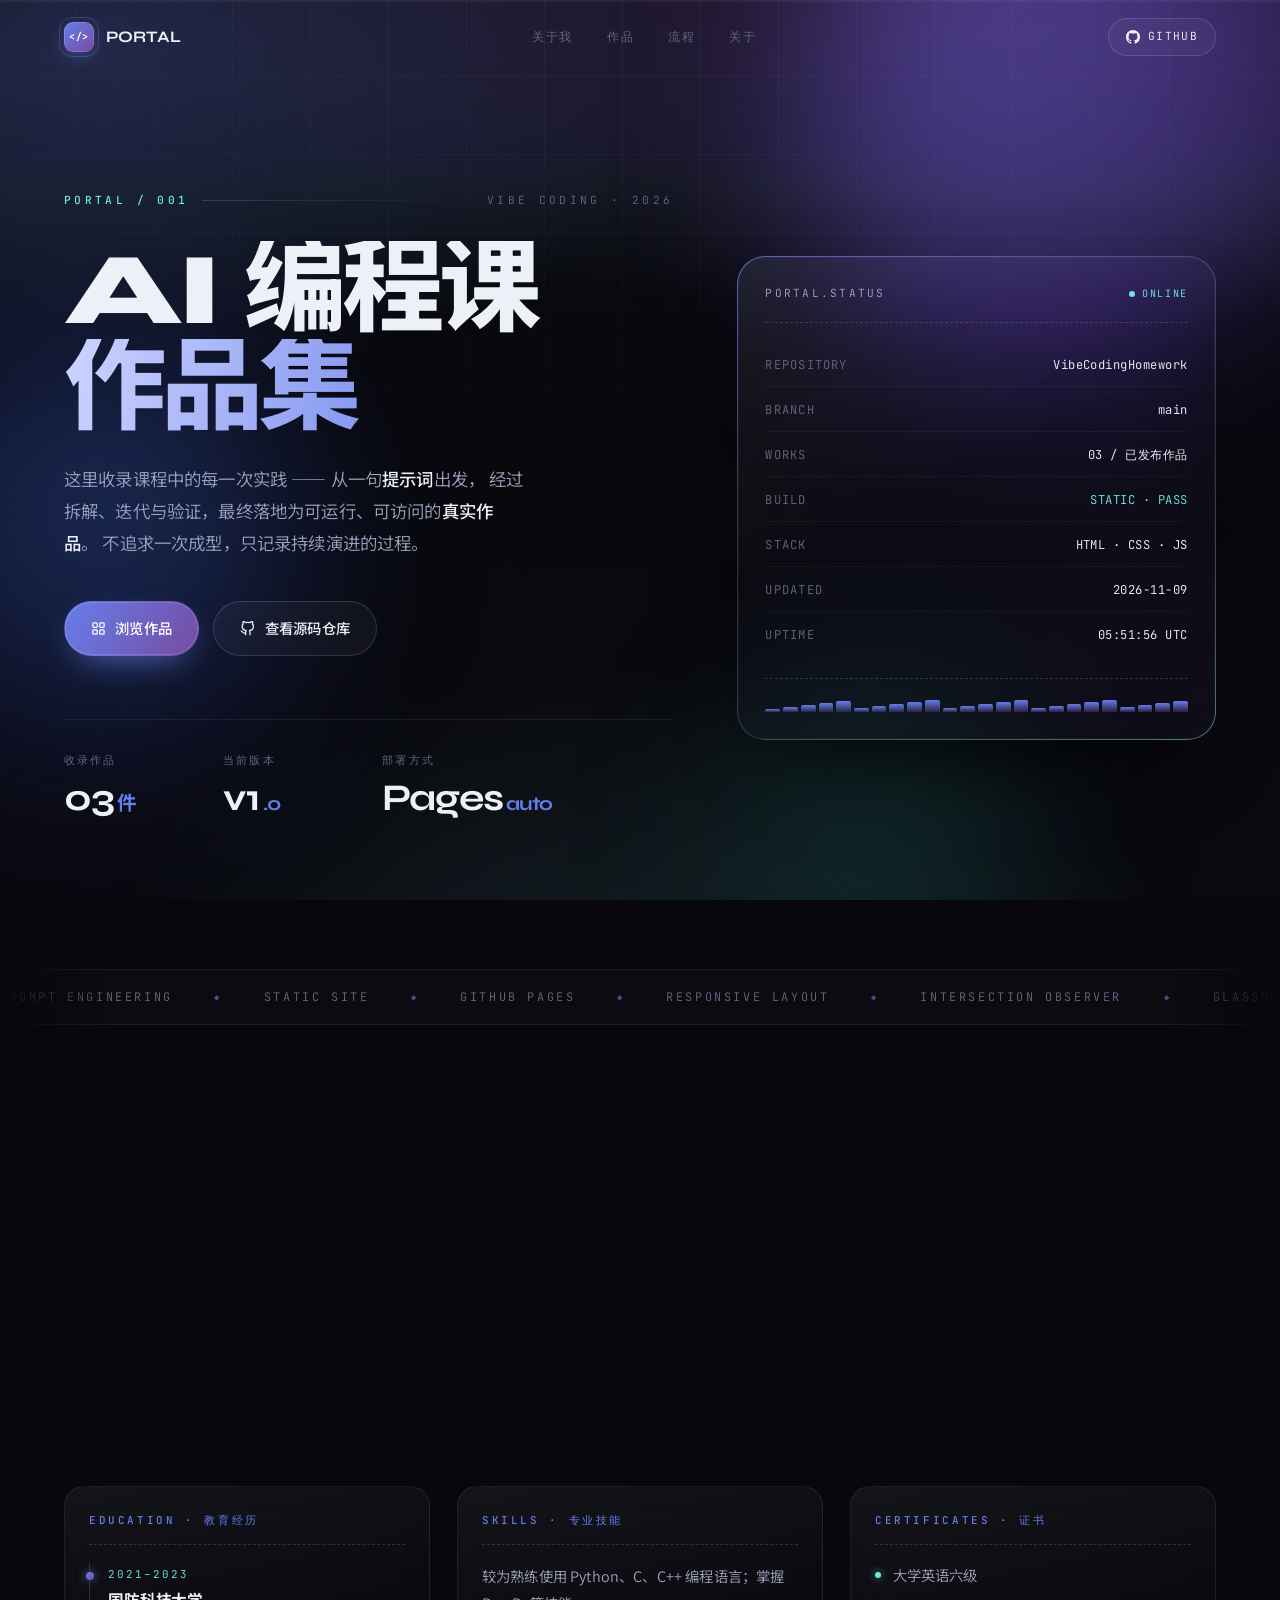
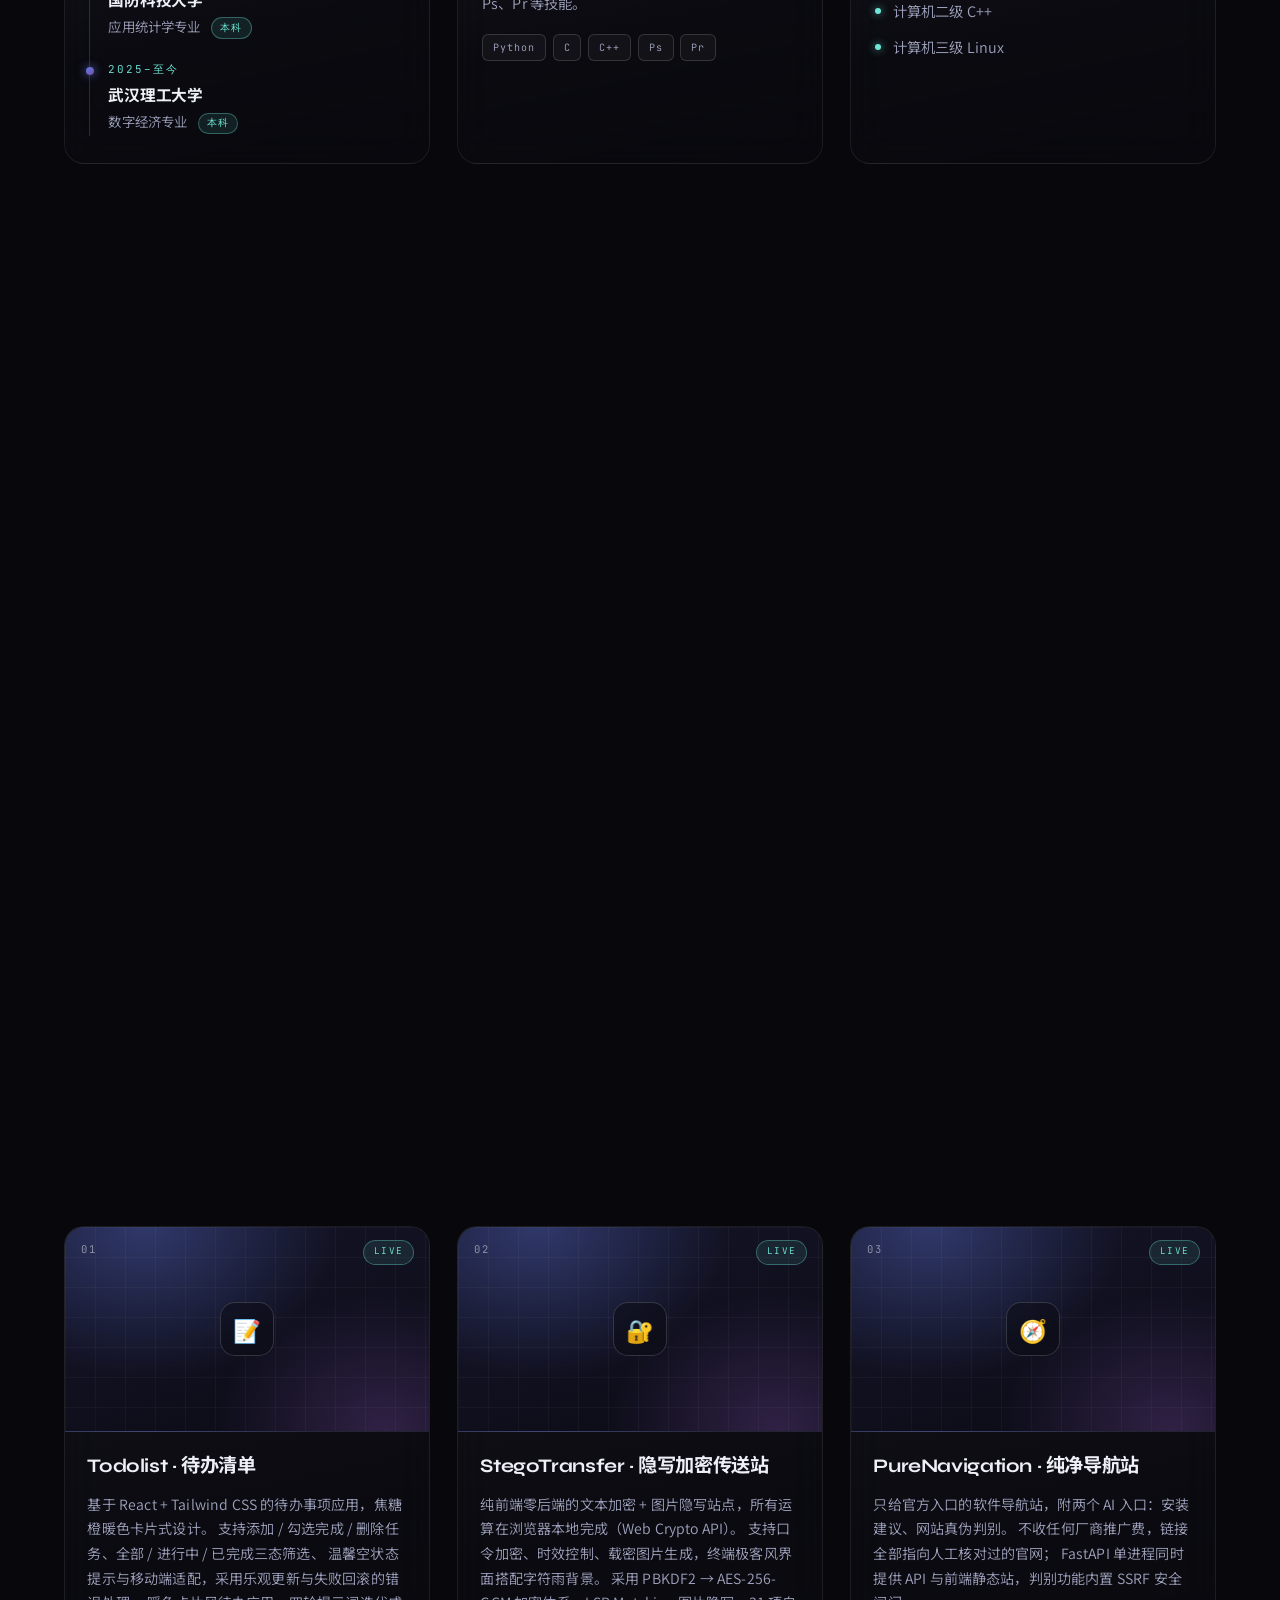
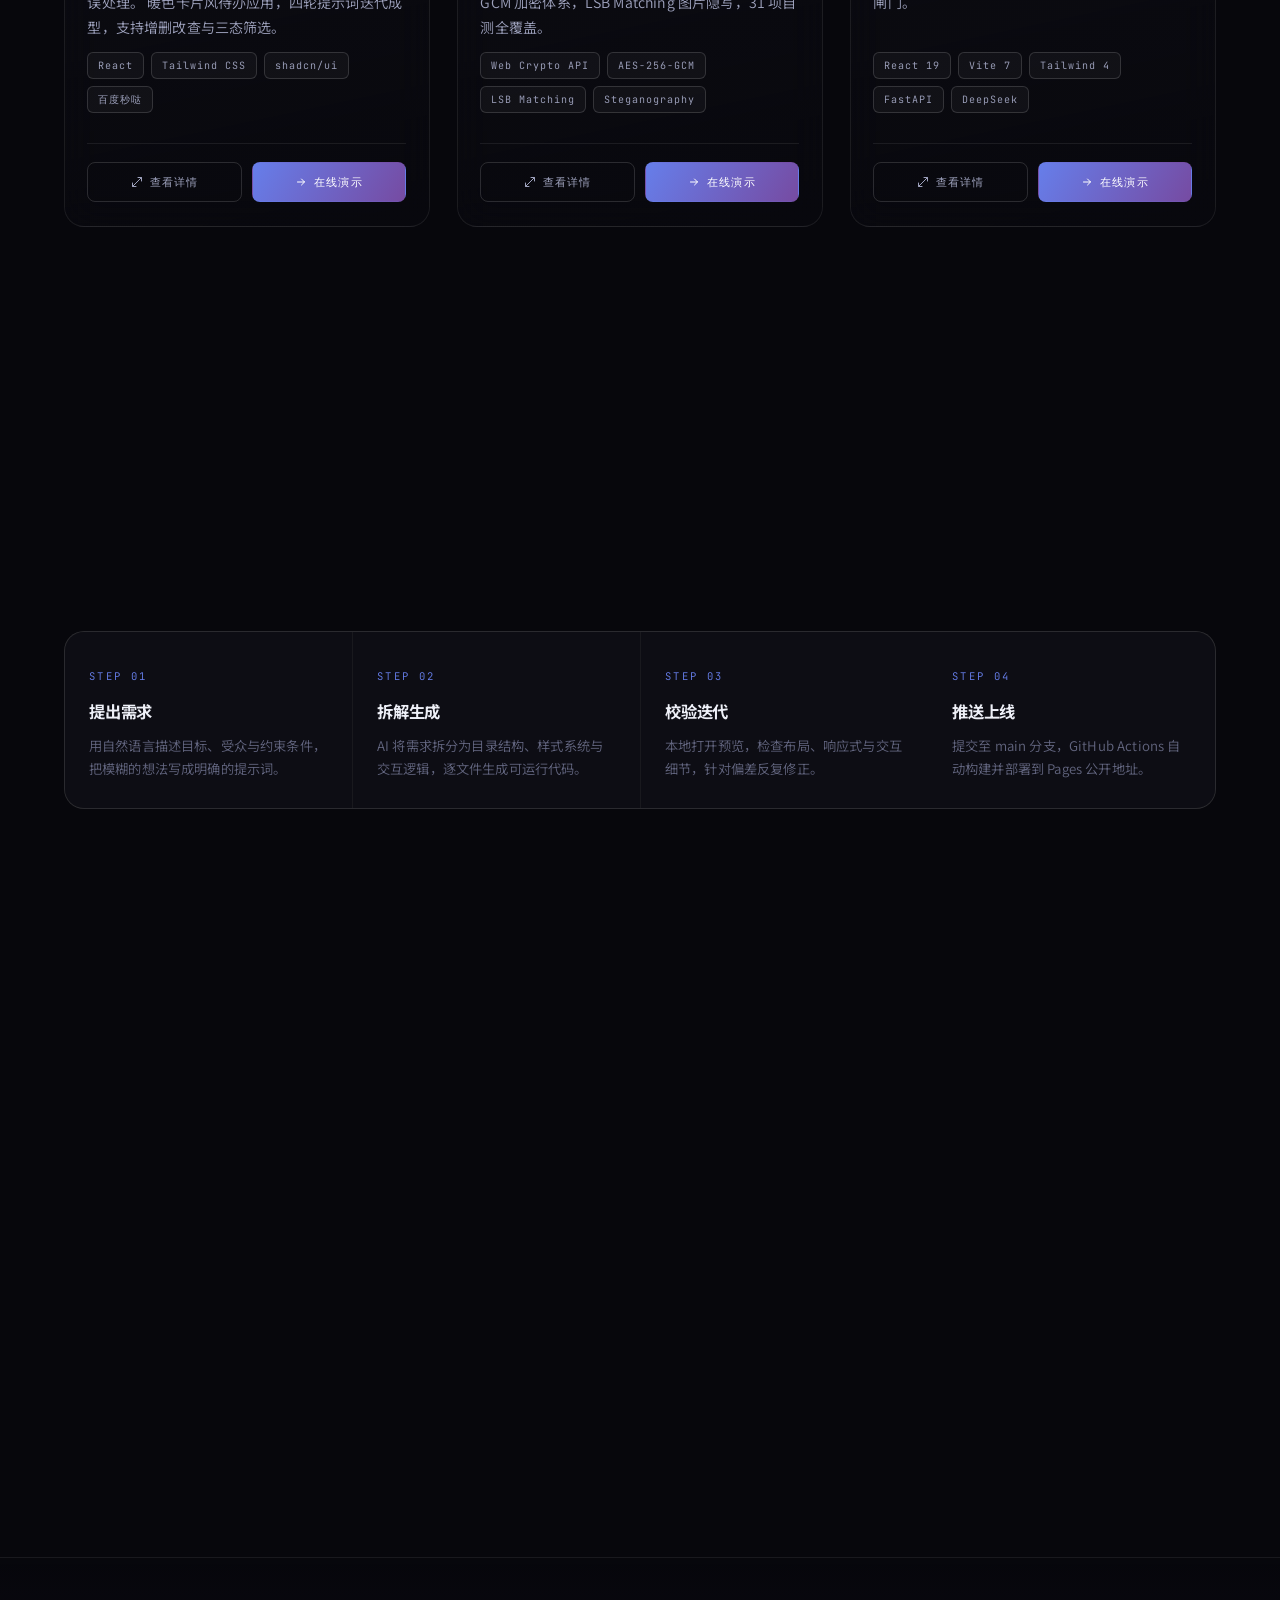
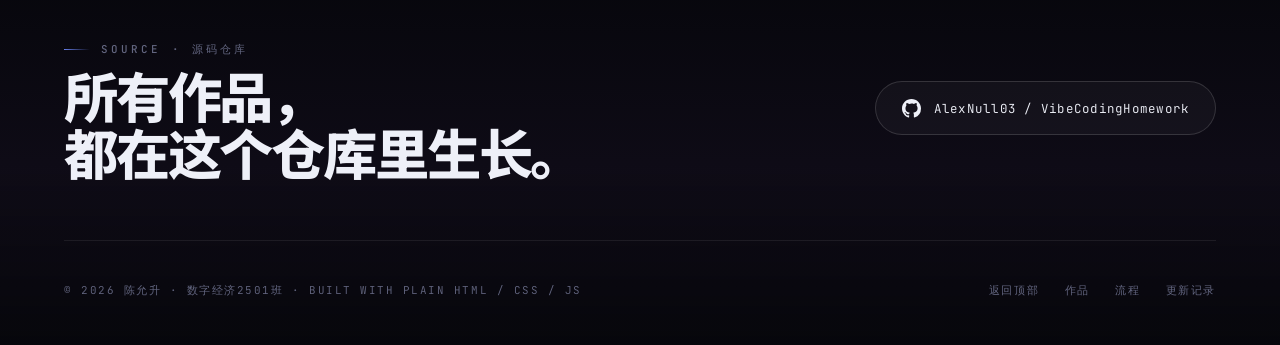
==== portal/index.html @ 58a6f945 "feat(portal): 个人简介前移至作品前并新增证书佐证画廊" ====
<!DOCTYPE html>
<html lang="zh-CN">
<head>
<meta charset="UTF-8">
<meta name="viewport" content="width=device-width, initial-scale=1, viewport-fit=cover">
<meta name="theme-color" content="#07070c">
<title>AI 编程课作品集 · Portal</title>
<meta name="description" content="AI 编程课作业作品展示门户 —— 记录每一次从提示词到成品的创作过程。">
<meta name="author" content="陈允升 · 数字经济2501班">

<!-- Open Graph -->
<meta property="og:type" content="website">
<meta property="og:title" content="AI 编程课作品集 · Portal">
<meta property="og:description" content="深色科技风作品展示门户，记录每一次从提示词到成品的创作过程。">
<meta property="og:locale" content="zh_CN">

<!-- Favicon（内联 SVG，无外部依赖） -->
<link rel="icon" href="data:image/svg+xml,%3Csvg xmlns='http://www.w3.org/2000/svg' viewBox='0 0 32 32'%3E%3Cdefs%3E%3ClinearGradient id='g' x1='0' y1='0' x2='1' y2='1'%3E%3Cstop offset='0' stop-color='%23667eea'/%3E%3Cstop offset='1' stop-color='%23764ba2'/%3E%3C/linearGradient%3E%3C/defs%3E%3Crect width='32' height='32' rx='8' fill='url(%23g)'/%3E%3Cpath d='M11 11l-4 5 4 5M21 11l4 5-4 5' stroke='%23fff' stroke-width='2.2' fill='none' stroke-linecap='round' stroke-linejoin='round'/%3E%3C/svg%3E">

<!-- Fonts: Syne（展示） / Noto Sans SC（正文） / JetBrains Mono（技术标签） -->
<link rel="preconnect" href="https://fonts.googleapis.com">
<link rel="preconnect" href="https://fonts.gstatic.com" crossorigin>
<link href="https://fonts.googleapis.com/css2?family=Syne:wght@600;700;800&family=Noto+Sans+SC:wght@300;400;500;700&family=JetBrains+Mono:wght@400;500;700&display=swap" rel="stylesheet">

<link rel="stylesheet" href="css/style.css">
</head>

<body>

<!-- ══ 环境背景层 ══════════════════════════════════════════════ -->
<div class="bg" aria-hidden="true">
  <div class="bg__wash"></div>
  <div class="bg__orb bg__orb--a" data-parallax="0.045"></div>
  <div class="bg__orb bg__orb--b" data-parallax="-0.03"></div>
  <div class="bg__orb bg__orb--c" data-parallax="0.02"></div>
  <div class="bg__grid"></div>
  <div class="bg__scan"></div>
  <div class="bg__grain"></div>
  <div class="bg__spot"></div>
</div>

<!-- 滚动进度条 -->
<div class="scrollbar" aria-hidden="true"><i></i></div>

<div class="shell">

  <!-- ══ 导航 ════════════════════════════════════════════════ -->
  <header class="nav">
    <div class="wrap nav__in">
      <a class="brand" href="#top" aria-label="返回顶部">
        <span class="brand__mark"><span>&lt;/&gt;</span></span>
        <span class="txt">PORTAL</span>
      </a>

      <nav class="nav__links" aria-label="主导航">
        <a class="nav__link" href="#profile">关于我</a>
        <a class="nav__link" href="#works">作品</a>
        <a class="nav__link" href="#pipeline">流程</a>
        <a class="nav__link" href="#about">关于</a>
      </nav>

      <a class="nav__cta" href="https://github.com/AlexNull03/VibeCodingHomework" target="_blank" rel="noopener noreferrer">
        <svg viewBox="0 0 16 16" fill="currentColor" aria-hidden="true">
          <path d="M8 0C3.58 0 0 3.58 0 8c0 3.54 2.29 6.53 5.47 7.59.4.07.55-.17.55-.38 0-.19-.01-.82-.01-1.49-2.01.37-2.53-.49-2.69-.94-.09-.23-.48-.94-.82-1.13-.28-.15-.68-.52-.01-.53.63-.01 1.08.58 1.23.82.72 1.21 1.87.87 2.33.66.07-.52.28-.87.51-1.07-1.78-.2-3.64-.89-3.64-3.95 0-.87.31-1.59.82-2.15-.08-.2-.36-1.02.08-2.12 0 0 .67-.21 2.2.82a7.4 7.4 0 0 1 2-.27c.68 0 1.36.09 2 .27 1.53-1.04 2.2-.82 2.2-.82.44 1.1.16 1.92.08 2.12.51.56.82 1.27.82 2.15 0 3.07-1.87 3.75-3.65 3.95.29.25.54.73.54 1.48 0 1.07-.01 1.93-.01 2.2 0 .21.15.46.55.38A8.01 8.01 0 0 0 16 8c0-4.42-3.58-8-8-8Z"/>
        </svg>
        GitHub
      </a>
    </div>
  </header>

  <main id="top">

    <!-- ══ HERO ══════════════════════════════════════════════ -->
    <section class="hero">
      <div class="wrap hero__in">

        <div class="hero__lead">
          <p class="hero__idx">
            <b>PORTAL / 001</b>
            <span class="rule"></span>
            <span>VIBE CODING · 2026</span>
          </p>

          <h1 class="hero__title">
            <span class="ln"><i>AI 编程课</i></span>
            <span class="ln"><i class="grad-text">作品集</i></span>
          </h1>

          <p class="hero__sub">
            这里收录课程中的每一次实践 —— 从一句<strong>提示词</strong>出发，
            经过拆解、迭代与验证，最终落地为可运行、可访问的<strong>真实作品</strong>。
            不追求一次成型，只记录持续演进的过程。
          </p>

          <div class="hero__acts">
            <a class="btn btn--fill" href="#works">
              <svg viewBox="0 0 24 24" fill="none" stroke="currentColor" stroke-width="2" stroke-linecap="round" stroke-linejoin="round" aria-hidden="true">
                <rect x="3" y="3" width="7" height="7" rx="1.5"/><rect x="14" y="3" width="7" height="7" rx="1.5"/>
                <rect x="3" y="14" width="7" height="7" rx="1.5"/><rect x="14" y="14" width="7" height="7" rx="1.5"/>
              </svg>
              浏览作品
            </a>
            <a class="btn btn--ghost" href="https://github.com/AlexNull03/VibeCodingHomework" target="_blank" rel="noopener noreferrer">
              <svg viewBox="0 0 24 24" fill="none" stroke="currentColor" stroke-width="2" stroke-linecap="round" stroke-linejoin="round" aria-hidden="true">
                <path d="M9 19c-5 1.5-5-2.5-7-3m14 6v-3.87a3.37 3.37 0 0 0-.94-2.61c3.14-.35 6.44-1.54 6.44-7A5.44 5.44 0 0 0 20 4.77 5.07 5.07 0 0 0 19.91 1S18.73.65 16 2.48a13.38 13.38 0 0 0-7 0C6.27.65 5.09 1 5.09 1A5.07 5.07 0 0 0 5 4.77a5.44 5.44 0 0 0-1.5 3.78c0 5.42 3.3 6.61 6.44 7A3.37 3.37 0 0 0 9 18.13V22"/>
              </svg>
              查看源码仓库
            </a>
          </div>

          <dl class="hero__rail">
            <div class="stat">
              <dt class="stat__k">收录作品</dt>
              <dd class="stat__n"><span data-count>00</span><em>件</em></dd>
            </div>
            <div class="stat">
              <dt class="stat__k">当前版本</dt>
              <dd class="stat__n">v1<em>.0</em></dd>
            </div>
            <div class="stat">
              <dt class="stat__k">部署方式</dt>
              <dd class="stat__n">Pages<em>auto</em></dd>
            </div>
          </dl>
        </div>

        <!-- 右侧：状态面板 -->
        <aside class="panel" aria-label="门户运行状态">
          <div class="panel__bar">
            <span class="panel__name">PORTAL.STATUS</span>
            <span class="live"><i class="live__dot"></i>Online</span>
          </div>

          <dl class="rows">
            <div class="row">
              <dt>REPOSITORY</dt>
              <dd>VibeCodingHomework</dd>
            </div>
            <div class="row">
              <dt>BRANCH</dt>
              <dd>main</dd>
            </div>
            <div class="row">
              <dt>WORKS</dt>
              <dd><span data-count>00</span> / <span data-count-label>待发布作品</span></dd>
            </div>
            <div class="row">
              <dt>BUILD</dt>
              <dd><span class="ok">STATIC · PASS</span></dd>
            </div>
            <div class="row">
              <dt>STACK</dt>
              <dd>HTML · CSS · JS</dd>
            </div>
            <div class="row">
              <dt>UPDATED</dt>
              <dd data-updated="2026-11-09">2026-11-09</dd>
            </div>
            <div class="row">
              <dt>UPTIME</dt>
              <dd><span data-clock>--:--:-- UTC</span></dd>
            </div>
          </dl>

          <div class="wave" aria-hidden="true">
            <i></i><i></i><i></i><i></i><i></i><i></i><i></i><i></i>
            <i></i><i></i><i></i><i></i><i></i><i></i><i></i><i></i>
            <i></i><i></i><i></i><i></i><i></i><i></i><i></i><i></i>
          </div>
        </aside>

      </div>
    </section>

    <!-- ══ 跑马灯 ════════════════════════════════════════════ -->
    <div class="ticker" aria-hidden="true">
      <div class="ticker__track">
        <div class="ticker__set">
          <span>Prompt Engineering</span>
          <span>Static Site</span>
          <span>GitHub Pages</span>
          <span>Responsive Layout</span>
          <span>Intersection Observer</span>
          <span>Glassmorphism</span>
          <span>Vanilla JavaScript</span>
          <span>Design System</span>
        </div>
      </div>
    </div>

    <!-- ══ 作品展示 ══════════════════════════════════════════ -->
    <!-- ══ 关于我 / 个人经历 ══════════════════════════════════ -->
    <section class="sec" id="profile">
      <div class="wrap">

        <div class="sec__head rv rv--mask">
          <div>
            <p class="eyebrow">Profile · 关于我</p>
            <h2 class="sec__t">代码之外，<br>是一条持续生长的<span class="grad-text">个人轨迹</span></h2>
            <p class="sec__d">教育经历、专业技能、证书、获奖记录与兴趣爱好，逐条如实陈列。</p>
          </div>
          <p class="sec__no">陈允升 · RESUME</p>
        </div>

        <div class="profile__grid" data-stagger>

          <!-- 教育经历 -->
          <article class="bio rv">
            <p class="bio__label">Education · 教育经历</p>
            <ol class="tl">
              <li class="tl__item">
                <span class="tl__when">2021–2023</span>
                <p class="tl__t">国防科技大学</p>
                <p class="tl__d">应用统计学专业 <span class="bio__badge">本科</span></p>
              </li>
              <li class="tl__item">
                <span class="tl__when">2025–至今</span>
                <p class="tl__t">武汉理工大学</p>
                <p class="tl__d">数字经济专业 <span class="bio__badge">本科</span></p>
              </li>
            </ol>
          </article>

          <!-- 专业技能 -->
          <article class="bio rv">
            <p class="bio__label">Skills · 专业技能</p>
            <p class="bio__txt">较为熟练使用 Python、C、C++ 编程语言；掌握 Ps、Pr 等技能。</p>
            <div class="tags">
              <span class="tag">Python</span>
              <span class="tag">C</span>
              <span class="tag">C++</span>
              <span class="tag">Ps</span>
              <span class="tag">Pr</span>
            </div>
          </article>

          <!-- 证书 -->
          <article class="bio rv">
            <p class="bio__label">Certificates · 证书</p>
            <ul class="bio__list">
              <li>大学英语六级</li>
              <li>计算机二级 C++</li>
              <li>计算机三级 Linux</li>
            </ul>
          </article>

          <!-- 获奖 -->
          <article class="bio rv">
            <p class="bio__label">Awards · 获奖</p>
            <ol class="tl">
              <li class="tl__item">
                <span class="tl__when">2023</span>
                <p class="tl__t">华为杯中国研究生网络安全大赛</p>
                <p class="tl__d">揭榜挑战赛 · 国赛一等奖</p>
              </li>
              <li class="tl__item">
                <span class="tl__when">2026</span>
                <p class="tl__t">中国高校计算机大赛网络技术赛</p>
                <p class="tl__d">A-ST 赛道 · 华中赛区三等奖</p>
              </li>
            </ol>
          </article>

          <!-- 兴趣爱好 -->
          <article class="bio rv">
            <p class="bio__label">Interests · 兴趣爱好</p>
            <p class="bio__txt">旅行、摄影、羽毛球。</p>
            <div class="tags">
              <span class="tag">旅行</span>
              <span class="tag">摄影</span>
              <span class="tag">羽毛球</span>
            </div>
          </article>

        </div>

        <!-- 佐证材料 -->
        <div class="certs rv">
          <p class="eyebrow">Evidence · 佐证材料</p>
          <div class="certs__grid" data-stagger>
            <figure class="cert rv">
              <img src="assets/certs/cert-huawei-2023.jpeg" alt="华为杯第二届中国研究生网络安全创新大赛 揭榜挑战赛一等奖" loading="lazy">
              <figcaption>华为杯·揭榜挑战赛 一等奖（2023）</figcaption>
            </figure>
            <figure class="cert rv">
              <img src="assets/certs/cert-ncre2-cpp.jpeg" alt="全国计算机等级考试二级 C++ 合格证书" loading="lazy">
              <figcaption>计算机二级 C++（2023）</figcaption>
            </figure>
            <figure class="cert rv">
              <img src="assets/certs/cert-ncre3-linux.jpeg" alt="全国计算机等级考试三级 Linux 合格证书" loading="lazy">
              <figcaption>计算机三级 Linux（2026）</figcaption>
            </figure>
            <figure class="cert rv">
              <img src="assets/certs/cert-cccc-2026.jpeg" alt="2026 中国高校计算机大赛网络技术挑战赛 华中赛区三等奖" loading="lazy">
              <figcaption>计算机大赛·华中赛区 三等奖（2026）</figcaption>
            </figure>
          </div>
        </div>

      </div>
    </section>

    <section class="sec" id="works">
      <div class="wrap">

        <div class="sec__head rv rv--mask">
          <div>
            <p class="eyebrow">Selected Works · 作品陈列</p>
            <h2 class="sec__t">每一件作品，<br>都是一次完整的<span class="grad-text">推理落地</span></h2>
            <p class="sec__d">按课程进度顺序陈列。卡片内含项目说明、技术栈标签、源码与在线演示入口。</p>
          </div>
          <p class="sec__no">[ <span data-count>00</span> ]</p>
        </div>

        <!-- 作品卡片网格：作品添加后由 main.js 自动显示 -->
        <div class="grid" id="works-grid" data-stagger hidden>

          <!-- ══════════════════════════════════════════════════════════
               作品卡片模板 · CARD TEMPLATE
               添加新作品时，复制下面整段 <article> 到 #works-grid 内即可。
               计数、空状态切换、错峰淡入动画均由 js/main.js 自动处理。
               字段说明：
                 .card__no       序号，如 01 / 02
                 .card__status   状态标签，如 LIVE / WIP / ARCHIVED
                 .card__glyph    项目图标（emoji 或替换为 <img>）
                 .card__title    项目名称
                 .card__desc     一句话简介
                 .tag            技术栈标签，可增减
                 .mini           左：查看详情（源码/文档） 右：在线演示
               ══════════════════════════════════════════════════════════

          <article class="card rv">
            <div class="card__thumb">
              <span class="card__no">01</span>
              <span class="card__status">LIVE</span>
              <span class="card__glyph">🛰</span>
            </div>
            <div class="card__body">
              <h3 class="card__title">项目名称</h3>
              <p class="card__desc">用一句话说明这个作品解决了什么问题，以及它最值得被记住的那个细节。</p>
              <div class="tags">
                <span class="tag">HTML5</span>
                <span class="tag">CSS3</span>
                <span class="tag">JavaScript</span>
              </div>
              <div class="card__acts">
                <a class="mini" href="#" target="_blank" rel="noopener noreferrer">
                  <svg viewBox="0 0 24 24" fill="none" stroke="currentColor" stroke-width="2" stroke-linecap="round" stroke-linejoin="round"><path d="M14 3h7v7"/><path d="M10 21H3v-7"/><path d="M21 3l-9 9"/><path d="M3 21l9-9"/></svg>
                  查看详情
                </a>
                <a class="mini mini--solid" href="#" target="_blank" rel="noopener noreferrer">
                  <svg viewBox="0 0 24 24" fill="none" stroke="currentColor" stroke-width="2" stroke-linecap="round" stroke-linejoin="round"><path d="M5 12h14"/><path d="M13 6l6 6-6 6"/></svg>
                  在线演示
                </a>
              </div>
            </div>
          </article>

          ══════════════════════════════════════════════════════════ -->

          <!-- 作品 01 · Todolist 待办清单 -->
          <article class="card rv">
            <div class="card__thumb">
              <span class="card__no">01</span>
              <span class="card__status">LIVE</span>
              <span class="card__glyph">📝</span>
            </div>
            <div class="card__body">
              <h3 class="card__title">Todolist · 待办清单</h3>
              <p class="card__desc">
                基于 React + Tailwind CSS 的待办事项应用，焦糖橙暖色卡片式设计。
                支持添加 / 勾选完成 / 删除任务、全部 / 进行中 / 已完成三态筛选、
                温馨空状态提示与移动端适配，采用乐观更新与失败回滚的错误处理。
                暖色卡片风待办应用，四轮提示词迭代成型，支持增删改查与三态筛选。
              </p>
              <div class="tags">
                <span class="tag">React</span>
                <span class="tag">Tailwind CSS</span>
                <span class="tag">shadcn/ui</span>
                <span class="tag">百度秒哒</span>
              </div>
              <div class="card__acts">
                <a class="mini" href="https://github.com/AlexNull03/VibeCodingHomework/blob/main/Todolist/introduce.md" target="_blank" rel="noopener noreferrer">
                  <svg viewBox="0 0 24 24" fill="none" stroke="currentColor" stroke-width="2" stroke-linecap="round" stroke-linejoin="round"><path d="M14 3h7v7"/><path d="M10 21H3v-7"/><path d="M21 3l-9 9"/><path d="M3 21l9-9"/></svg>
                  查看详情
                </a>
                <a class="mini mini--solid" href="https://app-ee2c6ujdy9z5.miaoda.online" target="_blank" rel="noopener noreferrer">
                  <svg viewBox="0 0 24 24" fill="none" stroke="currentColor" stroke-width="2" stroke-linecap="round" stroke-linejoin="round"><path d="M5 12h14"/><path d="M13 6l6 6-6 6"/></svg>
                  在线演示
                </a>
              </div>
            </div>
          </article>

          <!-- 作品 02 · StegoTransfer 隐写加密传送站 -->
          <article class="card rv">
            <div class="card__thumb">
              <span class="card__no">02</span>
              <span class="card__status">LIVE</span>
              <span class="card__glyph">🔐</span>
            </div>
            <div class="card__body">
              <h3 class="card__title">StegoTransfer · 隐写加密传送站</h3>
              <p class="card__desc">
                纯前端零后端的文本加密 + 图片隐写站点，所有运算在浏览器本地完成（Web Crypto API）。
                支持口令加密、时效控制、载密图片生成，终端极客风界面搭配字符雨背景。
                采用 PBKDF2 → AES-256-GCM 加密体系，LSB Matching 图片隐写，31 项自测全覆盖。
              </p>
              <div class="tags">
                <span class="tag">Web Crypto API</span>
                <span class="tag">AES-256-GCM</span>
                <span class="tag">LSB Matching</span>
                <span class="tag">Steganography</span>
              </div>
              <div class="card__acts">
                <a class="mini" href="./StegoTransfer" target="_blank" rel="noopener noreferrer">
                  <svg viewBox="0 0 24 24" fill="none" stroke="currentColor" stroke-width="2" stroke-linecap="round" stroke-linejoin="round"><path d="M14 3h7v7"/><path d="M10 21H3v-7"/><path d="M21 3l-9 9"/><path d="M3 21l9-9"/></svg>
                  查看详情
                </a>
                <a class="mini mini--solid" href="https://www.alexcn.work/Work2/Qoder/" target="_blank" rel="noopener noreferrer">
                  <svg viewBox="0 0 24 24" fill="none" stroke="currentColor" stroke-width="2" stroke-linecap="round" stroke-linejoin="round"><path d="M5 12h14"/><path d="M13 6l6 6-6 6"/></svg>
                  在线演示
                </a>
              </div>
            </div>
          </article>

          <!-- 作品 03 · PureNavigation 纯净导航站 -->
          <article class="card rv">
            <div class="card__thumb">
              <span class="card__no">03</span>
              <span class="card__status">LIVE</span>
              <span class="card__glyph">🧭</span>
            </div>
            <div class="card__body">
              <h3 class="card__title">PureNavigation · 纯净导航站</h3>
              <p class="card__desc">
                只给官方入口的软件导航站，附两个 AI 入口：安装建议、网站真伪判别。
                不收任何厂商推广费，链接全部指向人工核对过的官网；
                FastAPI 单进程同时提供 API 与前端静态站，判别功能内置 SSRF 安全闸门。
              </p>
              <div class="tags">
                <span class="tag">React 19</span>
                <span class="tag">Vite 7</span>
                <span class="tag">Tailwind 4</span>
                <span class="tag">FastAPI</span>
                <span class="tag">DeepSeek</span>
              </div>
              <div class="card__acts">
                <a class="mini" href="https://github.com/AlexNull03/PureNavigation" target="_blank" rel="noopener noreferrer">
                  <svg viewBox="0 0 24 24" fill="none" stroke="currentColor" stroke-width="2" stroke-linecap="round" stroke-linejoin="round"><path d="M14 3h7v7"/><path d="M10 21H3v-7"/><path d="M21 3l-9 9"/><path d="M3 21l9-9"/></svg>
                  查看详情
                </a>
                <a class="mini mini--solid" href="https://www.alexcn.work/PureNavigation/main/" target="_blank" rel="noopener noreferrer">
                  <svg viewBox="0 0 24 24" fill="none" stroke="currentColor" stroke-width="2" stroke-linecap="round" stroke-linejoin="round"><path d="M5 12h14"/><path d="M13 6l6 6-6 6"/></svg>
                  在线演示
                </a>
              </div>
            </div>
          </article>

        </div>

        <!-- 空状态：当 #works-grid 内没有 .card 时自动展示 -->
        <div class="empty rv" id="empty-state">
          <span class="empty__cnr empty__cnr--tl"></span>
          <span class="empty__cnr empty__cnr--tr"></span>
          <span class="empty__cnr empty__cnr--bl"></span>
          <span class="empty__cnr empty__cnr--br"></span>

          <div class="empty__orb" aria-hidden="true"><span class="empty__core"></span></div>

          <h3 class="empty__t">作品即将上线，敬请期待</h3>
          <p class="empty__d">
            陈列架已经搭好，灯光也已就位。第一件作品正在从提示词走向成品，
            完成后会立即出现在这个位置。
          </p>
          <p class="empty__meta"><b>●</b> STATUS · WAITING FOR FIRST DROP</p>
        </div>

      </div>
    </section>

    <!-- ══ 创作流程 ══════════════════════════════════════════ -->
    <section class="sec" id="pipeline">
      <div class="wrap">

        <div class="sec__head rv rv--mask">
          <div>
            <p class="eyebrow">Workflow · 创作流程</p>
            <h2 class="sec__t">从一句话，<br>到一个可访问的<span class="grad-text">线上地址</span></h2>
          </div>
          <p class="sec__no">04 STEPS</p>
        </div>

        <div class="pipe rv" data-stagger>
          <div class="pipe__cell rv">
            <p class="pipe__n">STEP 01</p>
            <h3 class="pipe__t">提出需求</h3>
            <p class="pipe__d">用自然语言描述目标、受众与约束条件，把模糊的想法写成明确的提示词。</p>
          </div>
          <div class="pipe__cell rv">
            <p class="pipe__n">STEP 02</p>
            <h3 class="pipe__t">拆解生成</h3>
            <p class="pipe__d">AI 将需求拆分为目录结构、样式系统与交互逻辑，逐文件生成可运行代码。</p>
          </div>
          <div class="pipe__cell rv">
            <p class="pipe__n">STEP 03</p>
            <h3 class="pipe__t">校验迭代</h3>
            <p class="pipe__d">本地打开预览，检查布局、响应式与交互细节，针对偏差反复修正。</p>
          </div>
          <div class="pipe__cell rv">
            <p class="pipe__n">STEP 04</p>
            <h3 class="pipe__t">推送上线</h3>
            <p class="pipe__d">提交至 main 分支，GitHub Actions 自动构建并部署到 Pages 公开地址。</p>
          </div>
        </div>

      </div>
    </section>

    <!-- ══ 关于 ══════════════════════════════════════════════ -->
    <section class="sec" id="about">
      <div class="wrap">
        <div class="sec__head rv rv--mask">
          <div>
            <p class="eyebrow">About · 关于本站</p>
            <h2 class="sec__t">一个纯粹的<span class="grad-text">静态门户</span></h2>
            <p class="sec__d">
              不使用任何框架与构建工具，仅由 HTML、CSS 与原生 JavaScript 构成，
              推送即可通过 GitHub Pages 直接访问。所有更新记录都保存在仓库的
              <code>progress.md</code> 中，可追溯每一次改动的动机与细节。
            </p>
            <p class="sec__d" style="margin-top:1.25rem;">
              本站由 <strong class="grad-text">陈允升</strong>（数字经济2501班）于 AI 编程课中创作与维护。
            </p>
          </div>
          <p class="sec__no">NO BUILD · NO DEPS</p>
        </div>
      </div>
    </section>

  </main>

  <!-- ══ 页脚 ════════════════════════════════════════════════ -->
  <footer class="foot">
    <div class="wrap">

      <div class="foot__top rv">
        <div>
          <p class="eyebrow">Source · 源码仓库</p>
          <h2 class="foot__t">所有作品，<br>都在这个仓库里生长。</h2>
        </div>
        <a class="gh" href="https://github.com/AlexNull03/VibeCodingHomework" target="_blank" rel="noopener noreferrer">
          <svg viewBox="0 0 16 16" fill="currentColor" aria-hidden="true">
            <path d="M8 0C3.58 0 0 3.58 0 8c0 3.54 2.29 6.53 5.47 7.59.4.07.55-.17.55-.38 0-.19-.01-.82-.01-1.49-2.01.37-2.53-.49-2.69-.94-.09-.23-.48-.94-.82-1.13-.28-.15-.68-.52-.01-.53.63-.01 1.08.58 1.23.82.72 1.21 1.87.87 2.33.66.07-.52.28-.87.51-1.07-1.78-.2-3.64-.89-3.64-3.95 0-.87.31-1.59.82-2.15-.08-.2-.36-1.02.08-2.12 0 0 .67-.21 2.2.82a7.4 7.4 0 0 1 2-.27c.68 0 1.36.09 2 .27 1.53-1.04 2.2-.82 2.2-.82.44 1.1.16 1.92.08 2.12.51.56.82 1.27.82 2.15 0 3.07-1.87 3.75-3.65 3.95.29.25.54.73.54 1.48 0 1.07-.01 1.93-.01 2.2 0 .21.15.46.55.38A8.01 8.01 0 0 0 16 8c0-4.42-3.58-8-8-8Z"/>
          </svg>
          AlexNull03 / VibeCodingHomework
        </a>
      </div>

      <div class="foot__bot">
        <p>© <span data-year>2026</span> 陈允升 · 数字经济2501班 · Built with plain HTML / CSS / JS</p>
        <nav aria-label="页脚导航">
          <a href="#top">返回顶部</a>
          <a href="#works">作品</a>
          <a href="#pipeline">流程</a>
          <a href="progress.md" target="_blank" rel="noopener noreferrer">更新记录</a>
        </nav>
      </div>

    </div>
  </footer>

</div><!-- /.shell -->

<script src="js/main.js" defer></script>
</body>
</html>
---- portal/css/style.css ----
/* ══════════════════════════════════════════════════════════════
   PORTAL — AI 编程课作品集
   Aesthetic: deep-space observatory × techno-luxury
   Palette : #07070c void → #1a1a2e raise, accent 667eea → 764ba2
   ══════════════════════════════════════════════════════════════ */

/* ── 1. Design Tokens ───────────────────────────────────────── */
:root {
  /* surfaces */
  --void:      #07070c;
  --deep:      #0a0a0f;
  --mid:       #10101c;
  --raise:     #1a1a2e;

  /* accents */
  --acc-1:     #667eea;
  --acc-2:     #764ba2;
  --acc-mint:  #6ee7d7;
  --acc-ember: #f2a65a;

  /* type colors */
  --tx-hi:  #eef0f8;
  --tx-md:  #9ea2bd;
  --tx-lo:  #62657f;

  /* hairlines */
  --line:    rgba(255, 255, 255, .075);
  --line-2:  rgba(255, 255, 255, .14);

  /* glass */
  --glass:   rgba(255, 255, 255, .035);
  --glass-2: rgba(255, 255, 255, .065);

  /* families */
  --f-display: 'Syne', 'Noto Sans SC', system-ui, sans-serif;
  --f-body:    'Noto Sans SC', 'Inter', system-ui, sans-serif;
  --f-mono:    'JetBrains Mono', ui-monospace, SFMono-Regular, monospace;

  /* metrics */
  --gut:  clamp(1.25rem, 5vw, 4.5rem);
  --maxw: 1320px;
  --r-xs: 8px;
  --r-sm: 12px;
  --r-md: 20px;
  --r-lg: 28px;

  --ease:    cubic-bezier(.16, 1, .3, 1);
  --ease-io: cubic-bezier(.65, 0, .35, 1);
}

/* ── 2. Reset ───────────────────────────────────────────────── */
*, *::before, *::after { box-sizing: border-box; }

html {
  -webkit-text-size-adjust: 100%;
  scroll-behavior: smooth;
}

body {
  margin: 0;
  min-height: 100vh;
  background: var(--void);
  color: var(--tx-md);
  font-family: var(--f-body);
  font-size: 16px;
  line-height: 1.7;
  font-weight: 350;
  letter-spacing: .01em;
  -webkit-font-smoothing: antialiased;
  -moz-osx-font-smoothing: grayscale;
  overflow-x: hidden;
}

img, svg { display: block; max-width: 100%; }
a { color: inherit; text-decoration: none; }
button { font: inherit; color: inherit; }
dl, dd { margin: 0; }

/* `.grid` / `.empty` 等设置了 display，需显式覆盖 UA 的 [hidden] */
[hidden] { display: none !important; }

code {
  padding: .1em .42em;
  border-radius: 5px;
  border: 1px solid var(--line-2);
  background: rgba(102, 126, 234, .12);
  font-family: var(--f-mono);
  font-size: .84em;
  letter-spacing: .02em;
  color: #c3cbf5;
}

::selection {
  background: rgba(102, 126, 234, .38);
  color: #fff;
}

/* scrollbar */
::-webkit-scrollbar { width: 10px; height: 10px; }
::-webkit-scrollbar-track { background: var(--void); }
::-webkit-scrollbar-thumb {
  background: linear-gradient(180deg, var(--acc-1), var(--acc-2));
  border-radius: 99px;
  border: 3px solid var(--void);
}

/* ── 3. Ambient background layers ───────────────────────────── */
.bg {
  position: fixed;
  inset: 0;
  z-index: 0;
  pointer-events: none;
  overflow: hidden;
}

/* deep vertical wash */
.bg__wash {
  position: absolute;
  inset: 0;
  background:
    radial-gradient(120% 80% at 78% -10%, rgba(118, 75, 162, .30) 0%, transparent 58%),
    radial-gradient(90%  70% at 8%   4%,  rgba(102, 126, 234, .24) 0%, transparent 55%),
    radial-gradient(70%  60% at 50%  108%, rgba(110, 231, 215, .09) 0%, transparent 60%),
    linear-gradient(180deg, var(--deep) 0%, var(--void) 42%, #08080e 100%);
}

/* drifting aurora orbs */
.bg__orb {
  position: absolute;
  border-radius: 50%;
  filter: blur(90px);
  opacity: .5;
  will-change: transform;
}
.bg__orb--a {
  width: 46vw; height: 46vw;
  top: -14vw; right: -8vw;
  background: radial-gradient(circle at 34% 34%, #7d6cf0, #4b2f8f 58%, transparent 74%);
  animation: drift-a 26s var(--ease-io) infinite alternate;
}
.bg__orb--b {
  width: 38vw; height: 38vw;
  top: 34vh; left: -14vw;
  background: radial-gradient(circle at 60% 40%, #3f6fe0, #1f2b6b 56%, transparent 74%);
  opacity: .38;
  animation: drift-b 34s var(--ease-io) infinite alternate;
}
.bg__orb--c {
  width: 26vw; height: 26vw;
  bottom: -8vw; right: 18vw;
  background: radial-gradient(circle at 50% 50%, #2fbfa8, #14544c 58%, transparent 76%);
  opacity: .2;
  animation: drift-c 30s var(--ease-io) infinite alternate;
}

@keyframes drift-a {
  to { transform: translate3d(-7vw, 6vh, 0) scale(1.14); }
}
@keyframes drift-b {
  to { transform: translate3d(9vw, -8vh, 0) scale(1.2); }
}
@keyframes drift-c {
  to { transform: translate3d(-6vw, -5vh, 0) scale(.86); }
}

/* engineering grid */
.bg__grid {
  position: absolute;
  inset: -2px;
  background-image:
    linear-gradient(to right, rgba(255, 255, 255, .045) 1px, transparent 1px),
    linear-gradient(to bottom, rgba(255, 255, 255, .045) 1px, transparent 1px);
  background-size: 78px 78px;
  mask-image: radial-gradient(115% 85% at 50% 0%, #000 8%, transparent 76%);
  -webkit-mask-image: radial-gradient(115% 85% at 50% 0%, #000 8%, transparent 76%);
  opacity: .85;
}

/* slow scanline sweep */
.bg__scan {
  position: absolute;
  left: 0; right: 0;
  height: 38vh;
  background: linear-gradient(180deg, transparent, rgba(102, 126, 234, .055) 46%, rgba(110, 231, 215, .04) 54%, transparent);
  animation: scan 13s linear infinite;
}
@keyframes scan {
  0%   { transform: translateY(-45vh); }
  100% { transform: translateY(145vh); }
}

/* film grain */
.bg__grain {
  position: absolute;
  inset: -120%;
  opacity: .34;
  background-image: url("data:image/svg+xml,%3Csvg xmlns='http://www.w3.org/2000/svg' width='260' height='260'%3E%3Cfilter id='n'%3E%3CfeTurbulence type='fractalNoise' baseFrequency='.82' numOctaves='4' stitchTiles='stitch'/%3E%3CfeColorMatrix type='saturate' values='0'/%3E%3C/filter%3E%3Crect width='260' height='260' filter='url(%23n)' opacity='.5'/%3E%3C/svg%3E");
  animation: grain 7s steps(6) infinite;
  mix-blend-mode: overlay;
}
@keyframes grain {
  0%, 100% { transform: translate(0, 0); }
  16% { transform: translate(-3%, -5%); }
  33% { transform: translate(4%, -2%); }
  50% { transform: translate(-2%, 4%); }
  66% { transform: translate(3%, 3%); }
  83% { transform: translate(-4%, 1%); }
}

/* cursor spotlight */
.bg__spot {
  position: absolute;
  width: 620px; height: 620px;
  top: 0; left: 0;
  margin: -310px 0 0 -310px;
  border-radius: 50%;
  background: radial-gradient(circle, rgba(126, 148, 255, .13), transparent 66%);
  opacity: 0;
  transition: opacity .6s ease;
  will-change: transform;
}

/* ── 4. Layout shell ────────────────────────────────────────── */
.shell {
  position: relative;
  z-index: 1;
}

/* 顶部滚动进度条 */
.scrollbar {
  position: fixed;
  top: 0; left: 0; right: 0;
  z-index: 60;
  height: 2px;
  pointer-events: none;
  background: rgba(255, 255, 255, .045);
}
.scrollbar i {
  display: block;
  height: 100%;
  background: linear-gradient(90deg, var(--acc-1), var(--acc-2) 55%, var(--acc-mint));
  transform: scaleX(0);
  transform-origin: left center;
  box-shadow: 0 0 14px rgba(102, 126, 234, .9);
}

.wrap {
  width: 100%;
  max-width: var(--maxw);
  margin-inline: auto;
  padding-inline: var(--gut);
}

/* ── 5. Type primitives ─────────────────────────────────────── */
.eyebrow {
  display: inline-flex;
  align-items: center;
  gap: .7rem;
  font-family: var(--f-mono);
  font-size: .68rem;
  font-weight: 500;
  letter-spacing: .28em;
  text-transform: uppercase;
  color: var(--tx-lo);
  margin: 0;
}
.eyebrow::before {
  content: "";
  width: 26px; height: 1px;
  background: linear-gradient(90deg, var(--acc-1), transparent);
}

.grad-text {
  background: linear-gradient(102deg, #cdd4ff 0%, var(--acc-1) 34%, var(--acc-2) 66%, #f0c9e8 100%);
  background-size: 220% 100%;
  -webkit-background-clip: text;
  background-clip: text;
  color: transparent;
  animation: hue-slide 11s ease-in-out infinite alternate;
}
@keyframes hue-slide {
  to { background-position: 100% 0; }
}

/* ── 6. Nav ─────────────────────────────────────────────────── */
.nav {
  position: fixed;
  top: 0; left: 0; right: 0;
  z-index: 50;
  transition: background .45s var(--ease), border-color .45s var(--ease), backdrop-filter .45s;
  border-bottom: 1px solid transparent;
}
.nav.is-stuck {
  background: rgba(8, 8, 14, .72);
  backdrop-filter: blur(20px) saturate(150%);
  -webkit-backdrop-filter: blur(20px) saturate(150%);
  border-bottom-color: var(--line);
}
.nav__in {
  display: flex;
  align-items: center;
  justify-content: space-between;
  gap: 1.5rem;
  height: 74px;
}

.brand {
  display: inline-flex;
  align-items: center;
  gap: .72rem;
  font-family: var(--f-display);
  font-weight: 700;
  font-size: 1rem;
  letter-spacing: -.01em;
  color: var(--tx-hi);
}
.brand__mark {
  position: relative;
  width: 30px; height: 30px;
  display: grid;
  place-items: center;
  border-radius: 9px;
  background: linear-gradient(140deg, var(--acc-1), var(--acc-2));
  box-shadow: 0 0 0 1px rgba(255,255,255,.14) inset, 0 6px 20px -6px rgba(102,126,234,.85);
}
.brand__mark span {
  font-family: var(--f-mono);
  font-size: .62rem;
  font-weight: 700;
  color: #fff;
  letter-spacing: .04em;
}
.brand__mark::after {
  content: "";
  position: absolute;
  inset: -5px;
  border-radius: 13px;
  border: 1px solid rgba(102,126,234,.3);
  animation: pulse-ring 3.4s var(--ease-io) infinite;
}
@keyframes pulse-ring {
  0%, 100% { opacity: .5; transform: scale(.94); }
  50%      { opacity: 0;   transform: scale(1.1); }
}

.nav__links {
  display: flex;
  align-items: center;
  gap: 2.1rem;
}
.nav__link {
  position: relative;
  font-family: var(--f-mono);
  font-size: .72rem;
  letter-spacing: .16em;
  text-transform: uppercase;
  color: var(--tx-lo);
  transition: color .3s var(--ease);
}
.nav__link::after {
  content: "";
  position: absolute;
  left: 0; bottom: -6px;
  width: 100%; height: 1px;
  background: linear-gradient(90deg, var(--acc-1), var(--acc-2));
  transform: scaleX(0);
  transform-origin: left;
  transition: transform .45s var(--ease);
}
.nav__link:hover { color: var(--tx-hi); }
.nav__link:hover::after { transform: scaleX(1); }

.nav__cta {
  display: inline-flex;
  align-items: center;
  gap: .5rem;
  padding: .55rem 1.05rem;
  border-radius: 99px;
  border: 1px solid var(--line-2);
  background: var(--glass);
  font-family: var(--f-mono);
  font-size: .7rem;
  letter-spacing: .12em;
  text-transform: uppercase;
  color: var(--tx-hi);
  transition: border-color .35s var(--ease), background .35s var(--ease), transform .35s var(--ease);
}
.nav__cta:hover {
  border-color: rgba(102,126,234,.6);
  background: rgba(102,126,234,.14);
  transform: translateY(-1px);
}
.nav__cta svg { width: 14px; height: 14px; }

/* ── 7. Hero ────────────────────────────────────────────────── */
.hero {
  position: relative;
  padding: clamp(9rem, 20vh, 13rem) 0 clamp(3.5rem, 8vh, 6rem);
}
.hero__in {
  display: grid;
  grid-template-columns: minmax(0, 1.12fr) minmax(0, .88fr);
  gap: clamp(2rem, 5vw, 4.5rem);
  align-items: center;
}

.hero__idx {
  font-family: var(--f-mono);
  font-size: .7rem;
  letter-spacing: .3em;
  color: var(--tx-lo);
  display: flex;
  align-items: center;
  gap: .85rem;
  margin-bottom: 1.9rem;
}
.hero__idx b {
  color: var(--acc-mint);
  font-weight: 500;
}
.hero__idx .rule {
  flex: 1;
  height: 1px;
  background: linear-gradient(90deg, var(--line-2), transparent);
}

.hero__title {
  margin: 0 0 1.6rem;
  font-family: var(--f-display);
  font-weight: 800;
  font-size: clamp(2.9rem, 8.2vw, 6.4rem);
  line-height: .96;
  letter-spacing: -.045em;
  color: var(--tx-hi);
  text-wrap: balance;
}
.hero__title .ln { display: block; overflow: hidden; }
.hero__title .ln > i {
  display: block;
  font-style: normal;
  transform: translateY(105%);
  animation: line-up 1.15s var(--ease) forwards;
}
.hero__title .ln:nth-child(2) > i { animation-delay: .13s; }
.hero__title .ln:nth-child(3) > i { animation-delay: .26s; }
@keyframes line-up {
  to { transform: translateY(0); }
}

.hero__sub {
  max-width: 46ch;
  margin: 0 0 2.6rem;
  font-size: clamp(.98rem, 1.5vw, 1.09rem);
  line-height: 1.85;
  color: var(--tx-md);
  opacity: 0;
  animation: fade-up .95s var(--ease) .55s forwards;
}
.hero__sub strong {
  color: var(--tx-hi);
  font-weight: 500;
}

.hero__acts {
  display: flex;
  flex-wrap: wrap;
  gap: .9rem;
  opacity: 0;
  animation: fade-up .95s var(--ease) .7s forwards;
}

@keyframes fade-up {
  from { opacity: 0; transform: translateY(22px); }
  to   { opacity: 1; transform: translateY(0); }
}

/* buttons */
.btn {
  position: relative;
  display: inline-flex;
  align-items: center;
  gap: .6rem;
  padding: .88rem 1.6rem;
  border-radius: 99px;
  border: 1px solid transparent;
  font-family: var(--f-body);
  font-size: .9rem;
  font-weight: 500;
  letter-spacing: .02em;
  cursor: pointer;
  overflow: hidden;
  isolation: isolate;
  transition: transform .4s var(--ease), box-shadow .4s var(--ease), border-color .4s var(--ease), color .3s;
}
.btn svg { width: 15px; height: 15px; flex: none; }
.btn:active { transform: translateY(0) scale(.985); }

.btn--fill {
  background: linear-gradient(120deg, var(--acc-1), var(--acc-2));
  color: #fff;
  box-shadow: 0 12px 34px -14px rgba(102, 126, 234, .95), 0 0 0 1px rgba(255,255,255,.12) inset;
}
.btn--fill::before {
  content: "";
  position: absolute;
  inset: 0;
  z-index: -1;
  background: linear-gradient(120deg, #8fa2ff, #a06fd8);
  opacity: 0;
  transition: opacity .4s var(--ease);
}
.btn--fill:hover { transform: translateY(-3px); box-shadow: 0 20px 46px -16px rgba(118, 75, 162, 1); }
.btn--fill:hover::before { opacity: 1; }

.btn--ghost {
  border-color: var(--line-2);
  background: var(--glass);
  color: var(--tx-hi);
  backdrop-filter: blur(10px);
  -webkit-backdrop-filter: blur(10px);
}
.btn--ghost:hover {
  transform: translateY(-3px);
  border-color: rgba(110, 231, 215, .5);
  background: rgba(110, 231, 215, .09);
}

/* hero stats rail */
.hero__rail {
  display: flex;
  flex-wrap: wrap;
  gap: clamp(1.4rem, 4vw, 3.2rem);
  margin-top: clamp(3rem, 7vh, 4.6rem);
  padding-top: 2rem;
  border-top: 1px solid var(--line);
  opacity: 0;
  animation: fade-up 1s var(--ease) .85s forwards;
}
.stat { min-width: 108px; }
.stat__n {
  display: block;
  margin: 0;
  font-family: var(--f-display);
  font-weight: 700;
  font-size: clamp(1.7rem, 3.4vw, 2.35rem);
  line-height: 1;
  letter-spacing: -.03em;
  color: var(--tx-hi);
}
.stat__n em {
  font-style: normal;
  font-size: .52em;
  margin-left: .18em;
  color: var(--acc-1);
}
.stat__k {
  display: block;
  margin-bottom: .55rem;
  font-family: var(--f-mono);
  font-size: .66rem;
  letter-spacing: .2em;
  text-transform: uppercase;
  color: var(--tx-lo);
}

/* ── 8. Hero status panel ───────────────────────────────────── */
.panel {
  position: relative;
  padding: 1.7rem;
  border-radius: var(--r-lg);
  border: 1px solid var(--line-2);
  background: linear-gradient(155deg, rgba(255,255,255,.075), rgba(255,255,255,.018) 46%, rgba(118,75,162,.07));
  backdrop-filter: blur(26px) saturate(140%);
  -webkit-backdrop-filter: blur(26px) saturate(140%);
  box-shadow: 0 40px 90px -46px rgba(0, 0, 0, .95), 0 0 0 1px rgba(255,255,255,.03) inset;
  opacity: 0;
  animation: fade-up 1.1s var(--ease) .5s forwards;
}
.panel::before {
  content: "";
  position: absolute;
  inset: -1px;
  border-radius: inherit;
  padding: 1px;
  background: linear-gradient(150deg, rgba(102,126,234,.7), transparent 42%, transparent 62%, rgba(110,231,215,.4));
  -webkit-mask: linear-gradient(#000 0 0) content-box, linear-gradient(#000 0 0);
  mask: linear-gradient(#000 0 0) content-box, linear-gradient(#000 0 0);
  -webkit-mask-composite: xor;
  mask-composite: exclude;
  pointer-events: none;
}

.panel__bar {
  display: flex;
  align-items: center;
  justify-content: space-between;
  gap: 1rem;
  padding-bottom: 1.15rem;
  margin-bottom: 1.3rem;
  border-bottom: 1px dashed var(--line-2);
}
.panel__name {
  font-family: var(--f-mono);
  font-size: .7rem;
  letter-spacing: .2em;
  text-transform: uppercase;
  color: var(--tx-md);
}
.live {
  display: inline-flex;
  align-items: center;
  gap: .45rem;
  font-family: var(--f-mono);
  font-size: .63rem;
  letter-spacing: .16em;
  text-transform: uppercase;
  color: var(--acc-mint);
}
.live__dot {
  width: 6px; height: 6px;
  border-radius: 50%;
  background: var(--acc-mint);
  box-shadow: 0 0 0 0 rgba(110, 231, 215, .6);
  animation: blip 2.1s var(--ease-io) infinite;
}
@keyframes blip {
  0%   { box-shadow: 0 0 0 0 rgba(110,231,215,.55); }
  70%  { box-shadow: 0 0 0 9px rgba(110,231,215,0); }
  100% { box-shadow: 0 0 0 0 rgba(110,231,215,0); }
}

.rows { display: grid; gap: .1rem; }
.row {
  display: flex;
  align-items: baseline;
  justify-content: space-between;
  gap: 1rem;
  padding: .68rem 0;
  border-bottom: 1px solid rgba(255,255,255,.045);
  font-family: var(--f-mono);
  font-size: .76rem;
}
.row:last-child { border-bottom: 0; }
.row dt { color: var(--tx-lo); letter-spacing: .1em; }
.row dd {
  margin: 0;
  color: var(--tx-hi);
  letter-spacing: .04em;
  text-align: right;
}
.row dd .ok  { color: var(--acc-mint); }
.row dd .wn  { color: var(--acc-ember); }

/* mini waveform */
.wave {
  display: flex;
  align-items: flex-end;
  gap: 3px;
  height: 34px;
  margin-top: 1.35rem;
  padding-top: 1.1rem;
  border-top: 1px dashed var(--line-2);
}
.wave i {
  flex: 1;
  border-radius: 2px 2px 0 0;
  background: linear-gradient(180deg, var(--acc-1), rgba(118,75,162,.28));
  height: 22%;
  animation: bar 1.9s var(--ease-io) infinite alternate;
}
@keyframes bar {
  to { height: 96%; }
}

/* ── 9. Ticker ──────────────────────────────────────────────── */
.ticker {
  position: relative;
  margin: clamp(3rem, 9vh, 6rem) 0;
  padding: 1.05rem 0;
  border-block: 1px solid var(--line);
  background: rgba(255,255,255,.018);
  overflow: hidden;
  mask-image: linear-gradient(90deg, transparent, #000 9%, #000 91%, transparent);
  -webkit-mask-image: linear-gradient(90deg, transparent, #000 9%, #000 91%, transparent);
}
.ticker__track {
  display: flex;
  width: max-content;
  animation: roll 34s linear infinite;
}
.ticker:hover .ticker__track { animation-play-state: paused; }
@keyframes roll {
  to { transform: translateX(-50%); }
}
.ticker__set {
  display: flex;
  align-items: center;
  gap: 2.6rem;
  padding-right: 2.6rem;
}
.ticker__set span {
  font-family: var(--f-mono);
  font-size: .74rem;
  letter-spacing: .22em;
  text-transform: uppercase;
  color: var(--tx-lo);
  white-space: nowrap;
}
.ticker__set span::after {
  content: "◆";
  margin-left: 2.6rem;
  font-size: .55rem;
  color: rgba(102,126,234,.6);
}

/* ── 10. Section header ─────────────────────────────────────── */
.sec { padding: clamp(3rem, 9vh, 6.5rem) 0; }

.sec__head {
  display: grid;
  grid-template-columns: minmax(0, 1fr) auto;
  align-items: end;
  gap: 1.6rem 2.5rem;
  padding-bottom: 2.4rem;
  margin-bottom: clamp(2.2rem, 5vh, 3.4rem);
  border-bottom: 1px solid var(--line);
}
.sec__t {
  margin: .95rem 0 0;
  font-family: var(--f-display);
  font-weight: 700;
  font-size: clamp(1.9rem, 4.6vw, 3.1rem);
  line-height: 1.06;
  letter-spacing: -.035em;
  color: var(--tx-hi);
}
.sec__d {
  max-width: 42ch;
  margin: .9rem 0 0;
  font-size: .95rem;
  color: var(--tx-md);
}
.sec__no {
  font-family: var(--f-mono);
  font-size: .72rem;
  letter-spacing: .24em;
  color: var(--tx-lo);
  padding-bottom: .4rem;
}

/* ── 11. Works grid + cards ─────────────────────────────────── */
.grid {
  display: grid;
  grid-template-columns: repeat(auto-fill, minmax(min(100%, 330px), 1fr));
  gap: clamp(1.1rem, 2.4vw, 1.7rem);
}

.card {
  position: relative;
  display: flex;
  flex-direction: column;
  border-radius: var(--r-md);
  border: 1px solid var(--line);
  background: linear-gradient(168deg, rgba(255,255,255,.055), rgba(255,255,255,.014) 52%, rgba(10,10,15,.5));
  backdrop-filter: blur(18px) saturate(130%);
  -webkit-backdrop-filter: blur(18px) saturate(130%);
  overflow: hidden;
  transition: transform .55s var(--ease), border-color .55s var(--ease), box-shadow .55s var(--ease);
}
.card::after {
  content: "";
  position: absolute;
  inset: 0;
  border-radius: inherit;
  background: radial-gradient(420px circle at var(--mx, 50%) var(--my, 0%), rgba(126,148,255,.16), transparent 62%);
  opacity: 0;
  transition: opacity .5s var(--ease);
  pointer-events: none;
}
.card:hover {
  transform: translateY(-9px);
  border-color: rgba(140, 158, 255, .38);
  box-shadow: 0 34px 68px -30px rgba(0,0,0,.95), 0 0 44px -22px rgba(102,126,234,.85);
}
.card:hover::after { opacity: 1; }

.card__thumb {
  position: relative;
  aspect-ratio: 16 / 9;
  display: grid;
  place-items: center;
  overflow: hidden;
  border-bottom: 1px solid var(--line);
  background:
    radial-gradient(85% 120% at 22% 0%, rgba(102,126,234,.34), transparent 62%),
    radial-gradient(75% 110% at 88% 100%, rgba(118,75,162,.34), transparent 62%),
    linear-gradient(160deg, #15152a, #0b0b14);
}
.card__thumb::before {
  content: "";
  position: absolute;
  inset: 0;
  background-image:
    linear-gradient(to right, rgba(255,255,255,.055) 1px, transparent 1px),
    linear-gradient(to bottom, rgba(255,255,255,.055) 1px, transparent 1px);
  background-size: 30px 30px;
  opacity: .7;
  transition: transform .8s var(--ease);
}
.card:hover .card__thumb::before { transform: scale(1.14) rotate(.6deg); }

.card__glyph {
  position: relative;
  z-index: 1;
  width: 54px; height: 54px;
  display: grid;
  place-items: center;
  border-radius: 15px;
  border: 1px solid rgba(255,255,255,.16);
  background: rgba(10,10,18,.5);
  backdrop-filter: blur(8px);
  -webkit-backdrop-filter: blur(8px);
  font-size: 1.4rem;
  transition: transform .55s var(--ease), box-shadow .55s var(--ease);
}
.card:hover .card__glyph {
  transform: translateY(-4px) rotate(-6deg) scale(1.07);
  box-shadow: 0 16px 34px -14px rgba(102,126,234,.95);
}

.card__no {
  position: absolute;
  top: .85rem; left: 1rem;
  z-index: 1;
  font-family: var(--f-mono);
  font-size: .66rem;
  letter-spacing: .2em;
  color: rgba(255,255,255,.5);
}
.card__status {
  position: absolute;
  top: .8rem; right: .9rem;
  z-index: 1;
  padding: .22rem .6rem;
  border-radius: 99px;
  border: 1px solid rgba(110,231,215,.34);
  background: rgba(110,231,215,.1);
  font-family: var(--f-mono);
  font-size: .58rem;
  letter-spacing: .16em;
  text-transform: uppercase;
  color: var(--acc-mint);
}

.card__body {
  display: flex;
  flex-direction: column;
  flex: 1;
  gap: .8rem;
  padding: 1.4rem 1.4rem 1.5rem;
}
.card__title {
  margin: 0;
  font-family: var(--f-display);
  font-weight: 700;
  font-size: 1.2rem;
  line-height: 1.3;
  letter-spacing: -.02em;
  color: var(--tx-hi);
}
.card__desc {
  margin: 0;
  font-size: .88rem;
  line-height: 1.75;
  color: var(--tx-md);
}

.tags { display: flex; flex-wrap: wrap; gap: .42rem; margin-top: auto; }
.tag {
  padding: .24rem .62rem;
  border-radius: 6px;
  border: 1px solid var(--line-2);
  background: rgba(255,255,255,.035);
  font-family: var(--f-mono);
  font-size: .63rem;
  letter-spacing: .1em;
  color: var(--tx-md);
  transition: border-color .3s, color .3s, background .3s;
}
.card:hover .tag {
  border-color: rgba(140,158,255,.3);
  color: #c8cdf0;
  background: rgba(102,126,234,.1);
}

.card__acts {
  display: flex;
  gap: .6rem;
  margin-top: 1.1rem;
  padding-top: 1.1rem;
  border-top: 1px solid var(--line);
}
.mini {
  flex: 1;
  display: inline-flex;
  align-items: center;
  justify-content: center;
  gap: .42rem;
  padding: .62rem .8rem;
  border-radius: var(--r-xs);
  border: 1px solid var(--line-2);
  background: transparent;
  font-family: var(--f-mono);
  font-size: .68rem;
  letter-spacing: .12em;
  text-transform: uppercase;
  color: var(--tx-md);
  cursor: pointer;
  transition: color .35s var(--ease), border-color .35s var(--ease), background .35s var(--ease), transform .35s var(--ease);
}
.mini svg { width: 12px; height: 12px; }
.mini:hover {
  color: #fff;
  border-color: rgba(102,126,234,.65);
  background: rgba(102,126,234,.16);
  transform: translateY(-2px);
}
.mini--solid {
  border-color: transparent;
  background: linear-gradient(120deg, var(--acc-1), var(--acc-2));
  color: #fff;
}
.mini--solid:hover {
  background: linear-gradient(120deg, #8296ff, #9a68d8);
  border-color: transparent;
  box-shadow: 0 12px 26px -12px rgba(118,75,162,.95);
}

/* ── 12. Empty state ────────────────────────────────────────── */
.empty {
  position: relative;
  display: grid;
  place-items: center;
  gap: 1.15rem;
  min-height: clamp(340px, 46vh, 460px);
  padding: clamp(2.6rem, 7vw, 5rem) clamp(1.4rem, 5vw, 4rem);
  text-align: center;
  border-radius: var(--r-lg);
  border: 1px dashed rgba(255,255,255,.17);
  background:
    radial-gradient(70% 100% at 50% 0%, rgba(102,126,234,.13), transparent 68%),
    linear-gradient(180deg, rgba(255,255,255,.03), rgba(255,255,255,.008));
  overflow: hidden;
}
.empty::before {
  content: "";
  position: absolute;
  inset: 0;
  background-image:
    linear-gradient(to right, rgba(255,255,255,.035) 1px, transparent 1px),
    linear-gradient(to bottom, rgba(255,255,255,.035) 1px, transparent 1px);
  background-size: 46px 46px;
  mask-image: radial-gradient(70% 70% at 50% 50%, #000, transparent 78%);
  -webkit-mask-image: radial-gradient(70% 70% at 50% 50%, #000, transparent 78%);
}
/* travelling shimmer */
.empty::after {
  content: "";
  position: absolute;
  top: 0; bottom: 0;
  width: 34%;
  background: linear-gradient(100deg, transparent, rgba(140,158,255,.11), transparent);
  animation: sweep 4.6s var(--ease-io) infinite;
}
@keyframes sweep {
  0%   { transform: translateX(-140%); }
  60%, 100% { transform: translateX(420%); }
}

.empty__orb {
  position: relative;
  width: 92px; height: 92px;
  display: grid;
  place-items: center;
  margin-bottom: .5rem;
}
.empty__orb::before,
.empty__orb::after {
  content: "";
  position: absolute;
  inset: 0;
  border-radius: 50%;
  border: 1px solid rgba(140,158,255,.32);
}
.empty__orb::before { animation: ring-out 3.2s var(--ease-io) infinite; }
.empty__orb::after  { animation: ring-out 3.2s var(--ease-io) 1.6s infinite; }
@keyframes ring-out {
  0%   { transform: scale(.62); opacity: .95; }
  100% { transform: scale(1.65); opacity: 0; }
}
.empty__core {
  position: relative;
  width: 40px; height: 40px;
  border-radius: 50%;
  background: linear-gradient(140deg, var(--acc-1), var(--acc-2));
  box-shadow: 0 0 34px -4px rgba(118,75,162,.95), 0 0 0 1px rgba(255,255,255,.16) inset;
  animation: breathe 3.6s var(--ease-io) infinite;
}
@keyframes breathe {
  0%, 100% { transform: scale(1);    filter: brightness(1); }
  50%      { transform: scale(1.14); filter: brightness(1.3); }
}

.empty__t {
  position: relative;
  margin: 0;
  font-family: var(--f-display);
  font-weight: 700;
  font-size: clamp(1.5rem, 4vw, 2.3rem);
  line-height: 1.2;
  letter-spacing: -.03em;
  color: var(--tx-hi);
}
.empty__d {
  position: relative;
  max-width: 48ch;
  margin: 0;
  font-size: .95rem;
  line-height: 1.85;
  color: var(--tx-md);
}
.empty__meta {
  position: relative;
  display: inline-flex;
  align-items: center;
  gap: .6rem;
  margin-top: .5rem;
  padding: .48rem 1rem;
  border-radius: 99px;
  border: 1px solid var(--line-2);
  background: rgba(10,10,18,.5);
  backdrop-filter: blur(12px);
  -webkit-backdrop-filter: blur(12px);
  font-family: var(--f-mono);
  font-size: .68rem;
  letter-spacing: .18em;
  text-transform: uppercase;
  color: var(--tx-lo);
}
.empty__meta b { color: var(--acc-mint); font-weight: 500; }

/* corner brackets */
.empty__cnr {
  position: absolute;
  width: 16px; height: 16px;
  border: 1px solid rgba(140,158,255,.5);
  pointer-events: none;
}
.empty__cnr--tl { top: 14px; left: 14px; border-right: 0; border-bottom: 0; }
.empty__cnr--tr { top: 14px; right: 14px; border-left: 0; border-bottom: 0; }
.empty__cnr--bl { bottom: 14px; left: 14px; border-right: 0; border-top: 0; }
.empty__cnr--br { bottom: 14px; right: 14px; border-left: 0; border-top: 0; }

/* ── 13. Pipeline strip ─────────────────────────────────────── */
.pipe {
  display: grid;
  grid-template-columns: repeat(auto-fit, minmax(min(100%, 230px), 1fr));
  gap: 1px;
  margin-top: clamp(2.4rem, 6vh, 3.6rem);
  border: 1px solid var(--line);
  border-radius: var(--r-md);
  background: var(--line);
  overflow: hidden;
}
.pipe__cell {
  position: relative;
  padding: 1.6rem 1.5rem 1.75rem;
  background: rgba(11, 11, 19, .82);
  transition: background .45s var(--ease);
}
.pipe__cell:hover { background: rgba(102, 126, 234, .09); }
.pipe__n {
  font-family: var(--f-mono);
  font-size: .66rem;
  letter-spacing: .22em;
  color: var(--acc-1);
}
.pipe__t {
  margin: .8rem 0 .45rem;
  font-family: var(--f-display);
  font-weight: 700;
  font-size: 1.02rem;
  letter-spacing: -.015em;
  color: var(--tx-hi);
}
.pipe__d {
  margin: 0;
  font-size: .83rem;
  line-height: 1.75;
  color: var(--tx-lo);
}

/* ── 14. Footer ─────────────────────────────────────────────── */
.foot {
  position: relative;
  margin-top: clamp(4rem, 12vh, 8rem);
  padding: clamp(3rem, 8vh, 5rem) 0 2.2rem;
  border-top: 1px solid var(--line);
  background: linear-gradient(180deg, transparent, rgba(118,75,162,.07) 55%, rgba(7,7,12,.9));
}
.foot__top {
  display: grid;
  grid-template-columns: minmax(0, 1fr) auto;
  align-items: center;
  gap: 2.4rem;
  padding-bottom: clamp(2.2rem, 6vh, 3.4rem);
  border-bottom: 1px solid var(--line);
}
.foot__t {
  margin: .9rem 0 0;
  font-family: var(--f-display);
  font-weight: 800;
  font-size: clamp(1.8rem, 5.2vw, 3.4rem);
  line-height: 1.04;
  letter-spacing: -.04em;
  color: var(--tx-hi);
}

.gh {
  display: inline-flex;
  align-items: center;
  gap: .8rem;
  padding: .95rem 1.6rem;
  border-radius: 99px;
  border: 1px solid var(--line-2);
  background: var(--glass);
  backdrop-filter: blur(14px);
  -webkit-backdrop-filter: blur(14px);
  font-family: var(--f-mono);
  font-size: .78rem;
  letter-spacing: .1em;
  color: var(--tx-hi);
  white-space: nowrap;
  transition: transform .45s var(--ease), border-color .45s var(--ease), background .45s var(--ease), box-shadow .45s var(--ease);
}
.gh svg { width: 19px; height: 19px; flex: none; }
.gh:hover {
  transform: translateY(-3px);
  border-color: rgba(255,255,255,.4);
  background: rgba(255,255,255,.1);
  box-shadow: 0 18px 40px -20px rgba(0,0,0,.95);
}

.foot__bot {
  display: flex;
  flex-wrap: wrap;
  align-items: center;
  justify-content: space-between;
  gap: 1rem 2rem;
  padding-top: 1.8rem;
  font-family: var(--f-mono);
  font-size: .68rem;
  letter-spacing: .14em;
  text-transform: uppercase;
  color: var(--tx-lo);
}
.foot__bot nav { display: flex; flex-wrap: wrap; gap: 1.6rem; }
.foot__bot a { transition: color .3s var(--ease); }
.foot__bot a:hover { color: var(--acc-mint); }

/* ── 15. Scroll reveal ──────────────────────────────────────── */
.rv {
  opacity: 0;
  transform: translateY(34px);
  transition:
    opacity .95s var(--ease),
    transform .95s var(--ease);
  transition-delay: var(--d, 0ms);
  will-change: opacity, transform;
}
.rv.is-in {
  opacity: 1;
  transform: none;
}
.rv--mask {
  clip-path: inset(0 0 100% 0);
  transform: none;
  opacity: 1;
  transition: clip-path 1.1s var(--ease);
  transition-delay: var(--d, 0ms);
}
.rv--mask.is-in { clip-path: inset(0 0 0 0); }

/* focus ring */
:where(a, button):focus-visible {
  outline: 2px solid var(--acc-mint);
  outline-offset: 3px;
  border-radius: 4px;
}

/* ── 16. Responsive ─────────────────────────────────────────── */
@media (max-width: 1080px) {
  .hero__in { grid-template-columns: 1fr; gap: 3rem; }
  .panel { max-width: 560px; }
  .sec__head { grid-template-columns: 1fr; align-items: start; }
  .sec__no { padding-bottom: 0; }
  .foot__top { grid-template-columns: 1fr; align-items: start; }
}

@media (max-width: 760px) {
  body { font-size: 15.5px; }
  .nav__links { display: none; }
  .nav__in { height: 64px; }
  .hero { padding-top: 7.5rem; }
  .hero__rail { gap: 1.6rem 2.2rem; }
  .hero__acts .btn { flex: 1 1 100%; justify-content: center; }
  .grid { grid-template-columns: 1fr; }
  .pipe { grid-template-columns: 1fr; }
  .foot__bot { flex-direction: column; align-items: flex-start; gap: 1.1rem; }
  .gh { width: 100%; justify-content: center; }
  .empty__cnr { display: none; }
  .bg__orb { filter: blur(64px); }
}

@media (max-width: 420px) {
  .brand span.txt { display: none; }
  .stat__n { font-size: 1.5rem; }
}

/* ── 17. Reduced motion ─────────────────────────────────────── */
@media (prefers-reduced-motion: reduce) {
  html { scroll-behavior: auto; }
  *, *::before, *::after {
    animation-duration: .001ms !important;
    animation-iteration-count: 1 !important;
    transition-duration: .001ms !important;
  }
  .rv { opacity: 1; transform: none; }
  .rv--mask { clip-path: none; }
  .hero__title .ln > i { transform: none; }
  .hero__sub, .hero__acts, .hero__rail, .panel { opacity: 1; }
  .bg__scan, .bg__grain { display: none; }
}

/* ── 18. Profile / 个人经历 ─────────────────────────────────── */
.profile__grid {
  display: grid;
  grid-template-columns: repeat(auto-fit, minmax(min(100%, 320px), 1fr));
  gap: clamp(1.1rem, 2.4vw, 1.7rem);
}

.bio {
  position: relative;
  padding: 1.5rem 1.5rem 1.7rem;
  border-radius: var(--r-md);
  border: 1px solid var(--line);
  background: linear-gradient(168deg, rgba(255,255,255,.055), rgba(255,255,255,.014) 52%, rgba(10,10,15,.5));
  backdrop-filter: blur(18px) saturate(130%);
  -webkit-backdrop-filter: blur(18px) saturate(130%);
  overflow: hidden;
  transition: transform .55s var(--ease), border-color .55s var(--ease), box-shadow .55s var(--ease);
}
.bio:hover {
  transform: translateY(-5px);
  border-color: rgba(140, 158, 255, .32);
  box-shadow: 0 28px 56px -28px rgba(0,0,0,.9), 0 0 36px -20px rgba(102,126,234,.7);
}

.bio__label {
  margin: 0 0 1.15rem;
  padding-bottom: .9rem;
  border-bottom: 1px dashed var(--line-2);
  font-family: var(--f-mono);
  font-size: .68rem;
  font-weight: 500;
  letter-spacing: .24em;
  text-transform: uppercase;
  color: var(--acc-1);
}

.bio__txt {
  margin: 0 0 1.1rem;
  font-size: .9rem;
  line-height: 1.85;
  color: var(--tx-md);
}
.bio .tags { margin-top: 0; }

/* 时间线（教育经历 / 获奖） */
.tl {
  list-style: none;
  margin: 0;
  padding: .1rem 0 .1rem 1.15rem;
  border-left: 1px solid var(--line-2);
  display: grid;
  gap: 1.35rem;
}
.tl__item { position: relative; }
.tl__item::before {
  content: "";
  position: absolute;
  left: calc(-1.15rem - 4.5px);
  top: .42em;
  width: 8px; height: 8px;
  border-radius: 50%;
  background: linear-gradient(140deg, var(--acc-1), var(--acc-2));
  box-shadow: 0 0 10px rgba(102,126,234,.8);
}
.tl__when {
  display: block;
  font-family: var(--f-mono);
  font-size: .68rem;
  letter-spacing: .18em;
  color: var(--acc-mint);
}
.tl__t {
  margin: .4rem 0 .2rem;
  font-family: var(--f-display);
  font-weight: 700;
  font-size: .98rem;
  line-height: 1.4;
  letter-spacing: -.015em;
  color: var(--tx-hi);
}
.tl__d {
  margin: 0;
  font-size: .84rem;
  line-height: 1.7;
  color: var(--tx-md);
}

.bio__badge {
  display: inline-block;
  margin-left: .45rem;
  padding: .1rem .5rem;
  border-radius: 99px;
  border: 1px solid rgba(110,231,215,.34);
  background: rgba(110,231,215,.1);
  font-family: var(--f-mono);
  font-size: .6rem;
  letter-spacing: .14em;
  color: var(--acc-mint);
  vertical-align: .12em;
}

/* 证书清单 */
.bio__list {
  list-style: none;
  margin: 0;
  padding: 0;
  display: grid;
  gap: .7rem;
}
.bio__list li {
  position: relative;
  padding-left: 1.1rem;
  font-size: .9rem;
  color: var(--tx-md);
}
.bio__list li::before {
  content: "";
  position: absolute;
  left: 0; top: .62em;
  width: 6px; height: 6px;
  border-radius: 50%;
  background: var(--acc-mint);
  box-shadow: 0 0 8px rgba(110,231,215,.7);
}

@media (max-width: 760px) {
  .profile__grid { grid-template-columns: 1fr; }
  .bio { padding: 1.3rem 1.25rem 1.45rem; }
}

/* ── 19 · 佐证材料画廊 ─────────────────────────────── */
.certs { margin-top: 2.2rem; }
.certs .eyebrow { margin-bottom: 1rem; }
.certs__grid {
  display: grid;
  grid-template-columns: repeat(auto-fit, minmax(220px, 1fr));
  gap: 1.1rem;
}
.cert {
  margin: 0;
  border: 1px solid var(--line);
  border-radius: var(--r-md);
  background: rgba(255, 255, 255, .03);
  overflow: hidden;
  transition: transform .35s var(--ease), border-color .35s var(--ease);
}
.cert:hover { transform: translateY(-4px); border-color: var(--acc-1); }
.cert img {
  display: block;
  width: 100%;
  height: 170px;
  object-fit: cover;
  object-position: top;
}
.cert figcaption {
  padding: .7rem .9rem;
  font-size: .8rem;
  letter-spacing: .04em;
  color: var(--txt-dim, #9aa9c0);
  border-top: 1px solid var(--line);
}
@media (max-width: 760px) {
  .certs__grid { grid-template-columns: 1fr 1fr; }
  .cert img { height: 130px; }
}
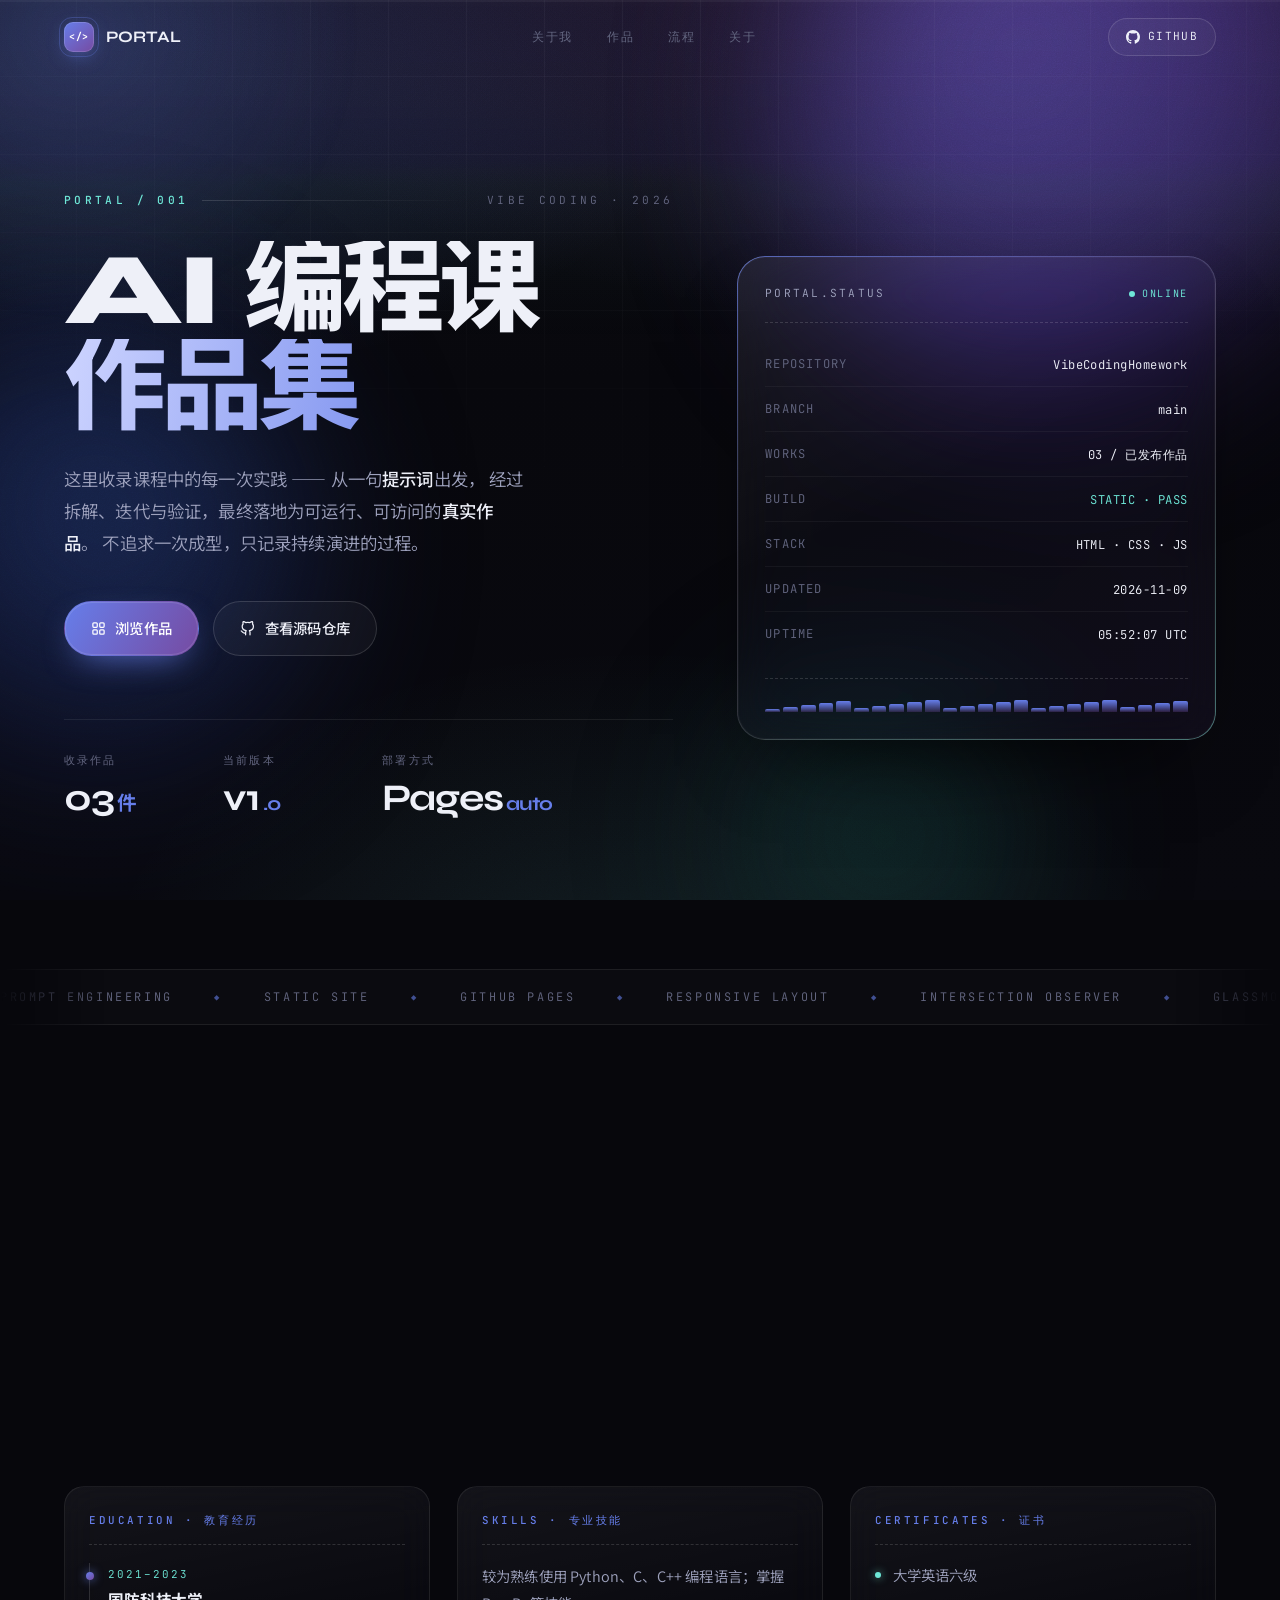
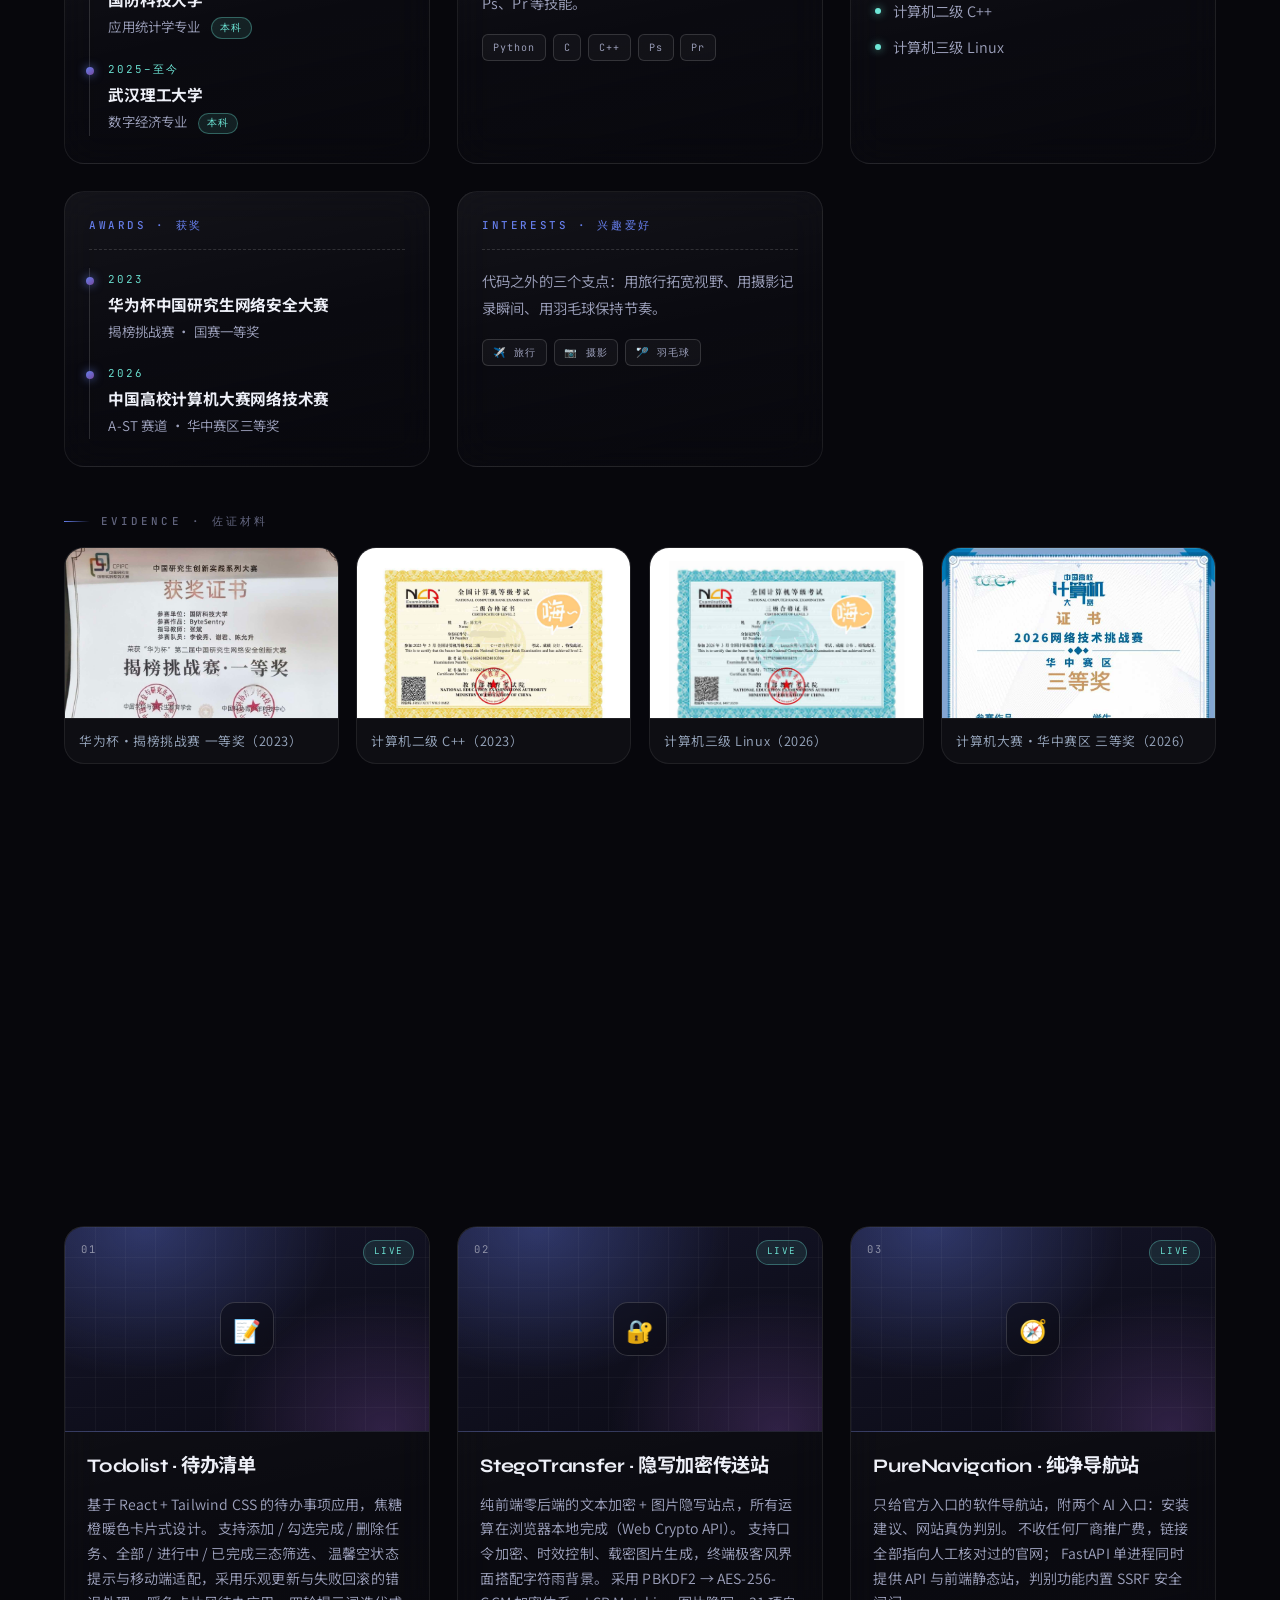
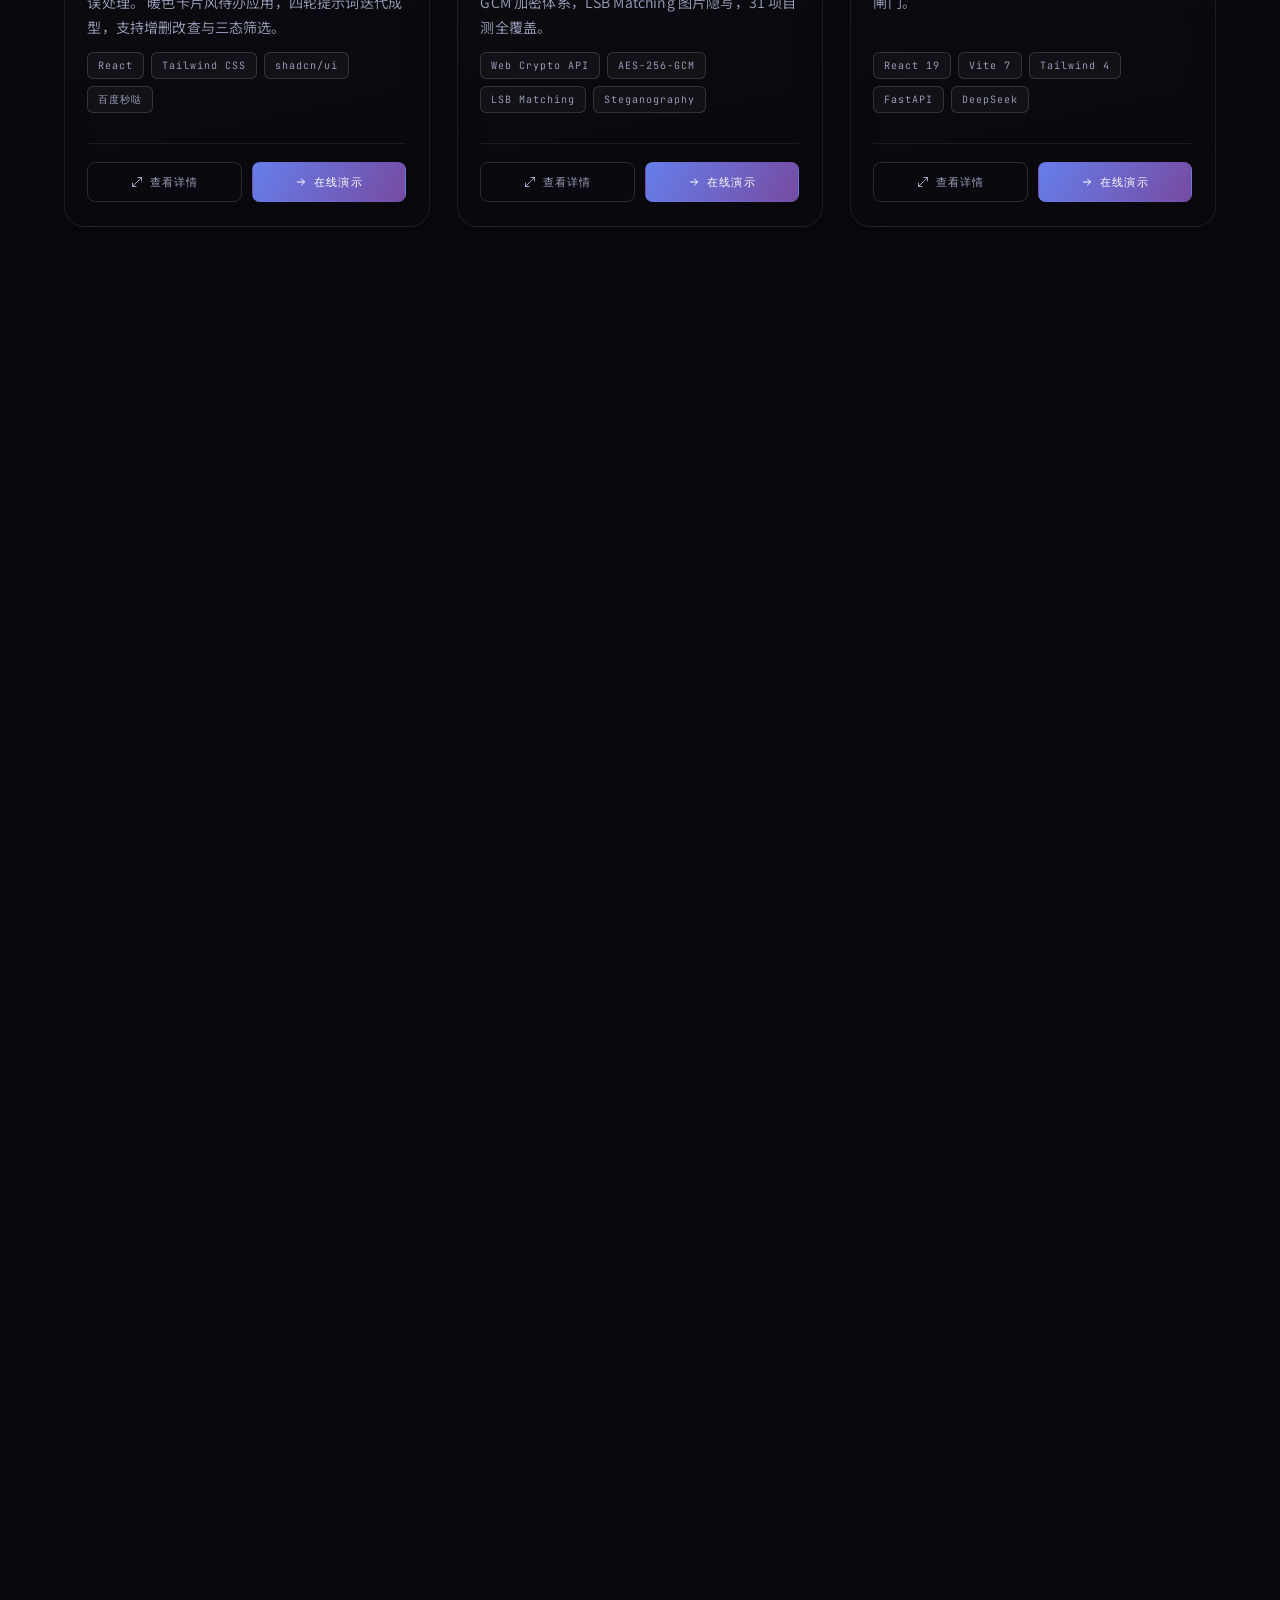
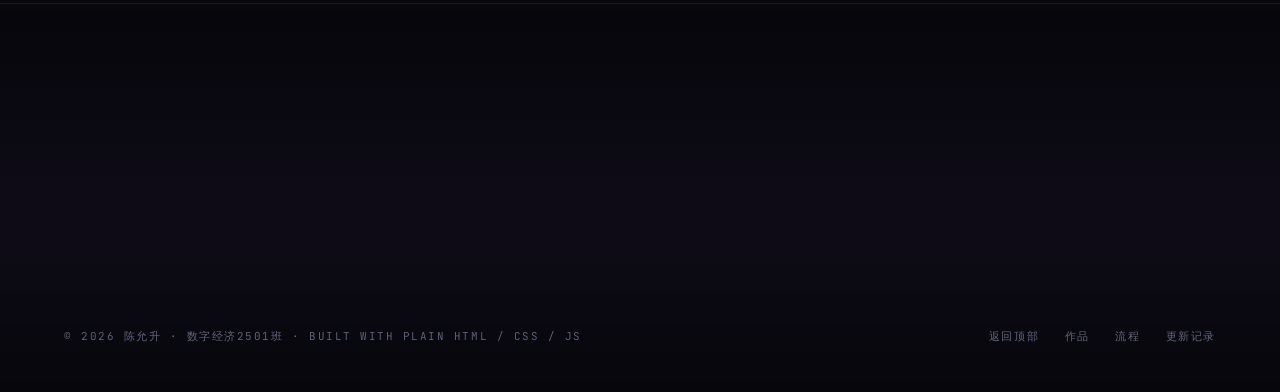
==== commit bd9138cb: "refactor(portal): 按评估建议充实创作流程与爱好视觉化" ====
--- a/portal/index.html
+++ b/portal/index.html
@@ -264,11 +264,11 @@
           <!-- 兴趣爱好 -->
           <article class="bio rv">
             <p class="bio__label">Interests · 兴趣爱好</p>
-            <p class="bio__txt">旅行、摄影、羽毛球。</p>
+            <p class="bio__txt">代码之外的三个支点：用旅行拓宽视野、用摄影记录瞬间、用羽毛球保持节奏。</p>
             <div class="tags">
-              <span class="tag">旅行</span>
-              <span class="tag">摄影</span>
-              <span class="tag">羽毛球</span>
+              <span class="tag">✈️ 旅行</span>
+              <span class="tag">📷 摄影</span>
+              <span class="tag">🏸 羽毛球</span>
             </div>
           </article>
 
@@ -497,22 +497,22 @@
           <div class="pipe__cell rv">
             <p class="pipe__n">STEP 01</p>
             <h3 class="pipe__t">提出需求</h3>
-            <p class="pipe__d">用自然语言描述目标、受众与约束条件，把模糊的想法写成明确的提示词。</p>
+            <p class="pipe__d">用自然语言描述目标、受众与约束，把模糊想法写成明确提示词；先对齐需求与验收标准，再动手，避免返工。</p>
           </div>
           <div class="pipe__cell rv">
             <p class="pipe__n">STEP 02</p>
             <h3 class="pipe__t">拆解生成</h3>
-            <p class="pipe__d">AI 将需求拆分为目录结构、样式系统与交互逻辑，逐文件生成可运行代码。</p>
+            <p class="pipe__d">AI 将需求拆分为目录结构、样式系统与交互逻辑，逐文件生成可运行代码；人工审查关键实现，保留可追溯的提交记录。</p>
           </div>
           <div class="pipe__cell rv">
             <p class="pipe__n">STEP 03</p>
             <h3 class="pipe__t">校验迭代</h3>
-            <p class="pipe__d">本地打开预览，检查布局、响应式与交互细节，针对偏差反复修正。</p>
+            <p class="pipe__d">本地打开预览，逐项检查布局、响应式断点与交互细节；用真实浏览器截图比对，针对偏差反复修正后再进入下一步。</p>
           </div>
           <div class="pipe__cell rv">
             <p class="pipe__n">STEP 04</p>
             <h3 class="pipe__t">推送上线</h3>
-            <p class="pipe__d">提交至 main 分支，GitHub Actions 自动构建并部署到 Pages 公开地址。</p>
+            <p class="pipe__d">提交至 main 分支后双端上线：GitHub Actions 自动构建部署到 Pages，自有服务器 git pull 同步 Nginx 站点，两地址互为备份。</p>
           </div>
         </div>
 
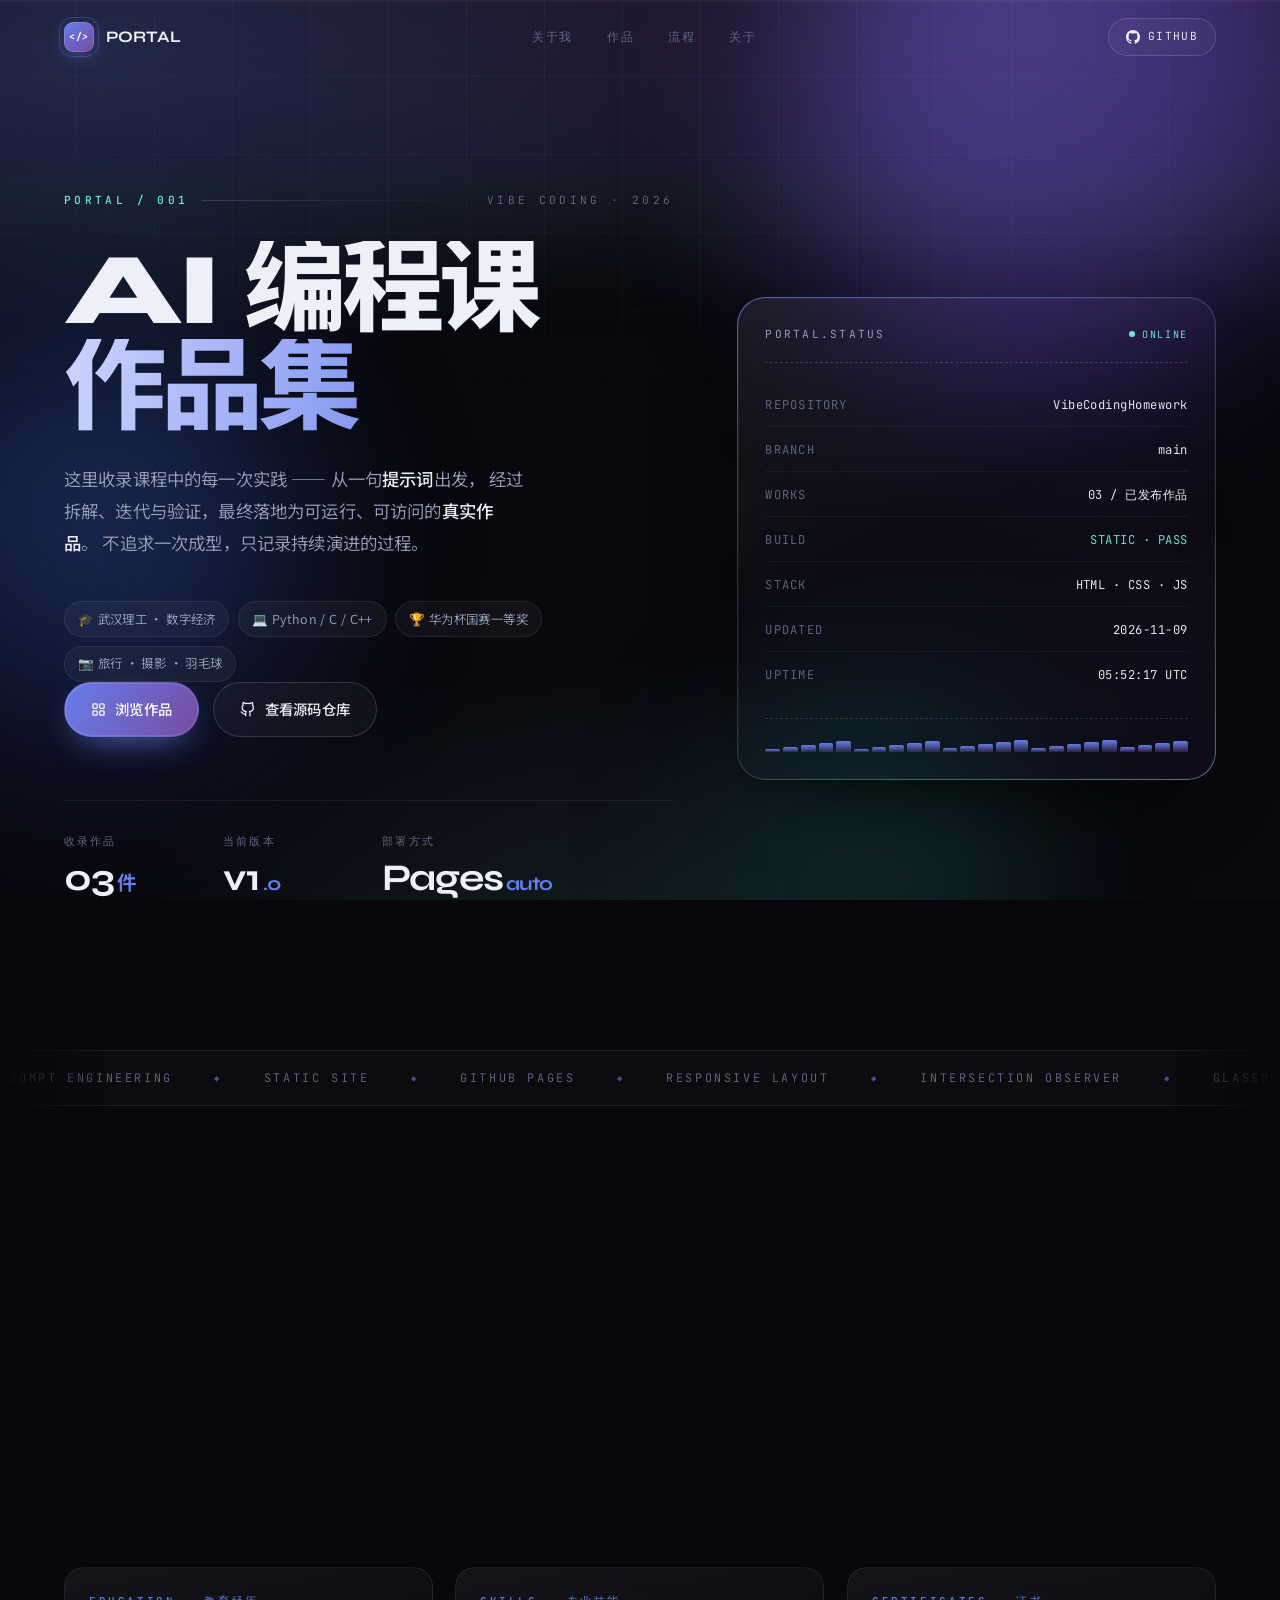
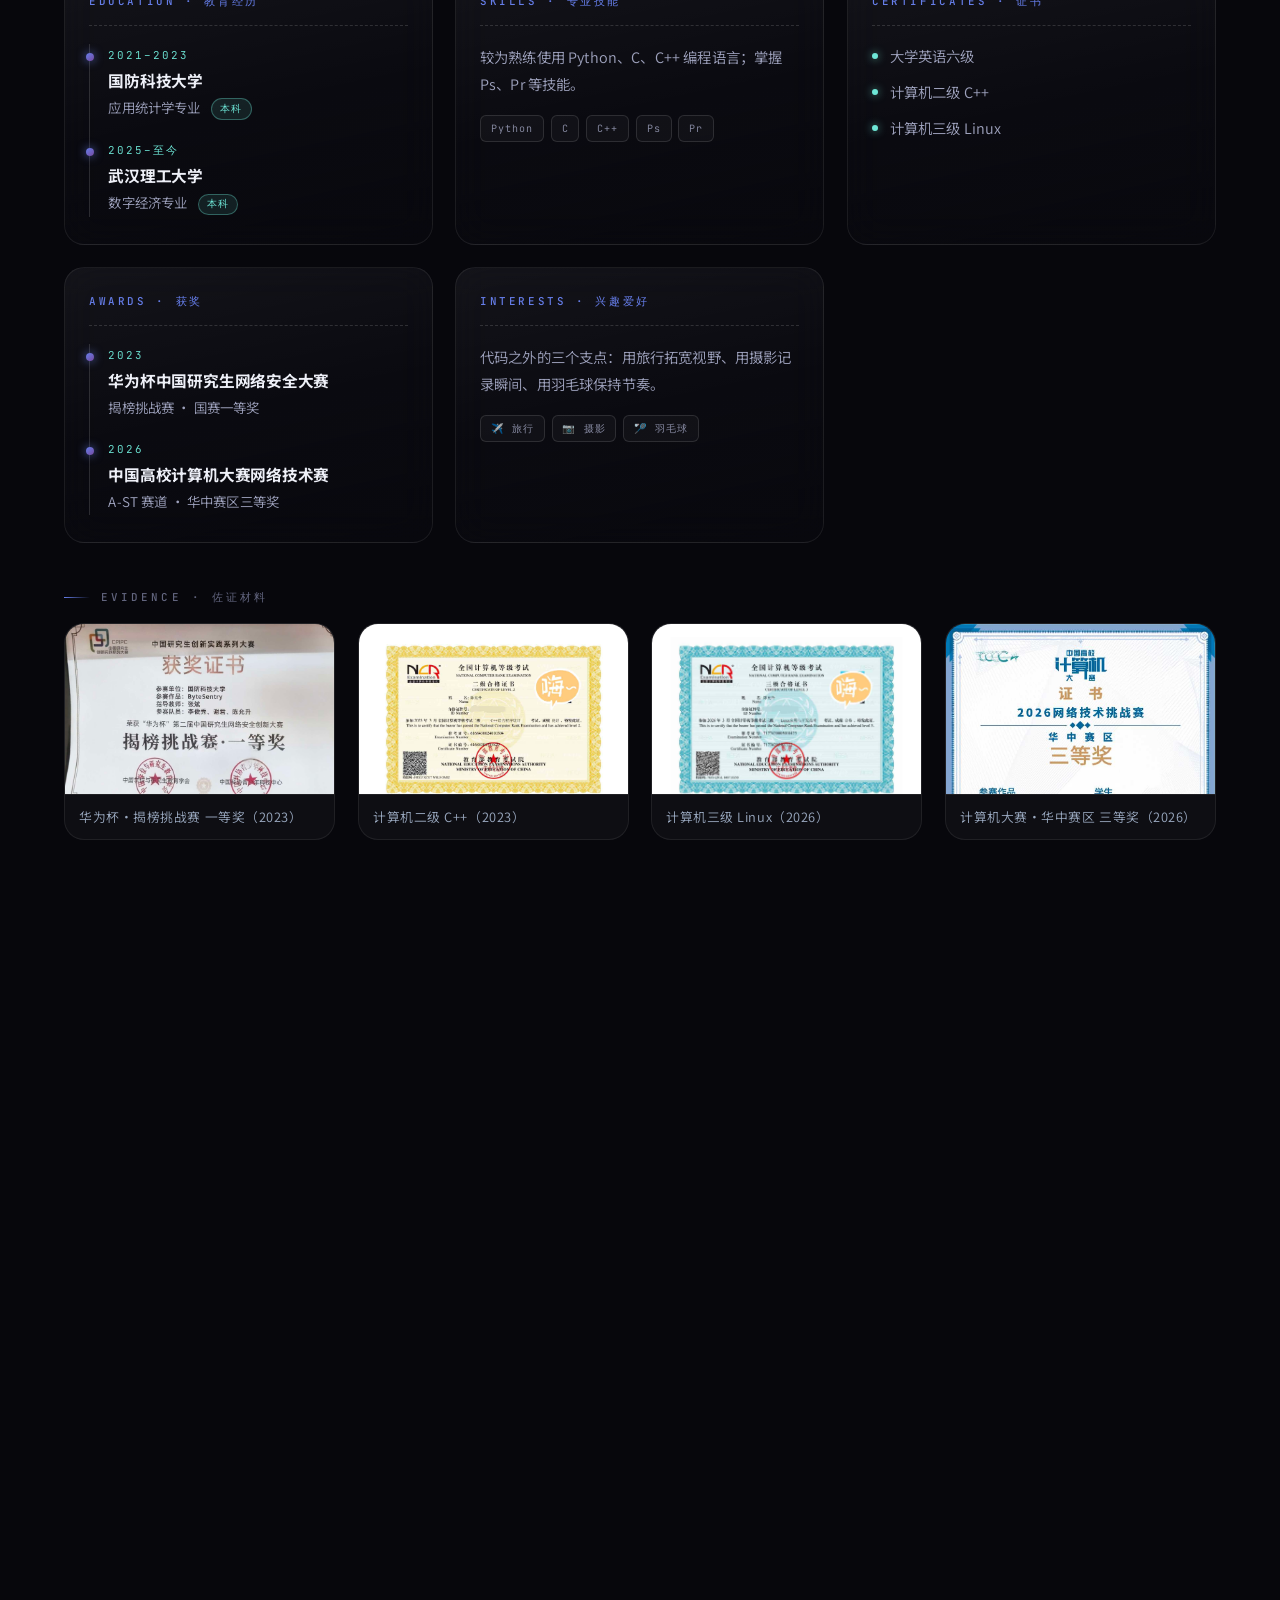
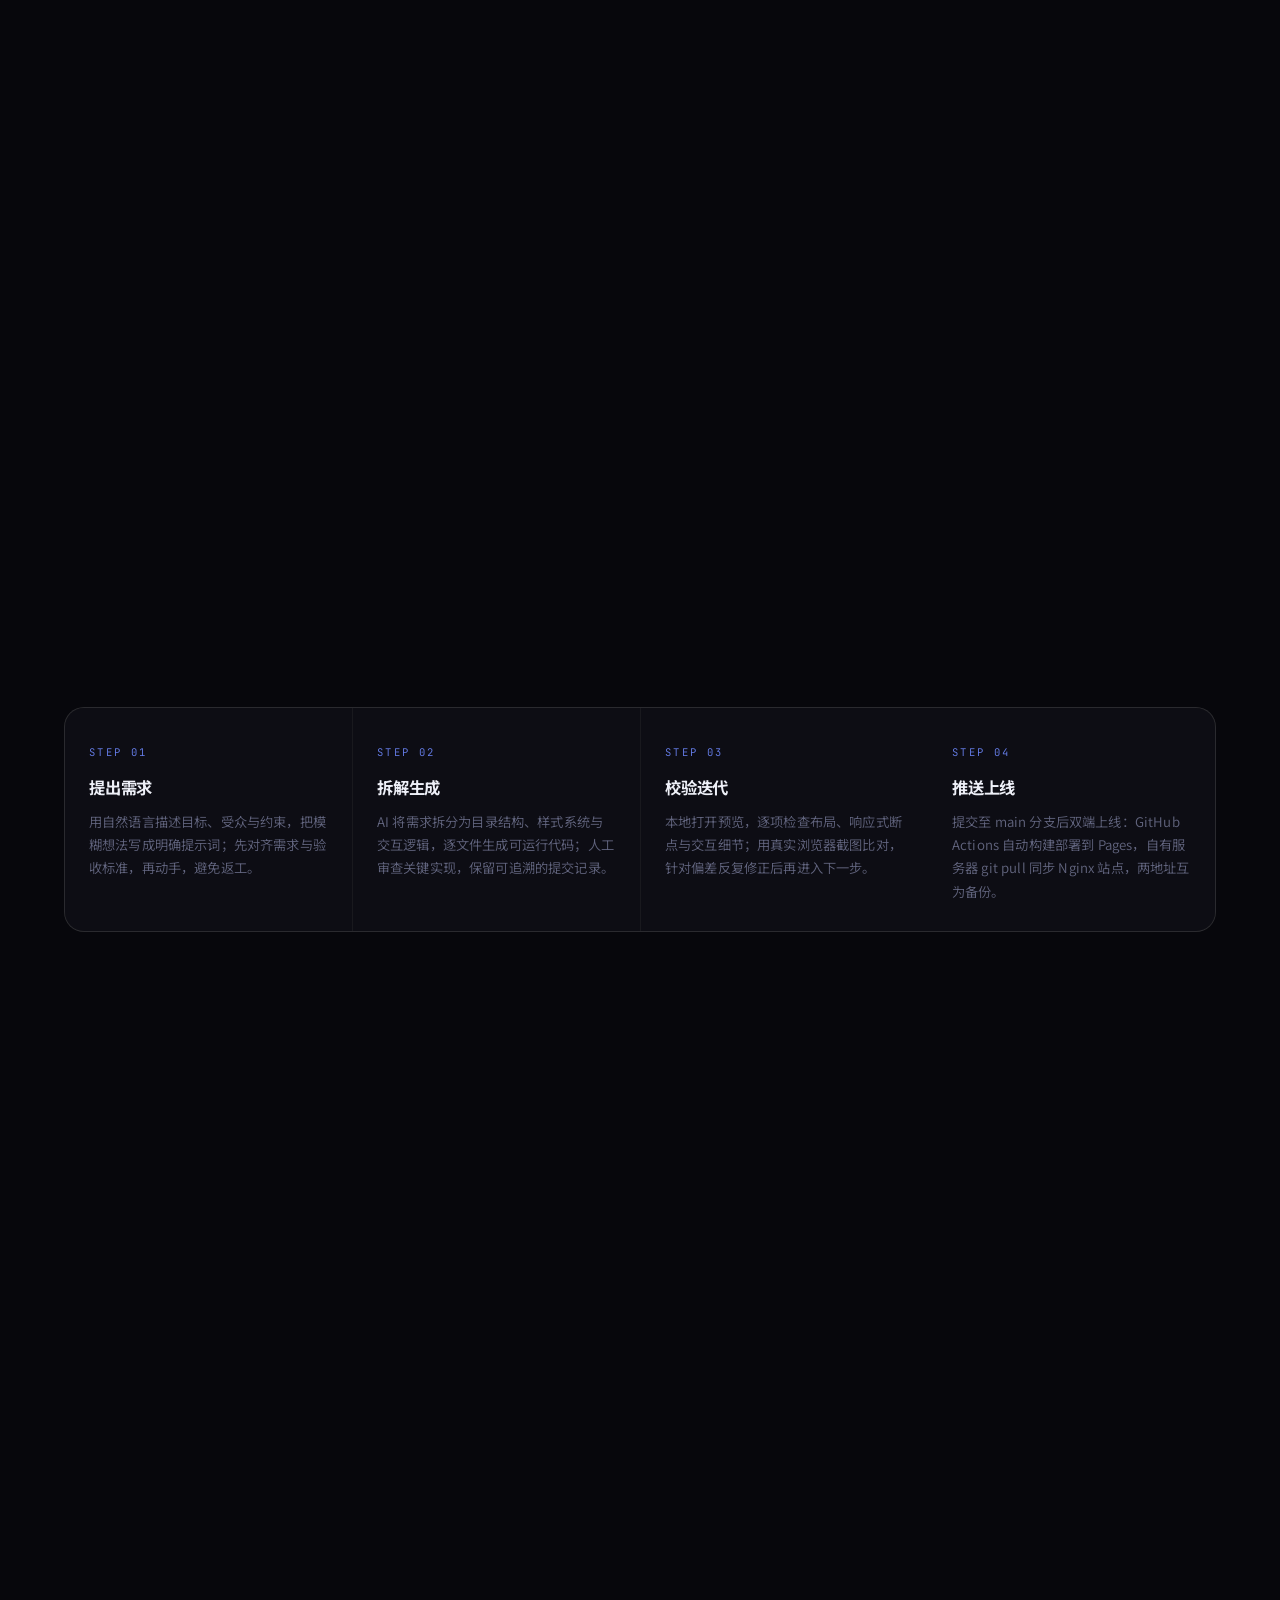
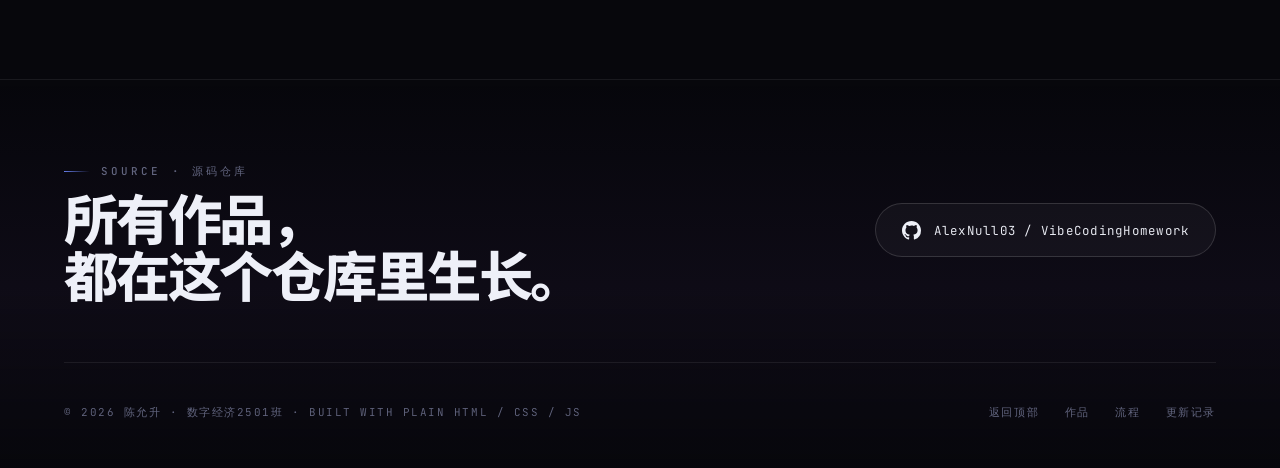
==== commit 4b4b3564: "feat(portal): 首屏核心信息条+低端机降动效+留白优化" ====
--- a/portal/index.html
+++ b/portal/index.html
@@ -91,6 +91,13 @@
             经过拆解、迭代与验证，最终落地为可运行、可访问的<strong>真实作品</strong>。
             不追求一次成型，只记录持续演进的过程。
           </p>
+
+          <div class="hero__facts" aria-label="核心简历信息">
+            <span class="fact">🎓 武汉理工 · 数字经济</span>
+            <span class="fact">💻 Python / C / C++</span>
+            <span class="fact">🏆 华为杯国赛一等奖</span>
+            <span class="fact">📷 旅行 · 摄影 · 羽毛球</span>
+          </div>
 
           <div class="hero__acts">
             <a class="btn btn--fill" href="#works">
--- a/portal/css/style.css
+++ b/portal/css/style.css
@@ -1407,3 +1407,25 @@
   .certs__grid { grid-template-columns: 1fr 1fr; }
   .cert img { height: 130px; }
 }
+
+/* ── 20 · 首屏核心信息条 + 层级留白优化 ─────────────── */
+.hero__facts {
+  display: flex; flex-wrap: wrap; gap: .55rem;
+  margin: 1.1rem 0 0;
+}
+.fact {
+  font-size: .78rem; letter-spacing: .03em;
+  padding: .4rem .8rem;
+  border: 1px solid var(--line);
+  border-radius: 999px;
+  background: rgba(255,255,255,.04);
+  color: var(--txt-dim, #9aa9c0);
+}
+/* 缓解次要信息拥挤：加大区块与卡片留白，弱化次级标签 */
+.profile__grid { gap: 1.4rem; }
+.certs__grid { gap: 1.4rem; }
+.tags .tag { opacity: .85; }
+@media (max-width: 760px) {
+  .hero__facts { gap: .4rem; }
+  .fact { font-size: .72rem; padding: .32rem .6rem; }
+}
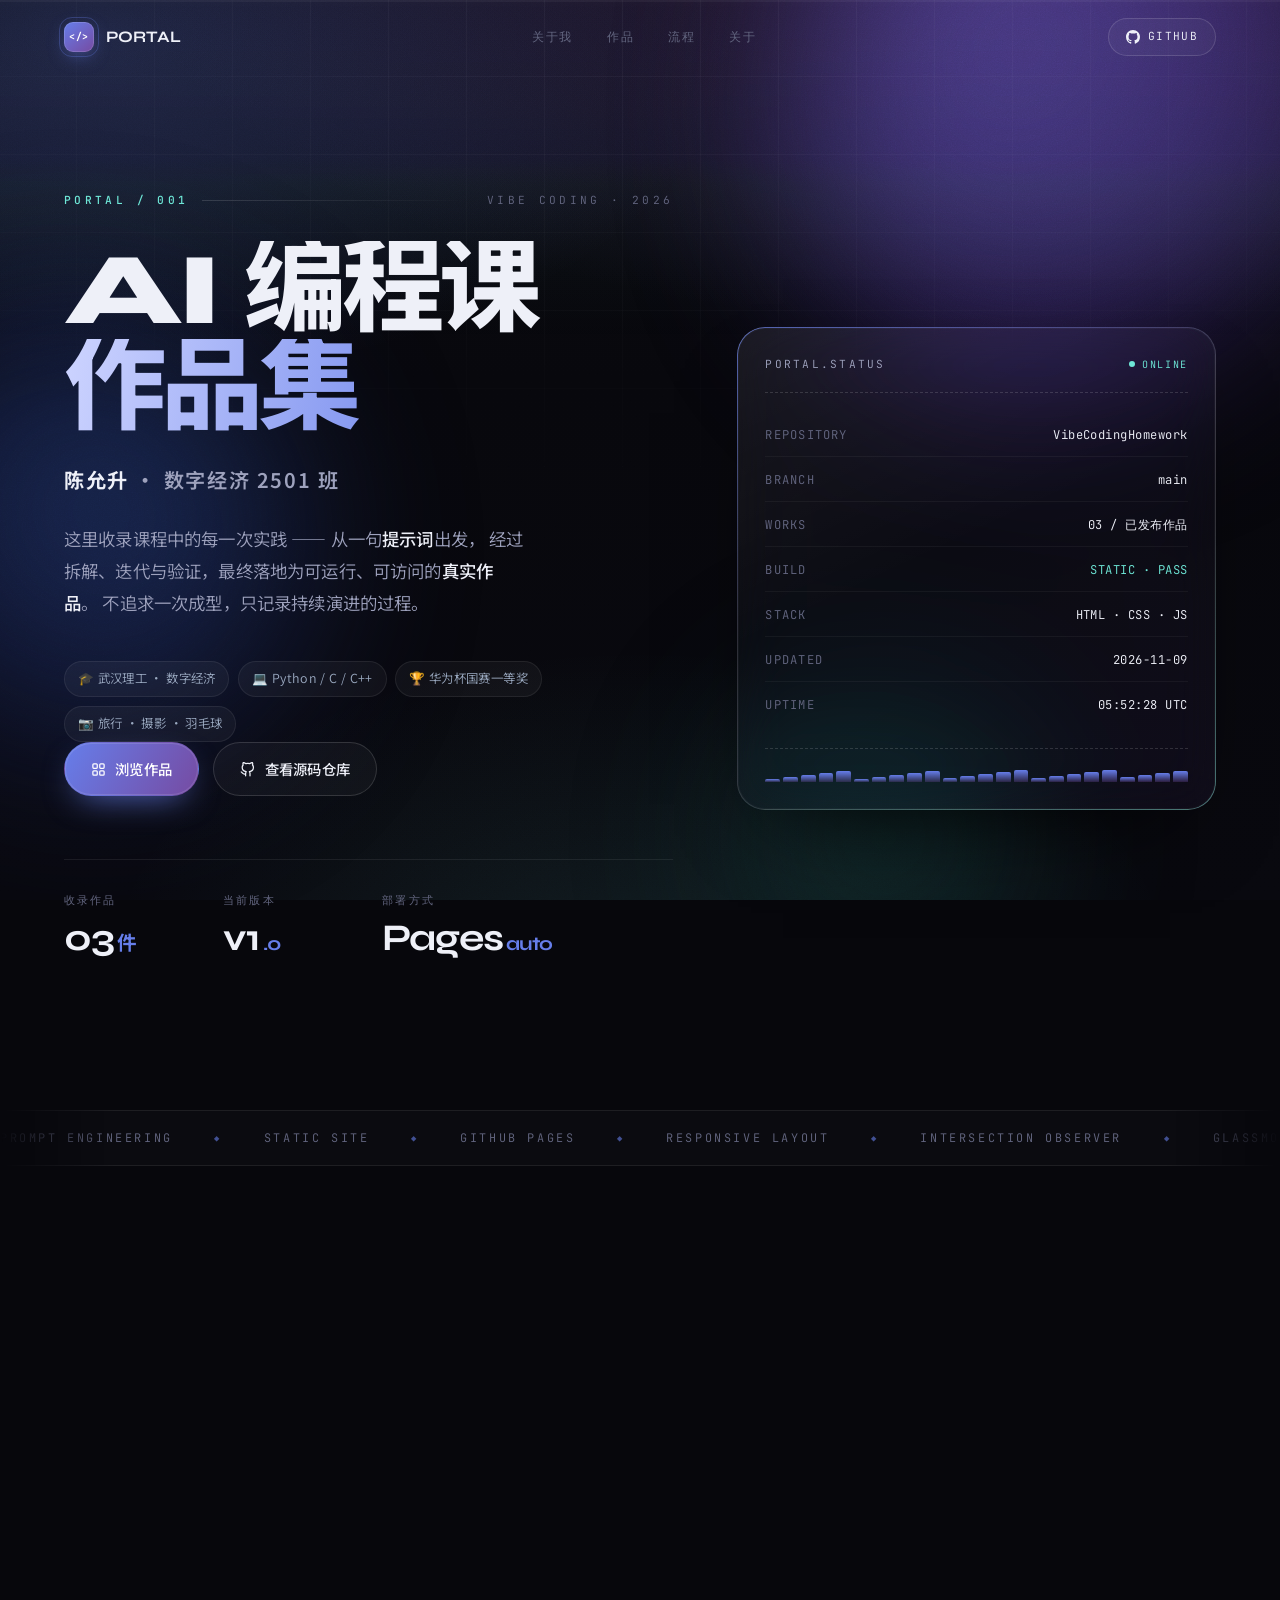
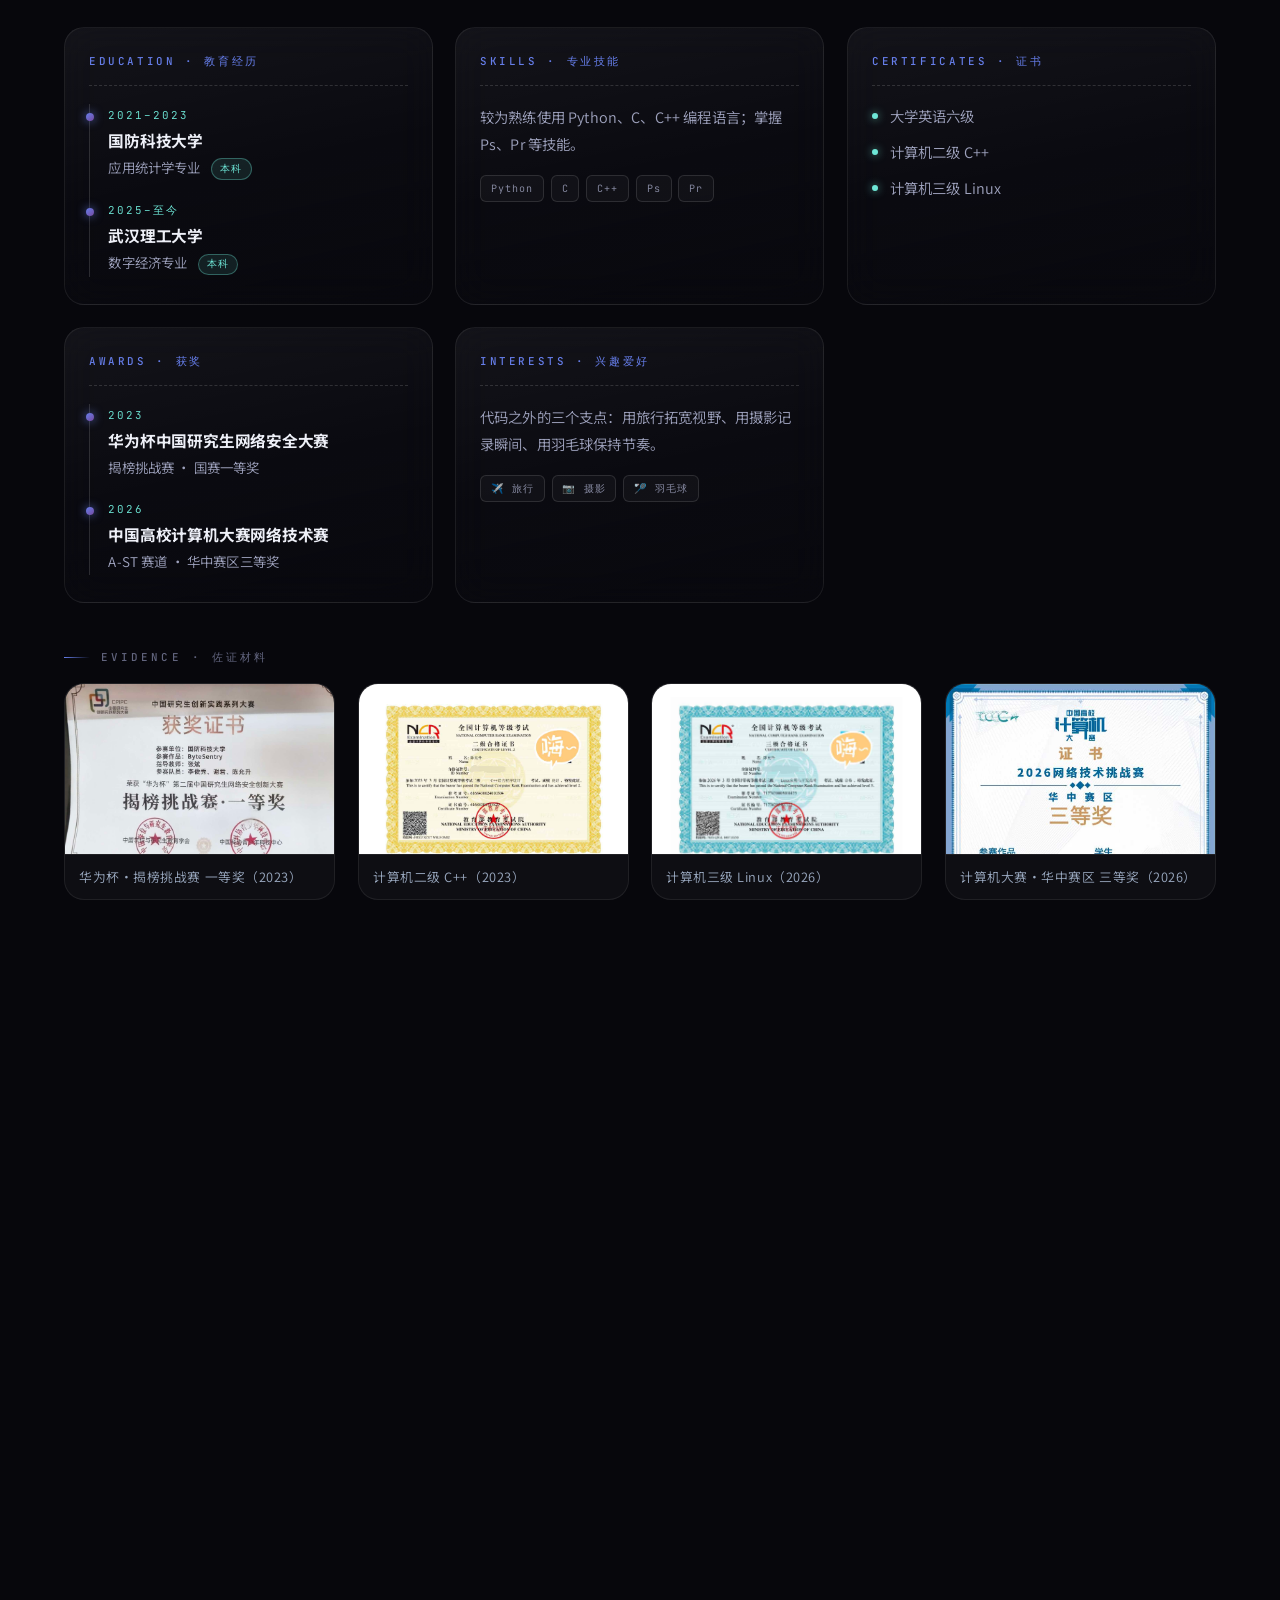
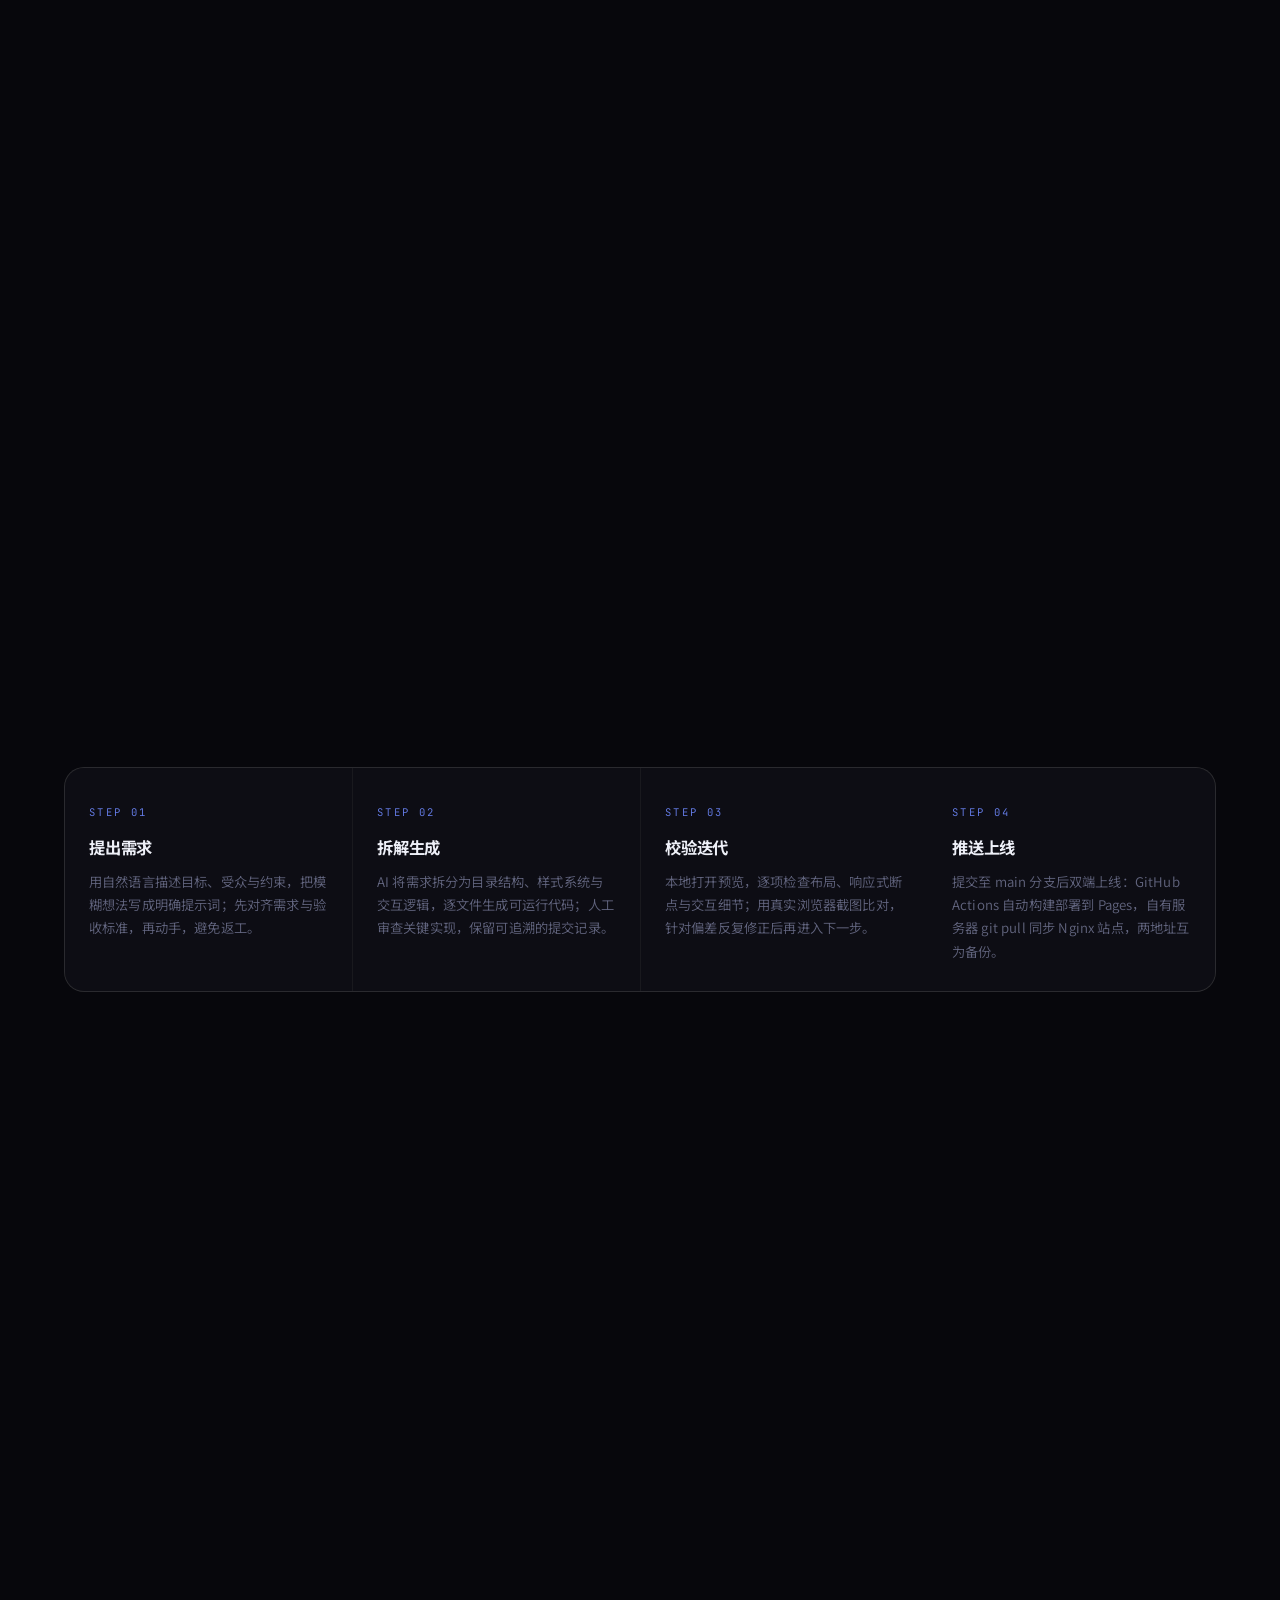
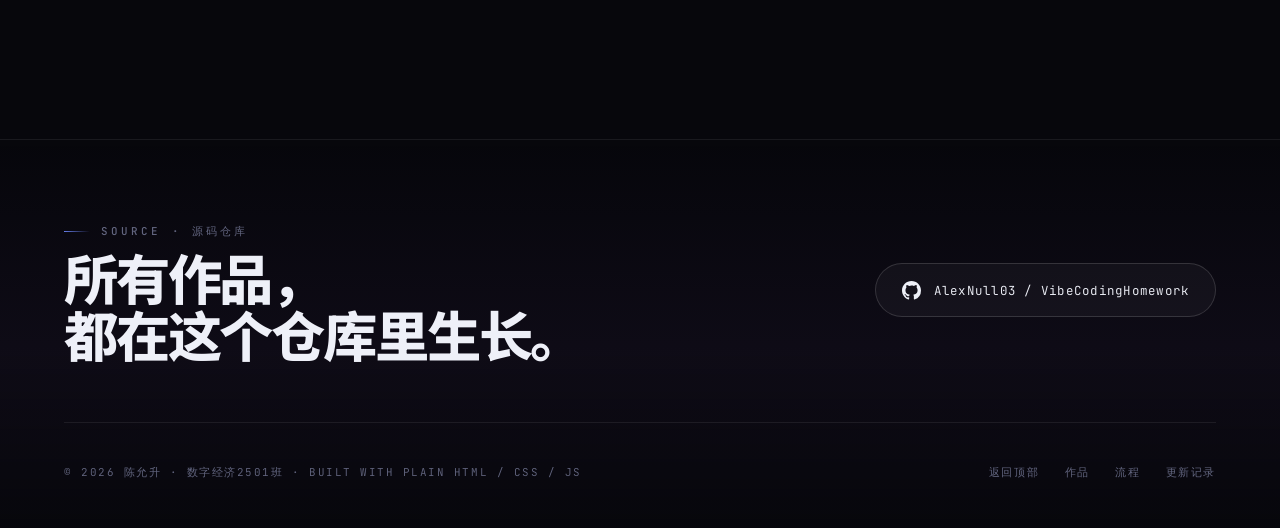
==== commit 76cf958a: "feat(portal): 首屏标题下增加署名 陈允升" ====
--- a/portal/index.html
+++ b/portal/index.html
@@ -85,6 +85,8 @@
             <span class="ln"><i>AI 编程课</i></span>
             <span class="ln"><i class="grad-text">作品集</i></span>
           </h1>
+
+          <p class="hero__by"><b>陈允升</b> · 数字经济 2501 班</p>
 
           <p class="hero__sub">
             这里收录课程中的每一次实践 —— 从一句<strong>提示词</strong>出发，
--- a/portal/css/style.css
+++ b/portal/css/style.css
@@ -461,6 +461,20 @@
   font-weight: 500;
 }
 
+.hero__by {
+  margin: .1rem 0 1.6rem;
+  font-size: clamp(1.04rem, 1.9vw, 1.26rem);
+  font-weight: 600;
+  letter-spacing: .08em;
+  color: var(--tx-md);
+  opacity: 0;
+  animation: fade-up .95s var(--ease) .42s forwards;
+}
+.hero__by b {
+  color: var(--tx-hi);
+  font-weight: 700;
+}
+
 .hero__acts {
   display: flex;
   flex-wrap: wrap;
@@ -1238,7 +1252,7 @@
   .rv { opacity: 1; transform: none; }
   .rv--mask { clip-path: none; }
   .hero__title .ln > i { transform: none; }
-  .hero__sub, .hero__acts, .hero__rail, .panel { opacity: 1; }
+  .hero__by, .hero__sub, .hero__acts, .hero__rail, .panel { opacity: 1; }
   .bg__scan, .bg__grain { display: none; }
 }
 
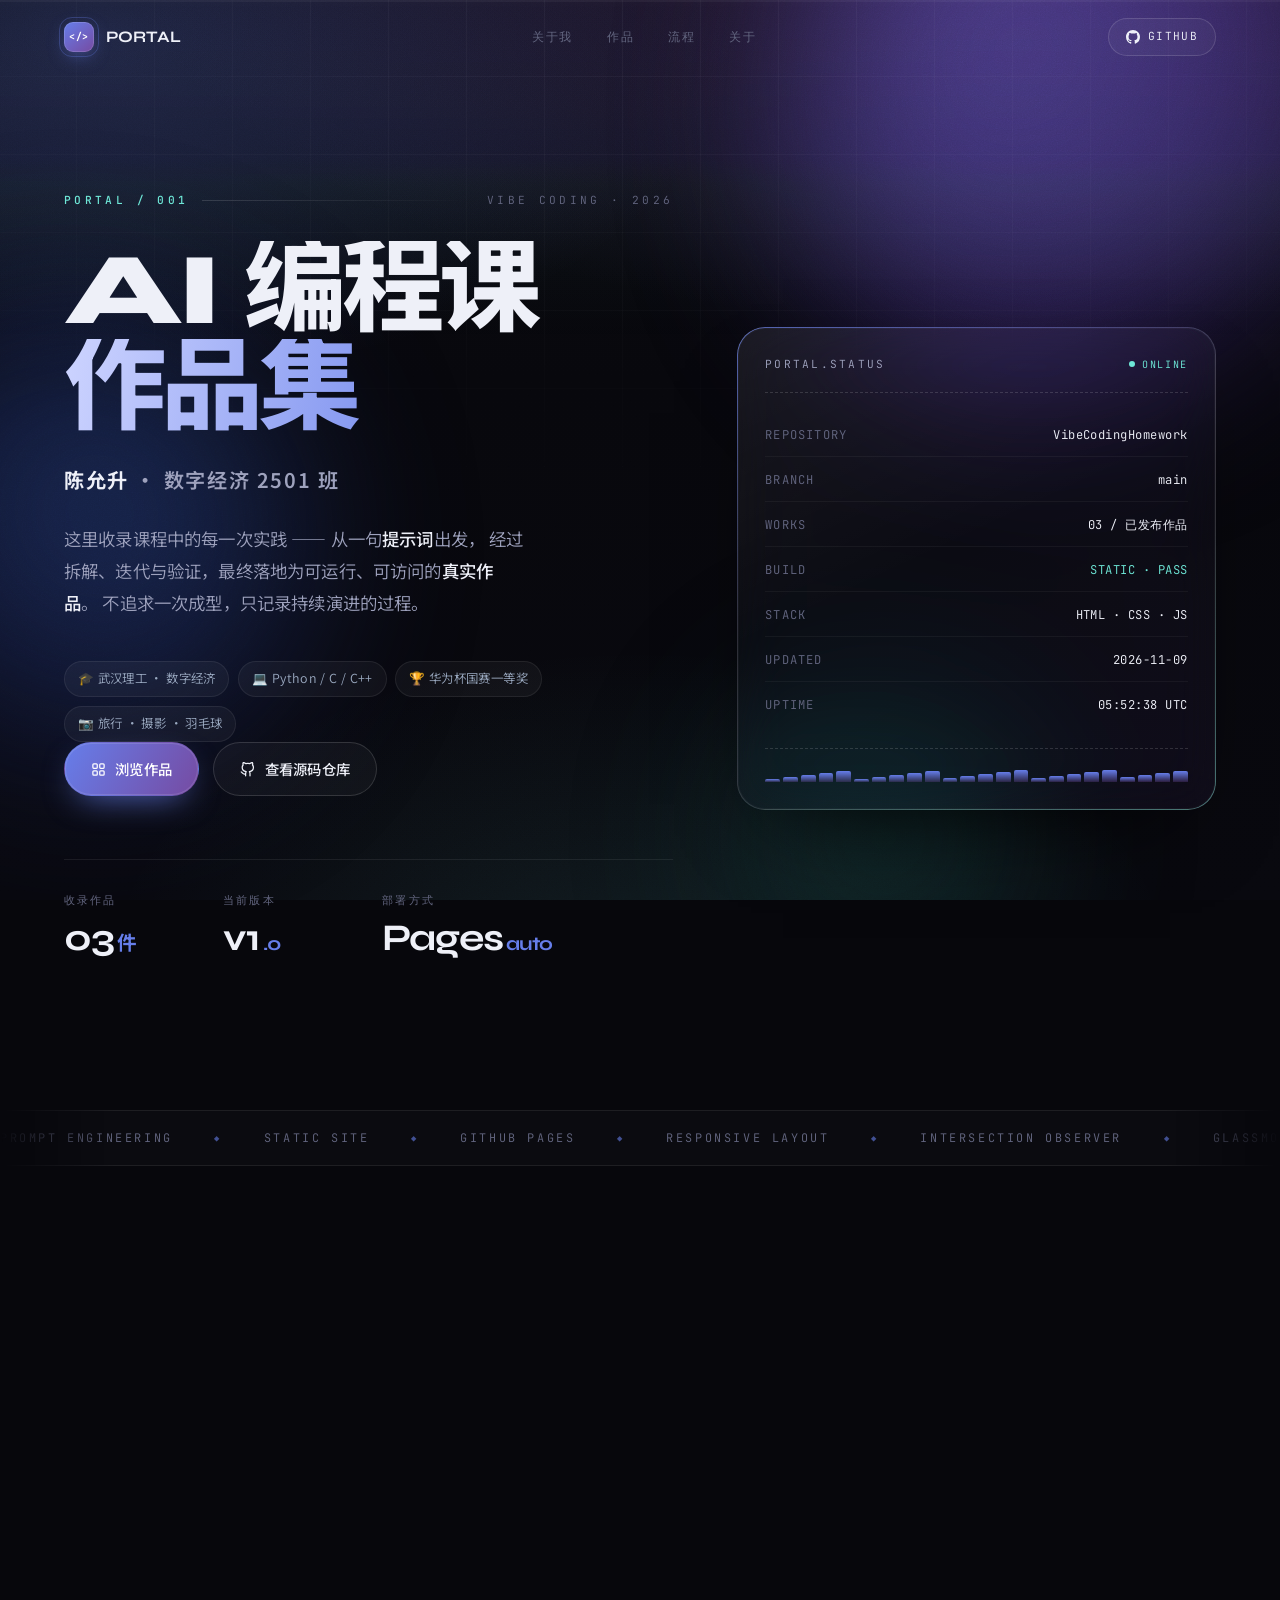
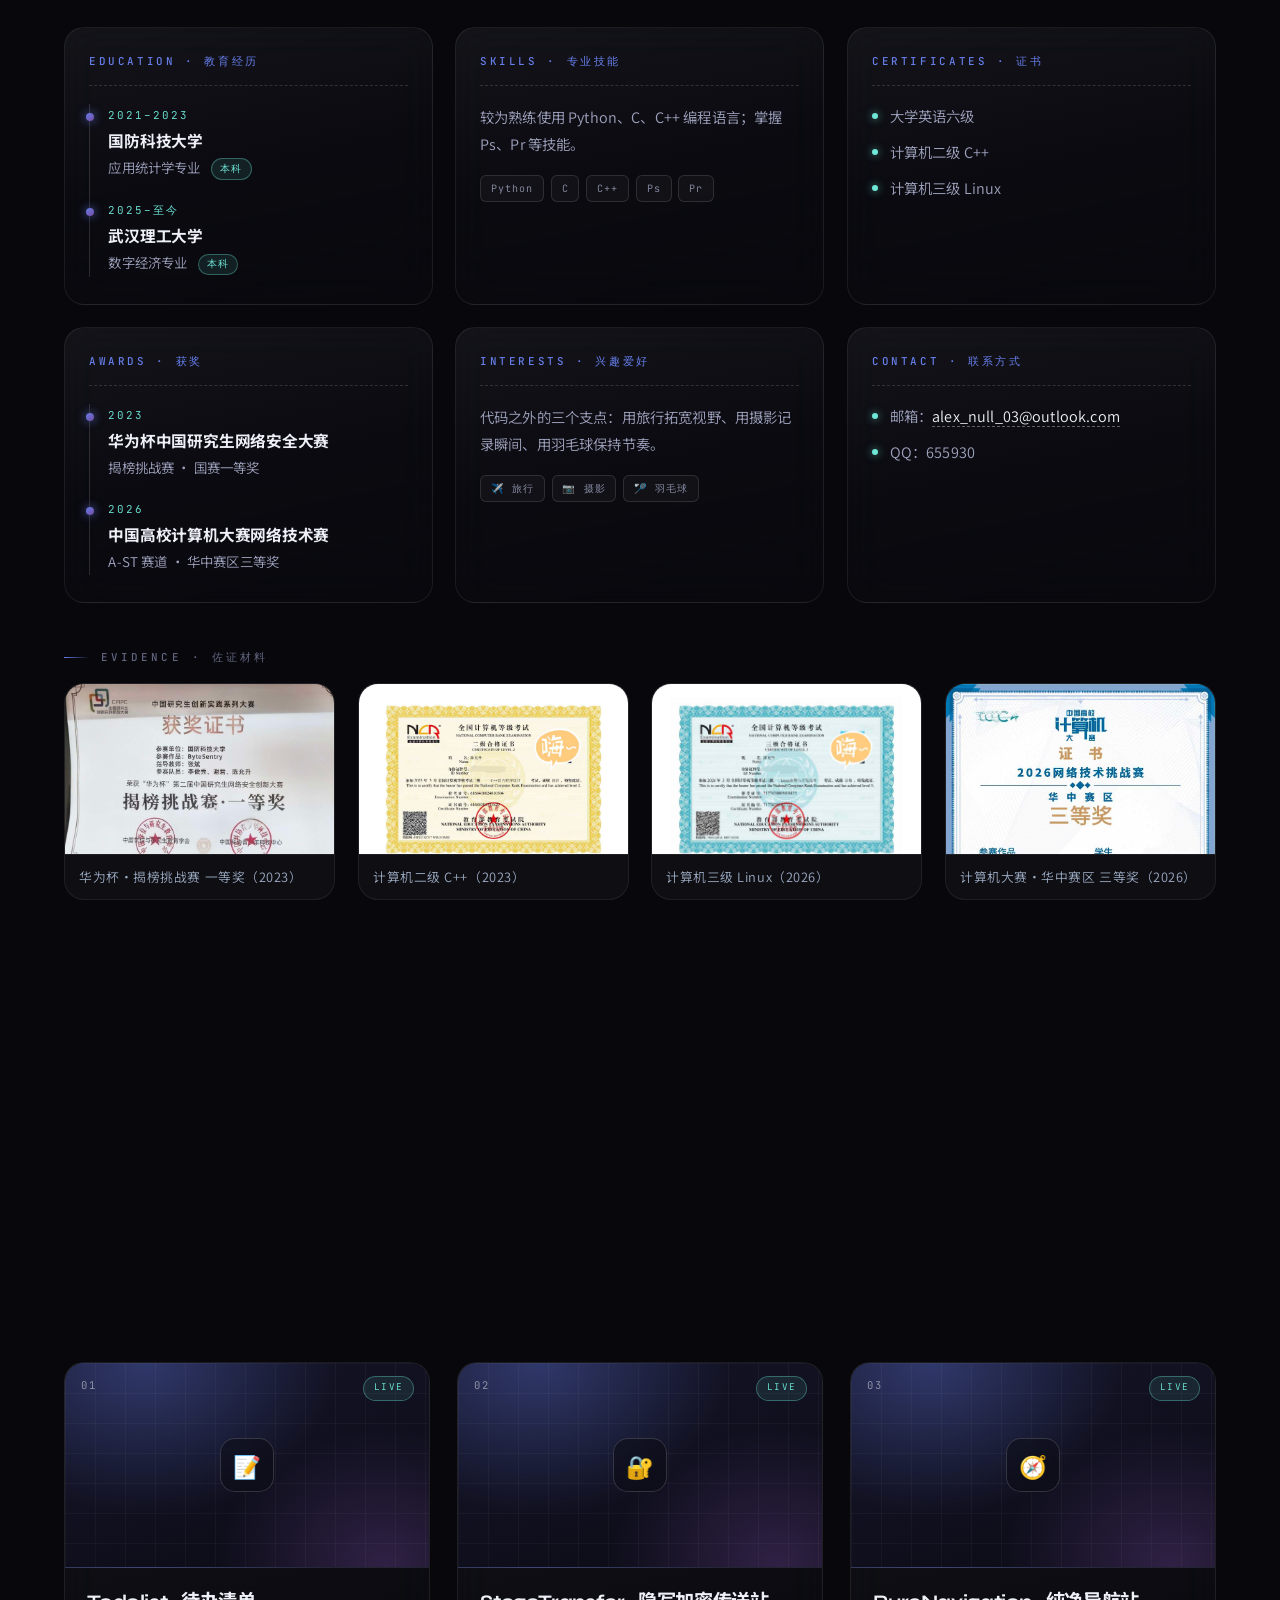
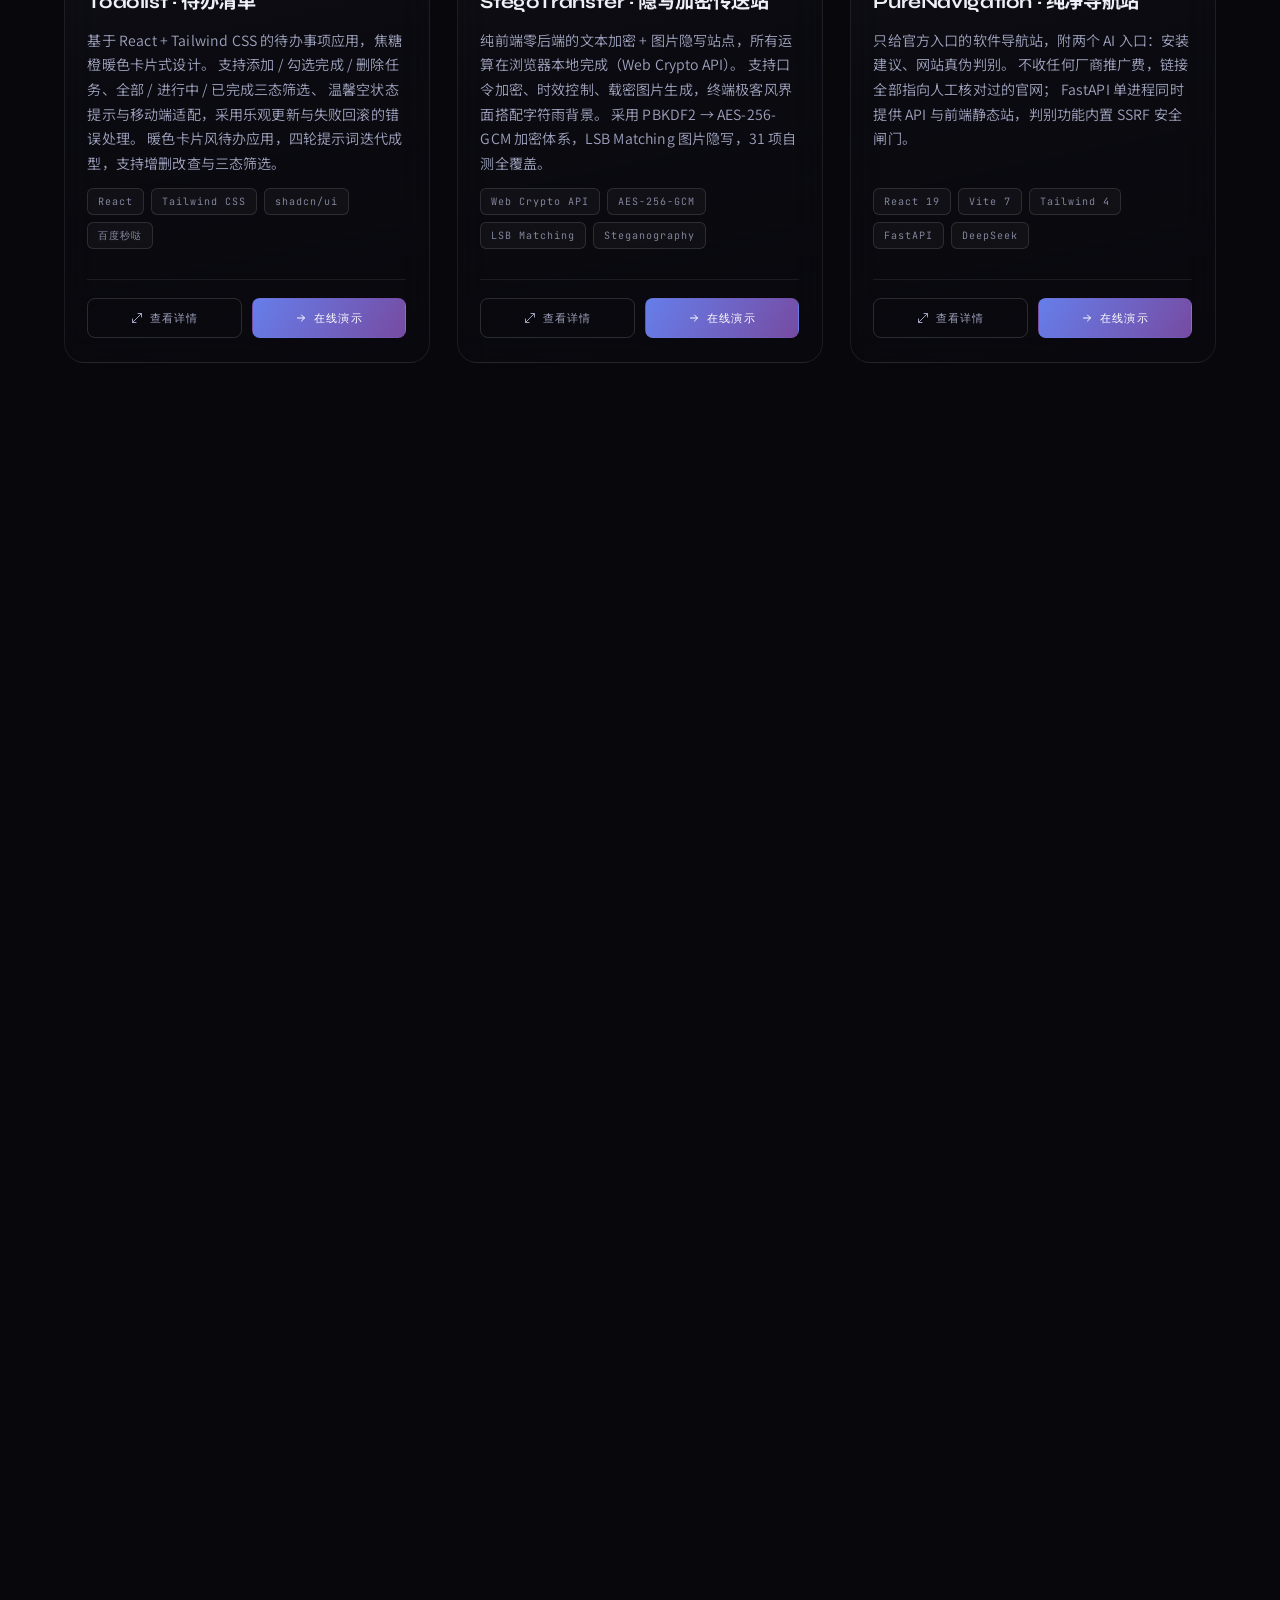
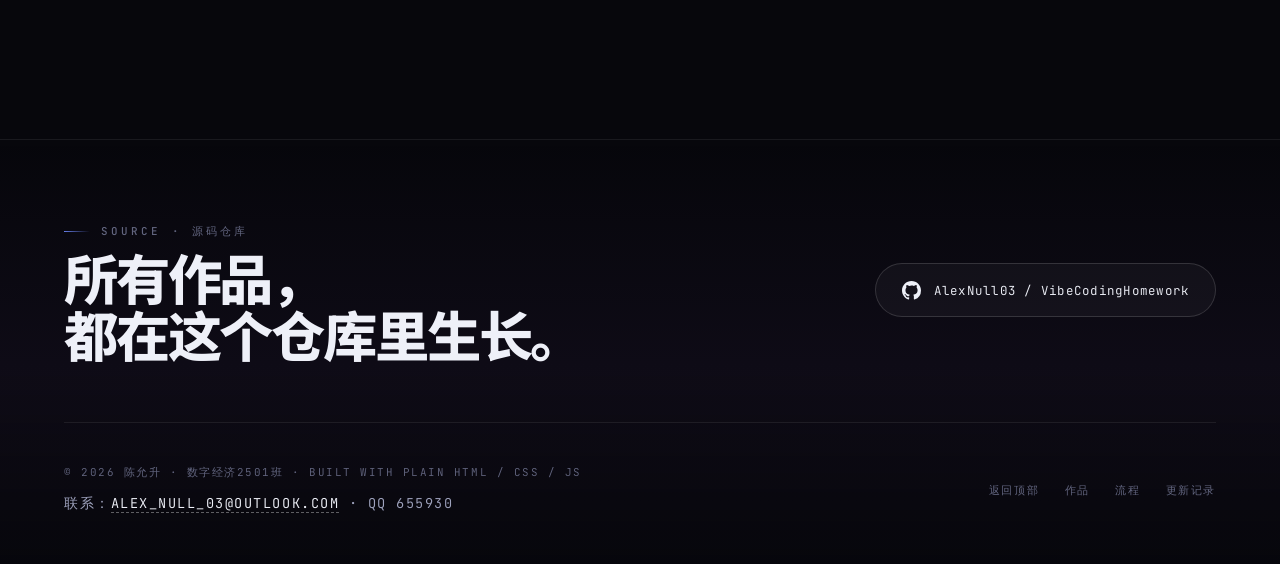
==== commit 3290a41d: "feat(portal): 关于我新增联系方式卡片（邮箱/QQ），页脚补联系行" ====
--- a/portal/index.html
+++ b/portal/index.html
@@ -279,6 +279,14 @@
               <span class="tag">📷 摄影</span>
               <span class="tag">🏸 羽毛球</span>
             </div>
+          </article>
+
+          <article class="bio rv">
+            <p class="bio__label">Contact · 联系方式</p>
+            <ul class="bio__list">
+              <li>邮箱：<a class="bio__link" href="mailto:alex_null_03@outlook.com">alex_null_03@outlook.com</a></li>
+              <li>QQ：655930</li>
+            </ul>
           </article>
 
         </div>
@@ -569,7 +577,10 @@
       </div>
 
       <div class="foot__bot">
-        <p>© <span data-year>2026</span> 陈允升 · 数字经济2501班 · Built with plain HTML / CSS / JS</p>
+        <div>
+          <p>© <span data-year>2026</span> 陈允升 · 数字经济2501班 · Built with plain HTML / CSS / JS</p>
+          <p class="foot__contact">联系：<a href="mailto:alex_null_03@outlook.com">alex_null_03@outlook.com</a> · QQ 655930</p>
+        </div>
         <nav aria-label="页脚导航">
           <a href="#top">返回顶部</a>
           <a href="#works">作品</a>
--- a/portal/css/style.css
+++ b/portal/css/style.css
@@ -1380,6 +1380,24 @@
   background: var(--acc-mint);
   box-shadow: 0 0 8px rgba(110,231,215,.7);
 }
+.bio__list a,
+.foot__contact a {
+  color: var(--tx-hi);
+  text-decoration: none;
+  border-bottom: 1px dashed rgba(255,255,255,.35);
+  overflow-wrap: anywhere;
+  transition: border-color .2s var(--ease), color .2s var(--ease);
+}
+.bio__list a:hover,
+.foot__contact a:hover {
+  color: var(--acc-mint);
+  border-color: var(--acc-mint);
+}
+.foot__contact {
+  margin-top: .45rem;
+  font-size: .85rem;
+  color: var(--tx-md);
+}
 
 @media (max-width: 760px) {
   .profile__grid { grid-template-columns: 1fr; }
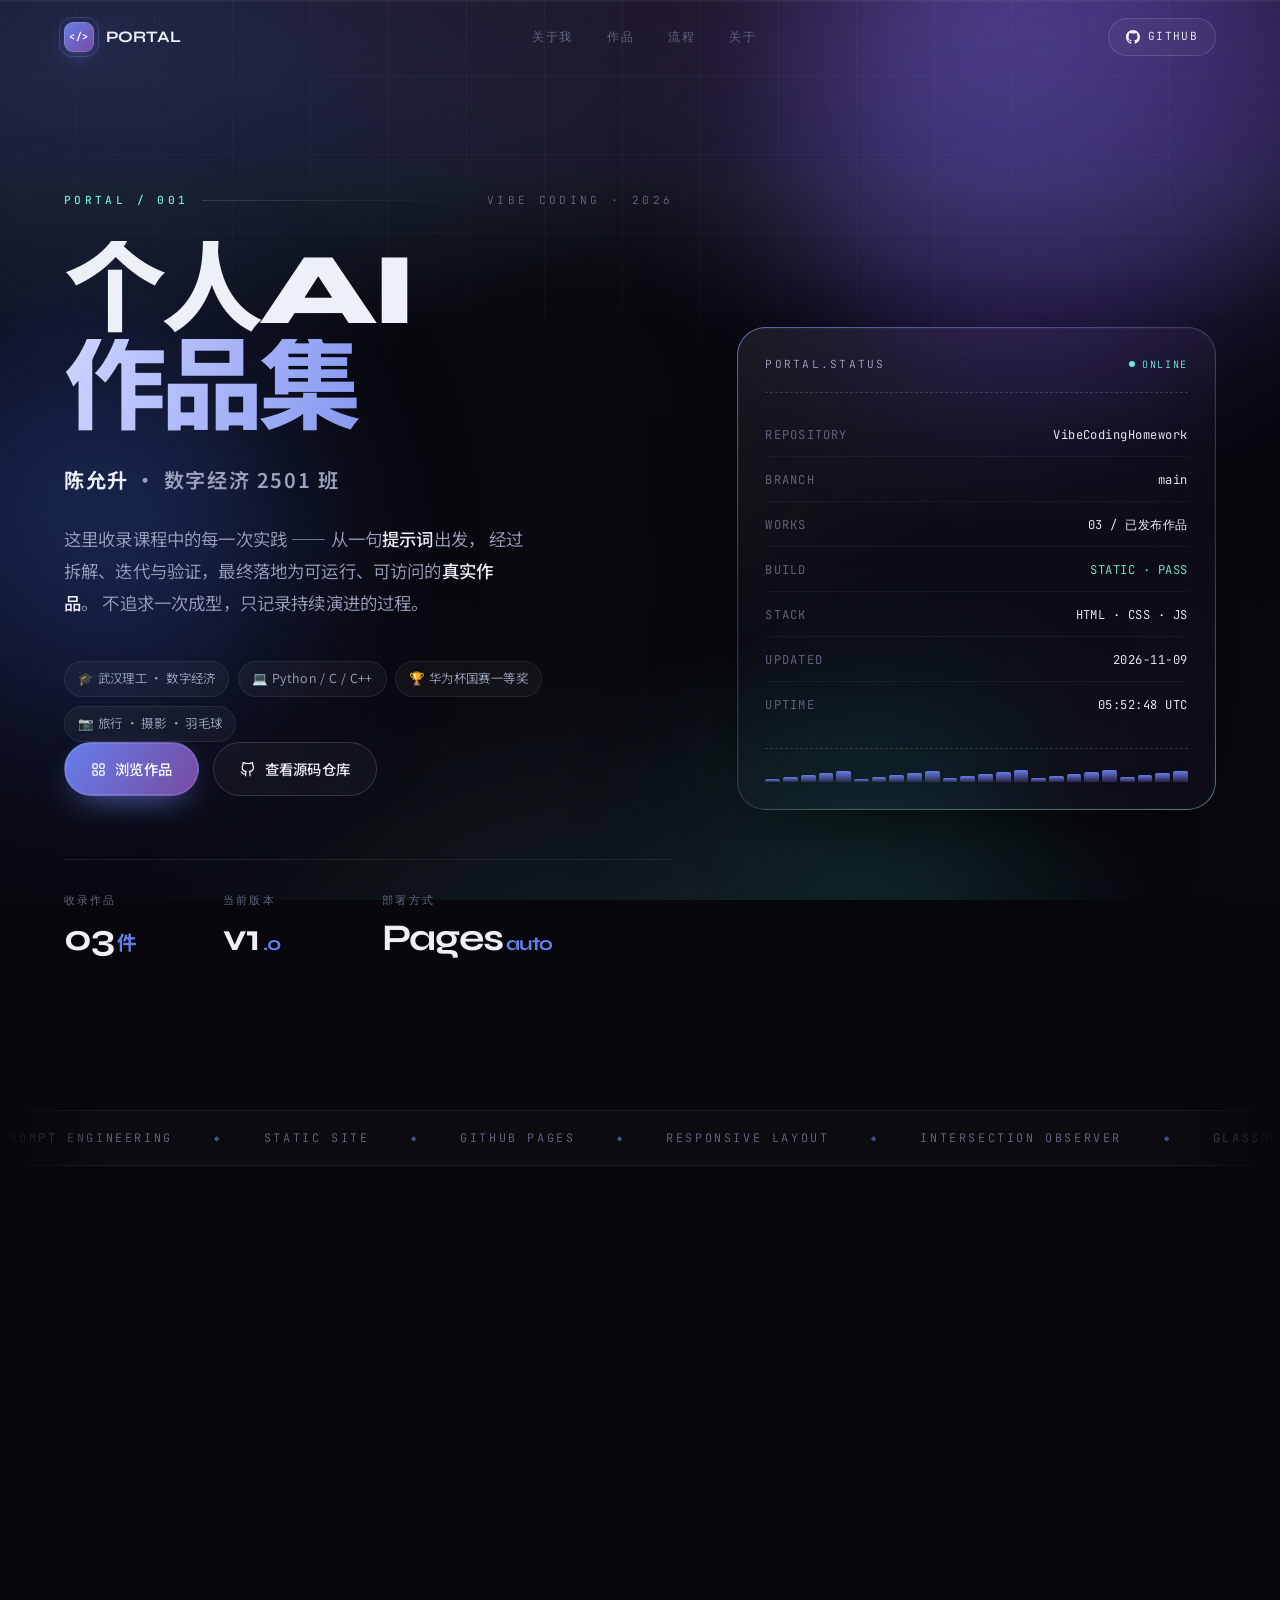
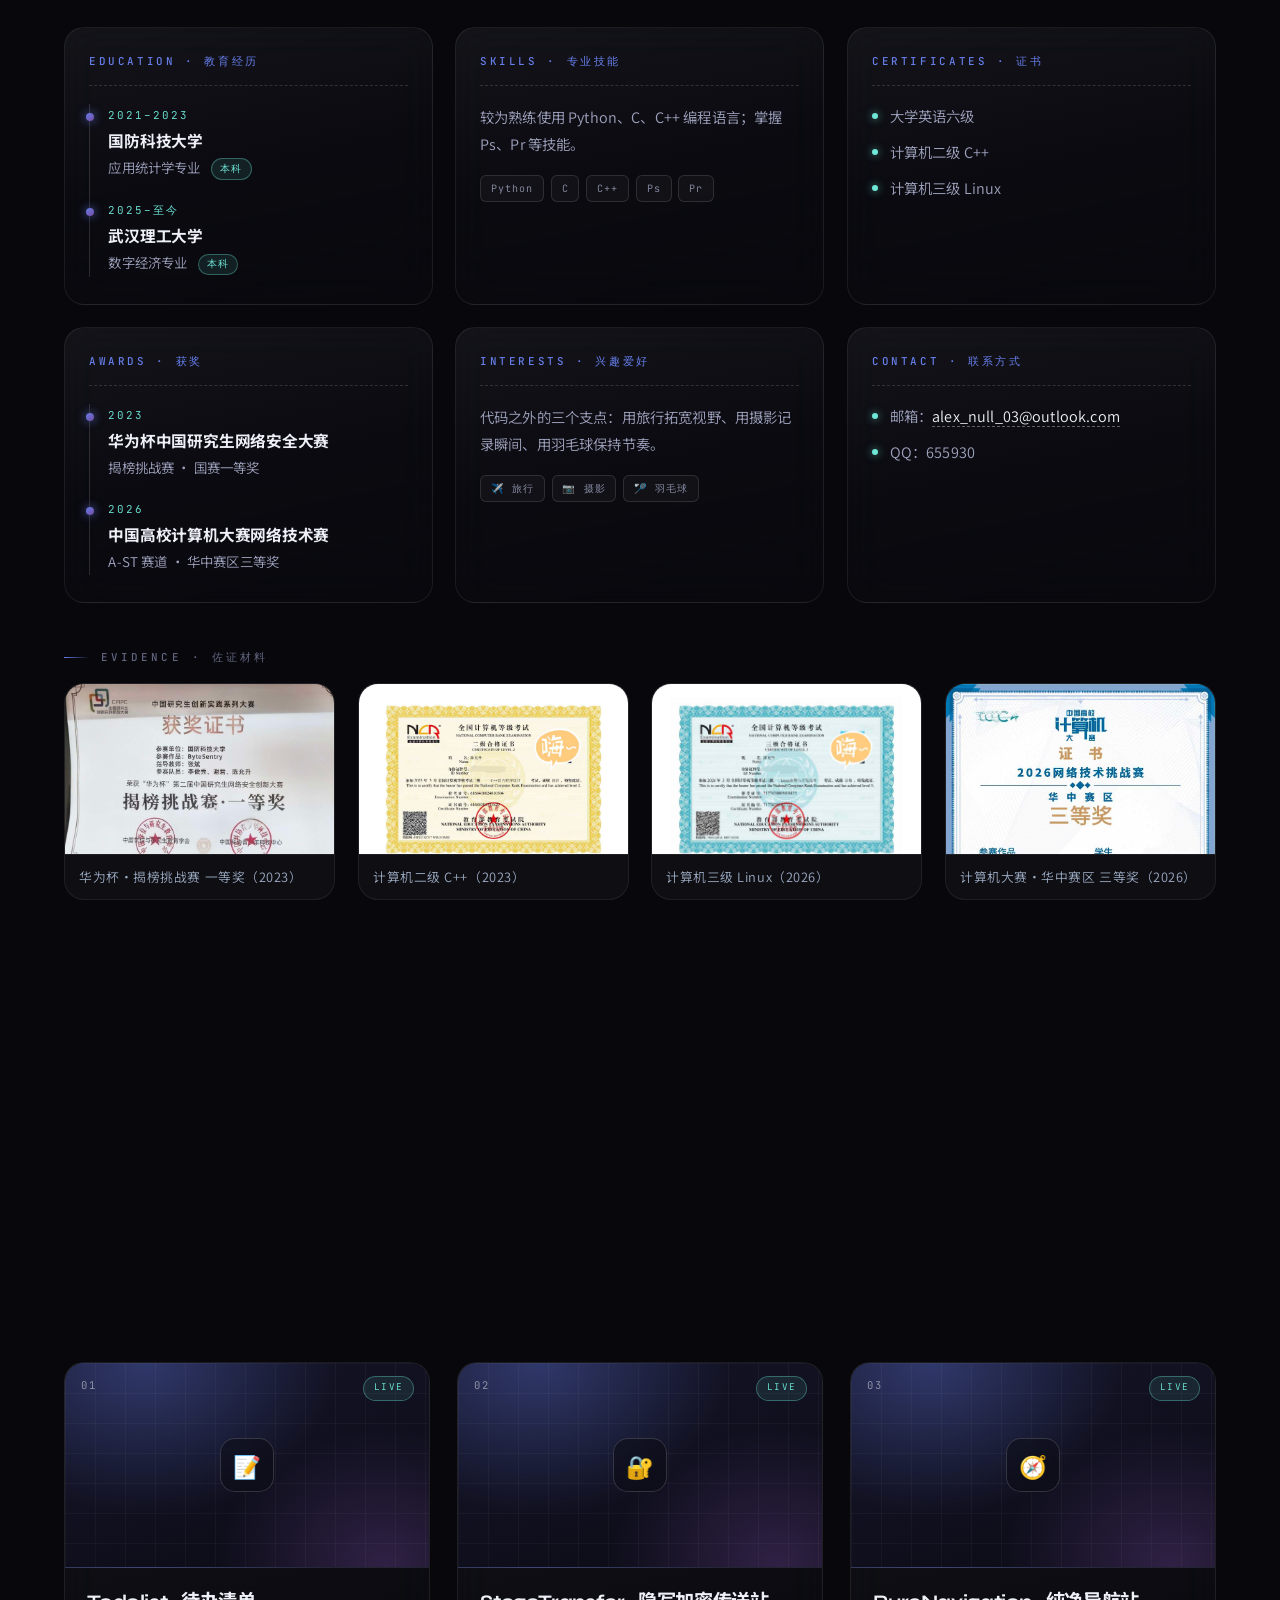
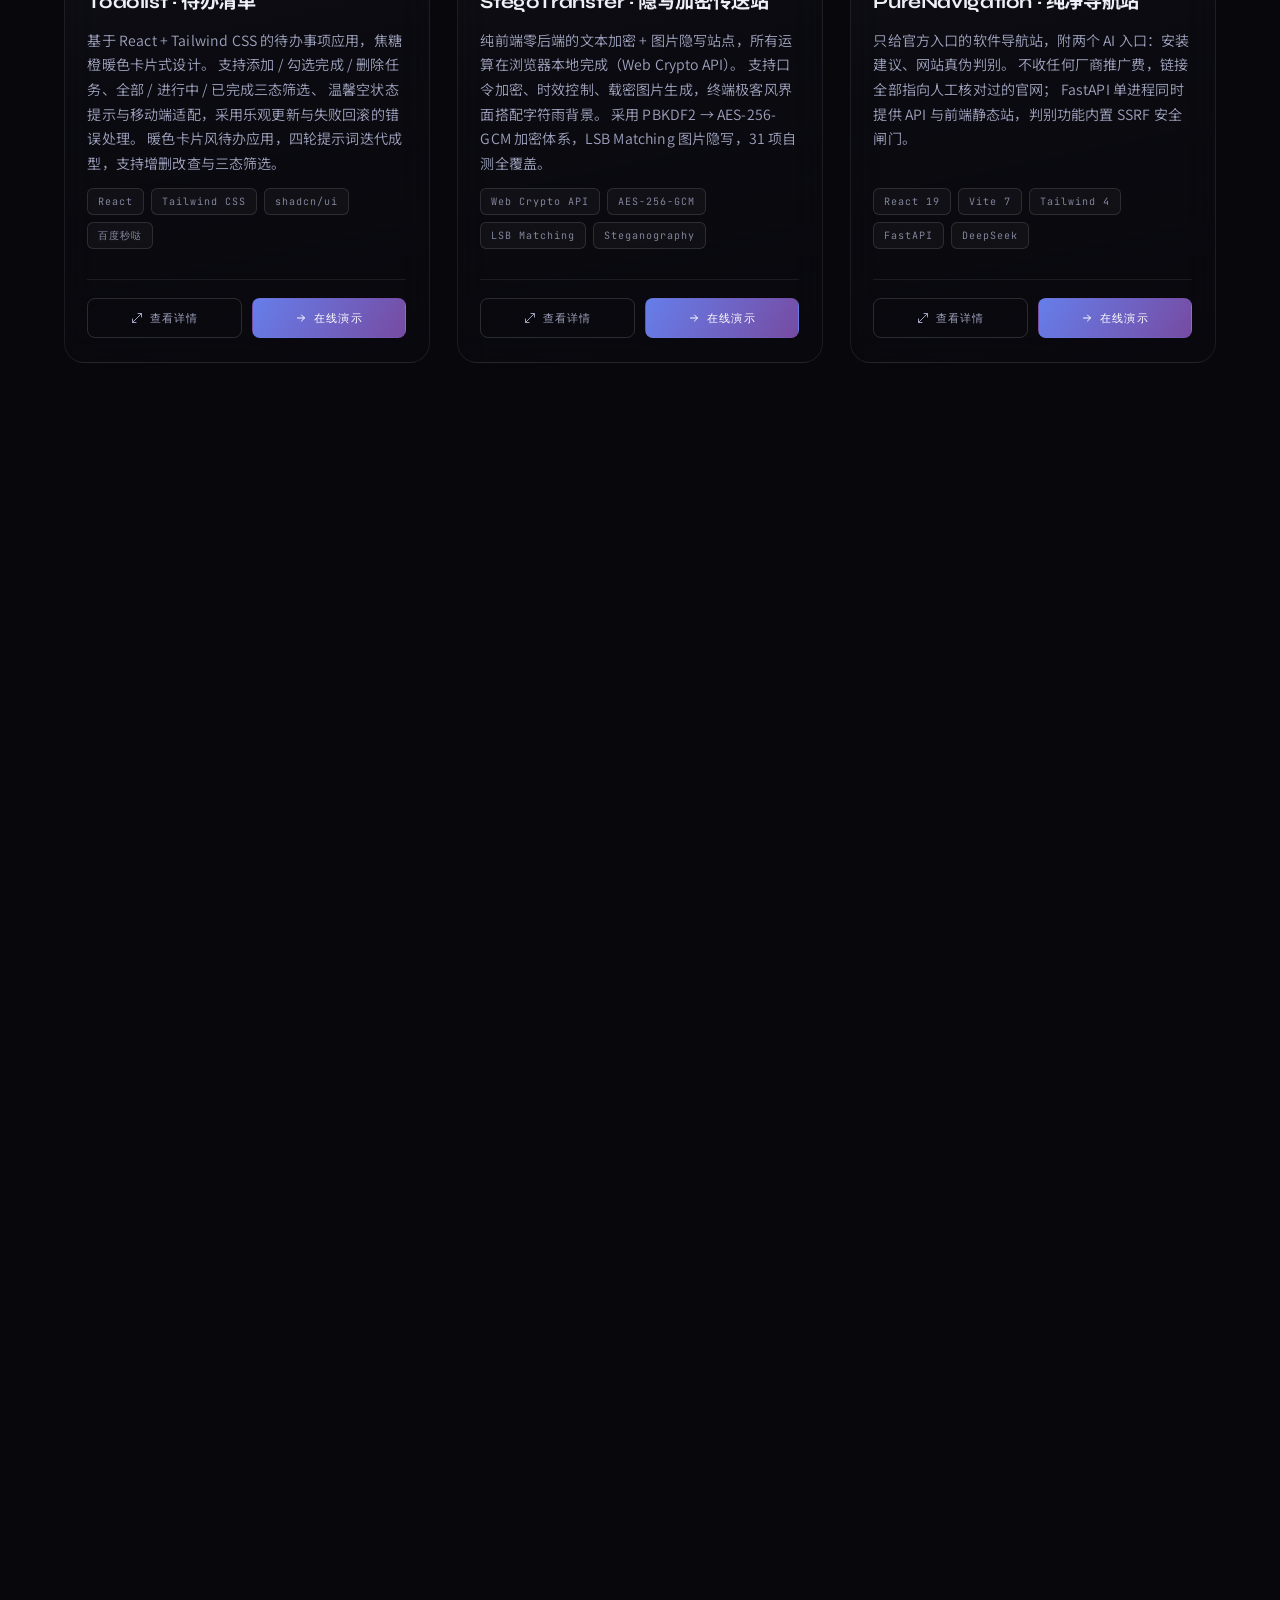
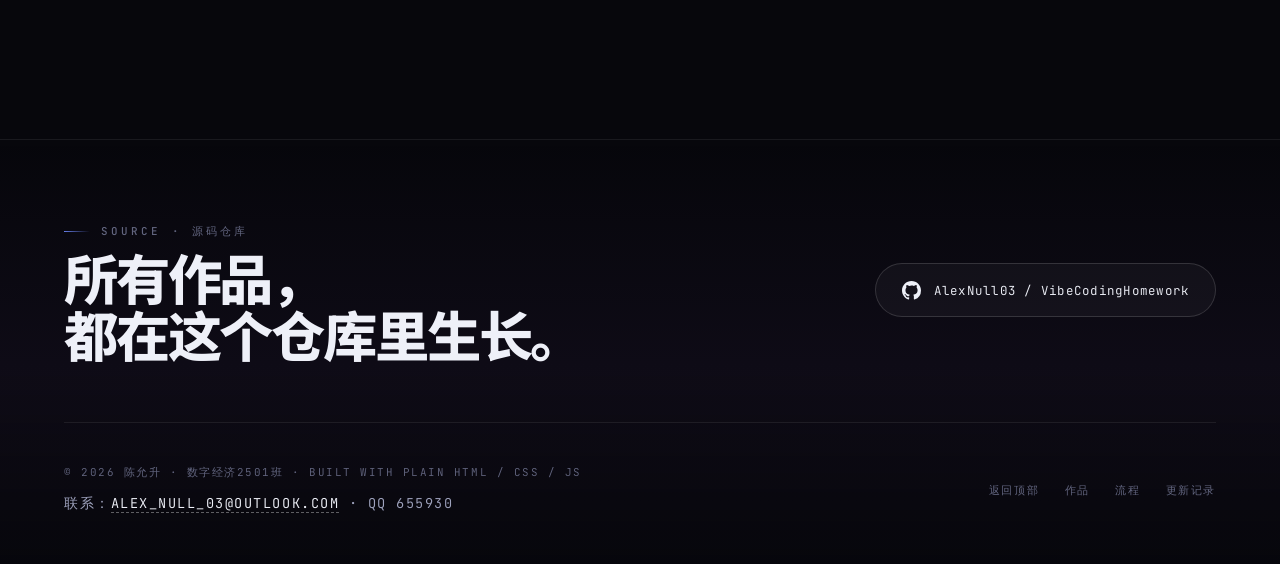
==== commit 2caf9b30: "feat(portal): 站点标题改为 个人AI作品集" ====
--- a/portal/index.html
+++ b/portal/index.html
@@ -4,13 +4,13 @@
 <meta charset="UTF-8">
 <meta name="viewport" content="width=device-width, initial-scale=1, viewport-fit=cover">
 <meta name="theme-color" content="#07070c">
-<title>AI 编程课作品集 · Portal</title>
-<meta name="description" content="AI 编程课作业作品展示门户 —— 记录每一次从提示词到成品的创作过程。">
+<title>个人AI作品集 · Portal</title>
+<meta name="description" content="个人AI作品集 —— 记录每一次从提示词到成品的创作过程。">
 <meta name="author" content="陈允升 · 数字经济2501班">
 
 <!-- Open Graph -->
 <meta property="og:type" content="website">
-<meta property="og:title" content="AI 编程课作品集 · Portal">
+<meta property="og:title" content="个人AI作品集 · Portal">
 <meta property="og:description" content="深色科技风作品展示门户，记录每一次从提示词到成品的创作过程。">
 <meta property="og:locale" content="zh_CN">
 
@@ -82,7 +82,7 @@
           </p>
 
           <h1 class="hero__title">
-            <span class="ln"><i>AI 编程课</i></span>
+            <span class="ln"><i>个人AI</i></span>
             <span class="ln"><i class="grad-text">作品集</i></span>
           </h1>
 
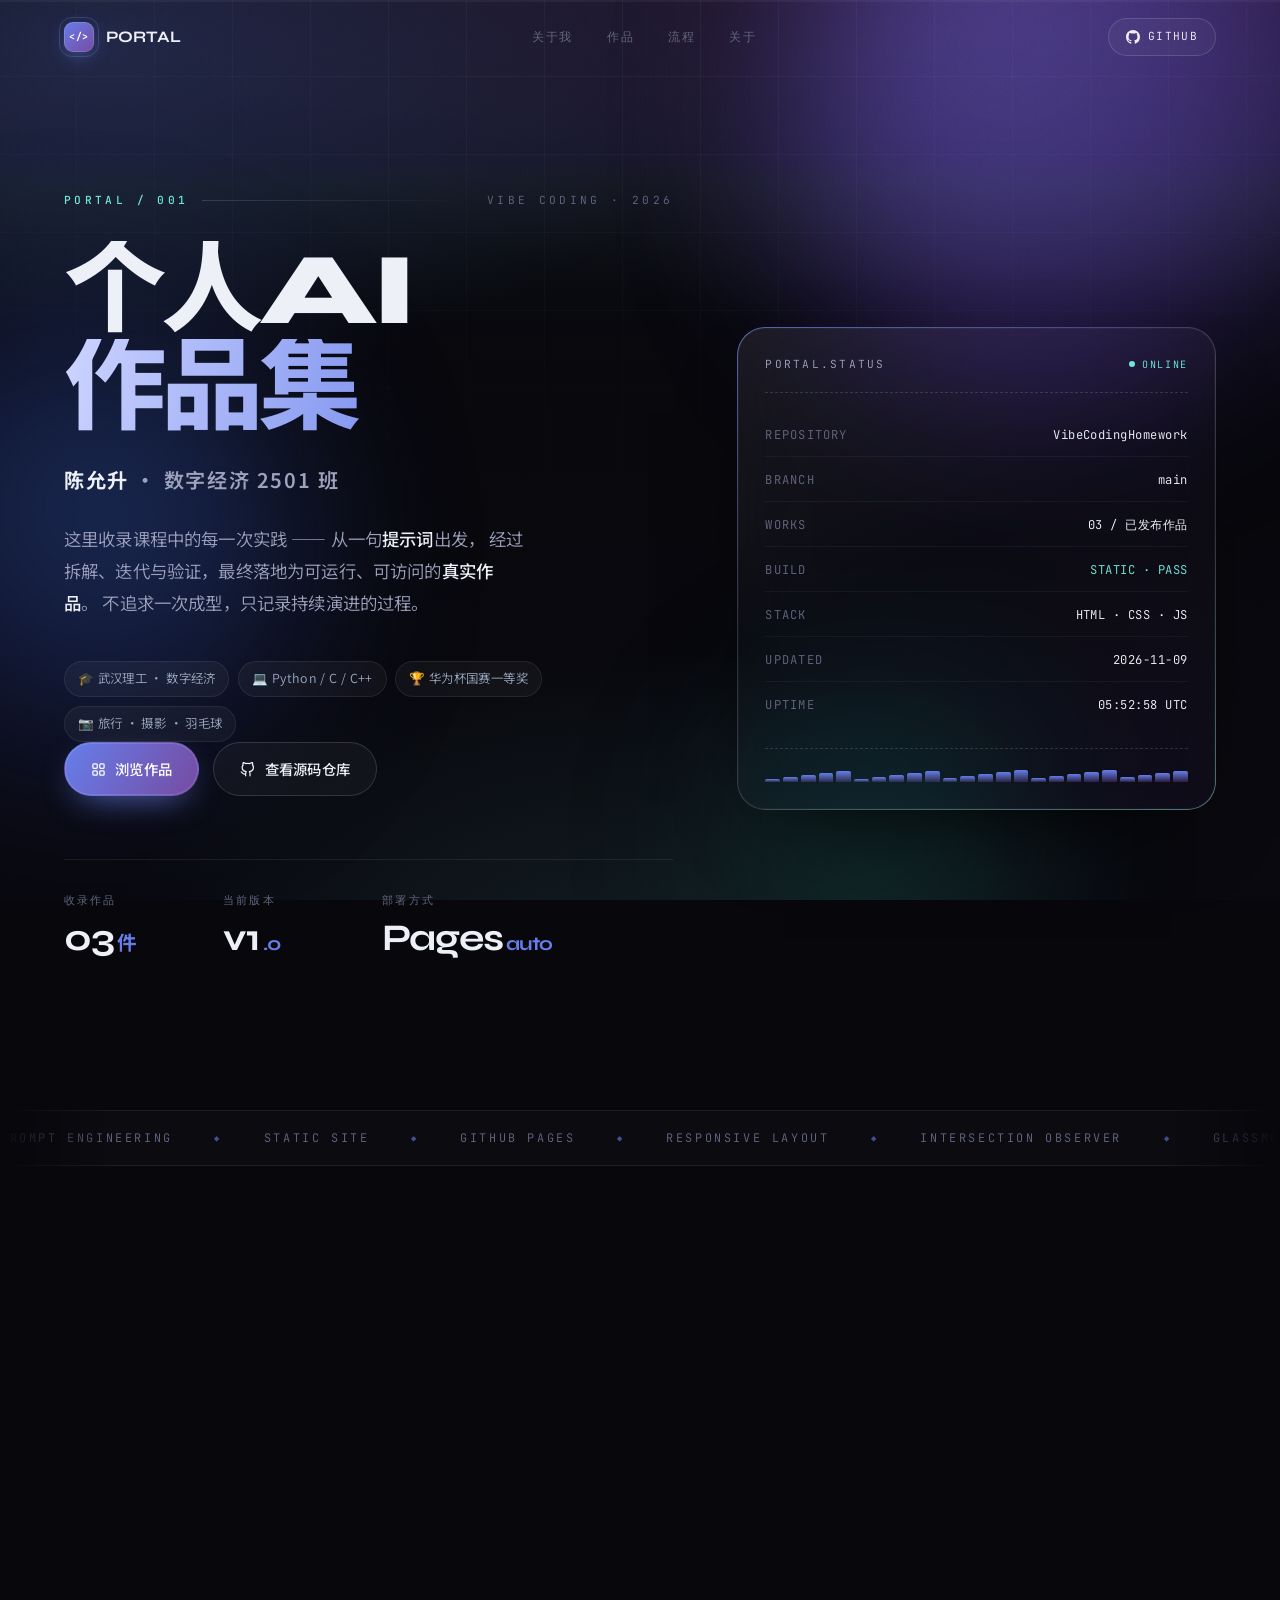
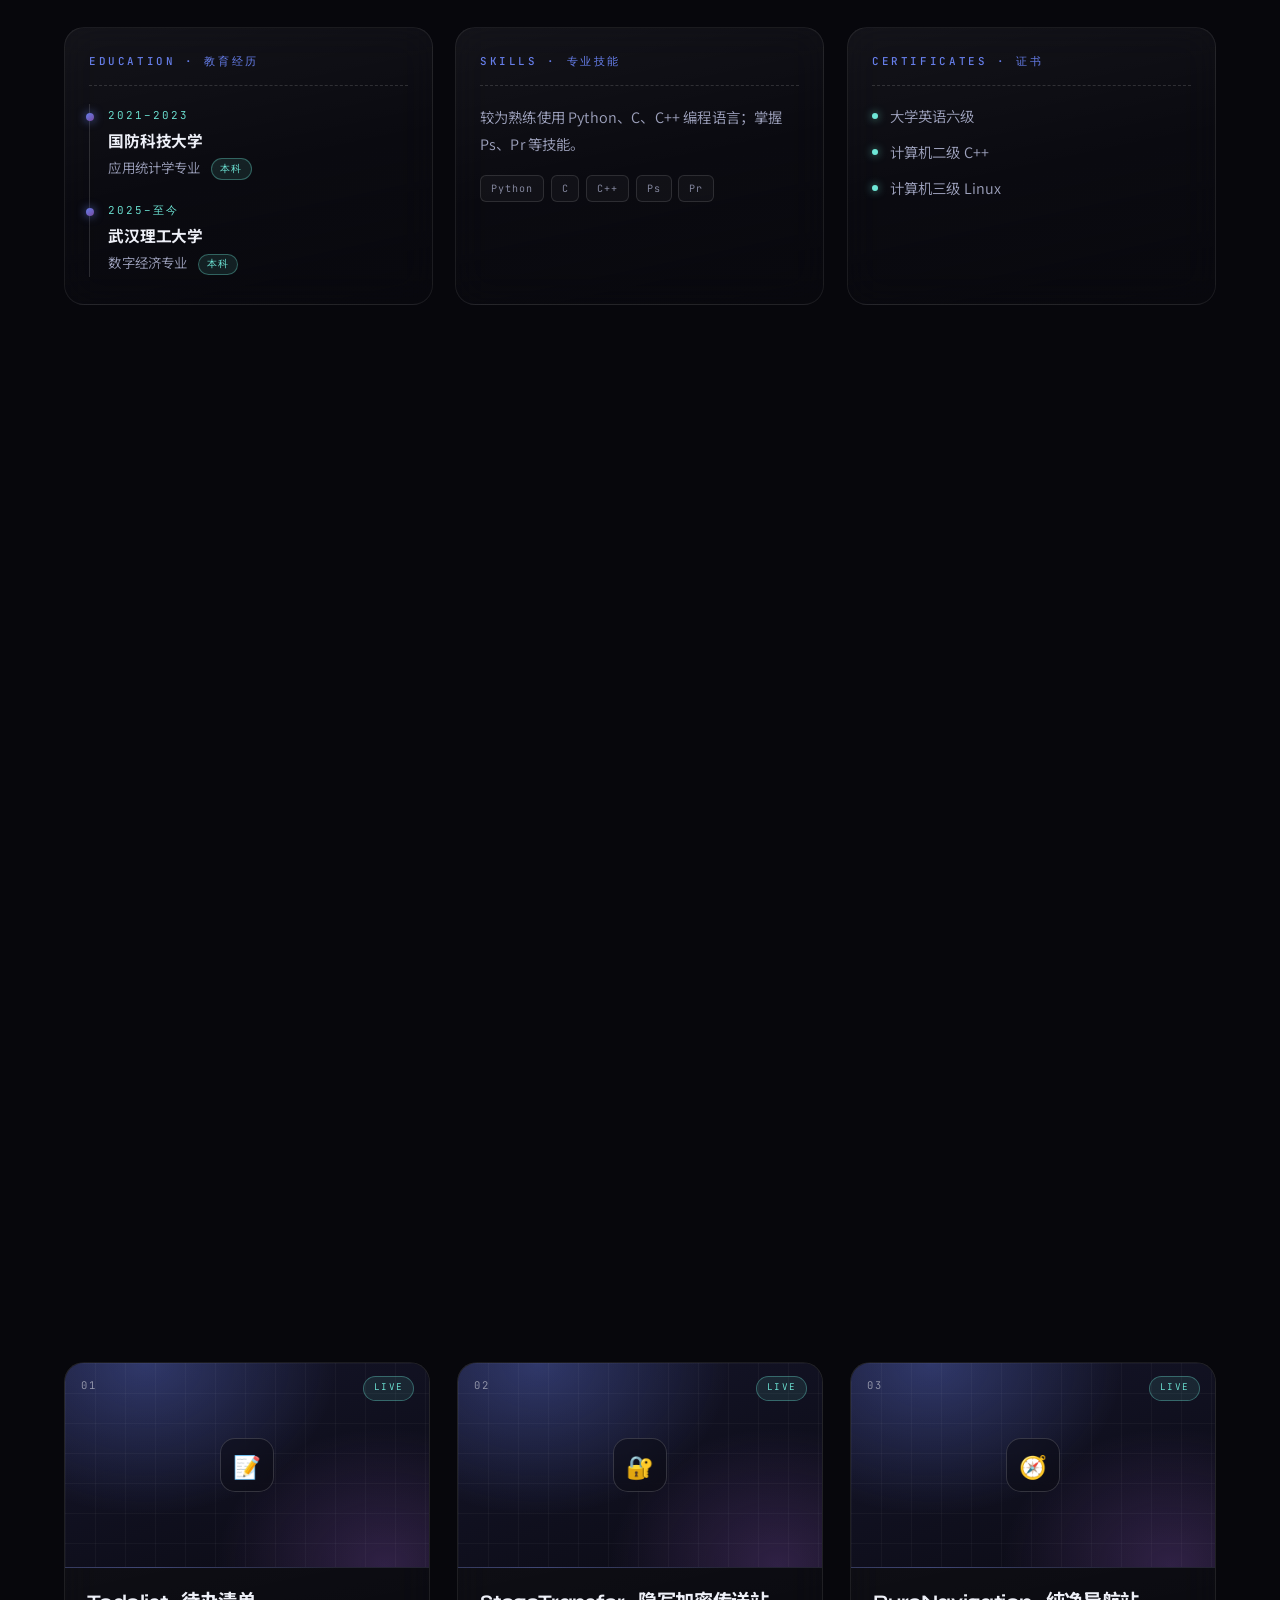
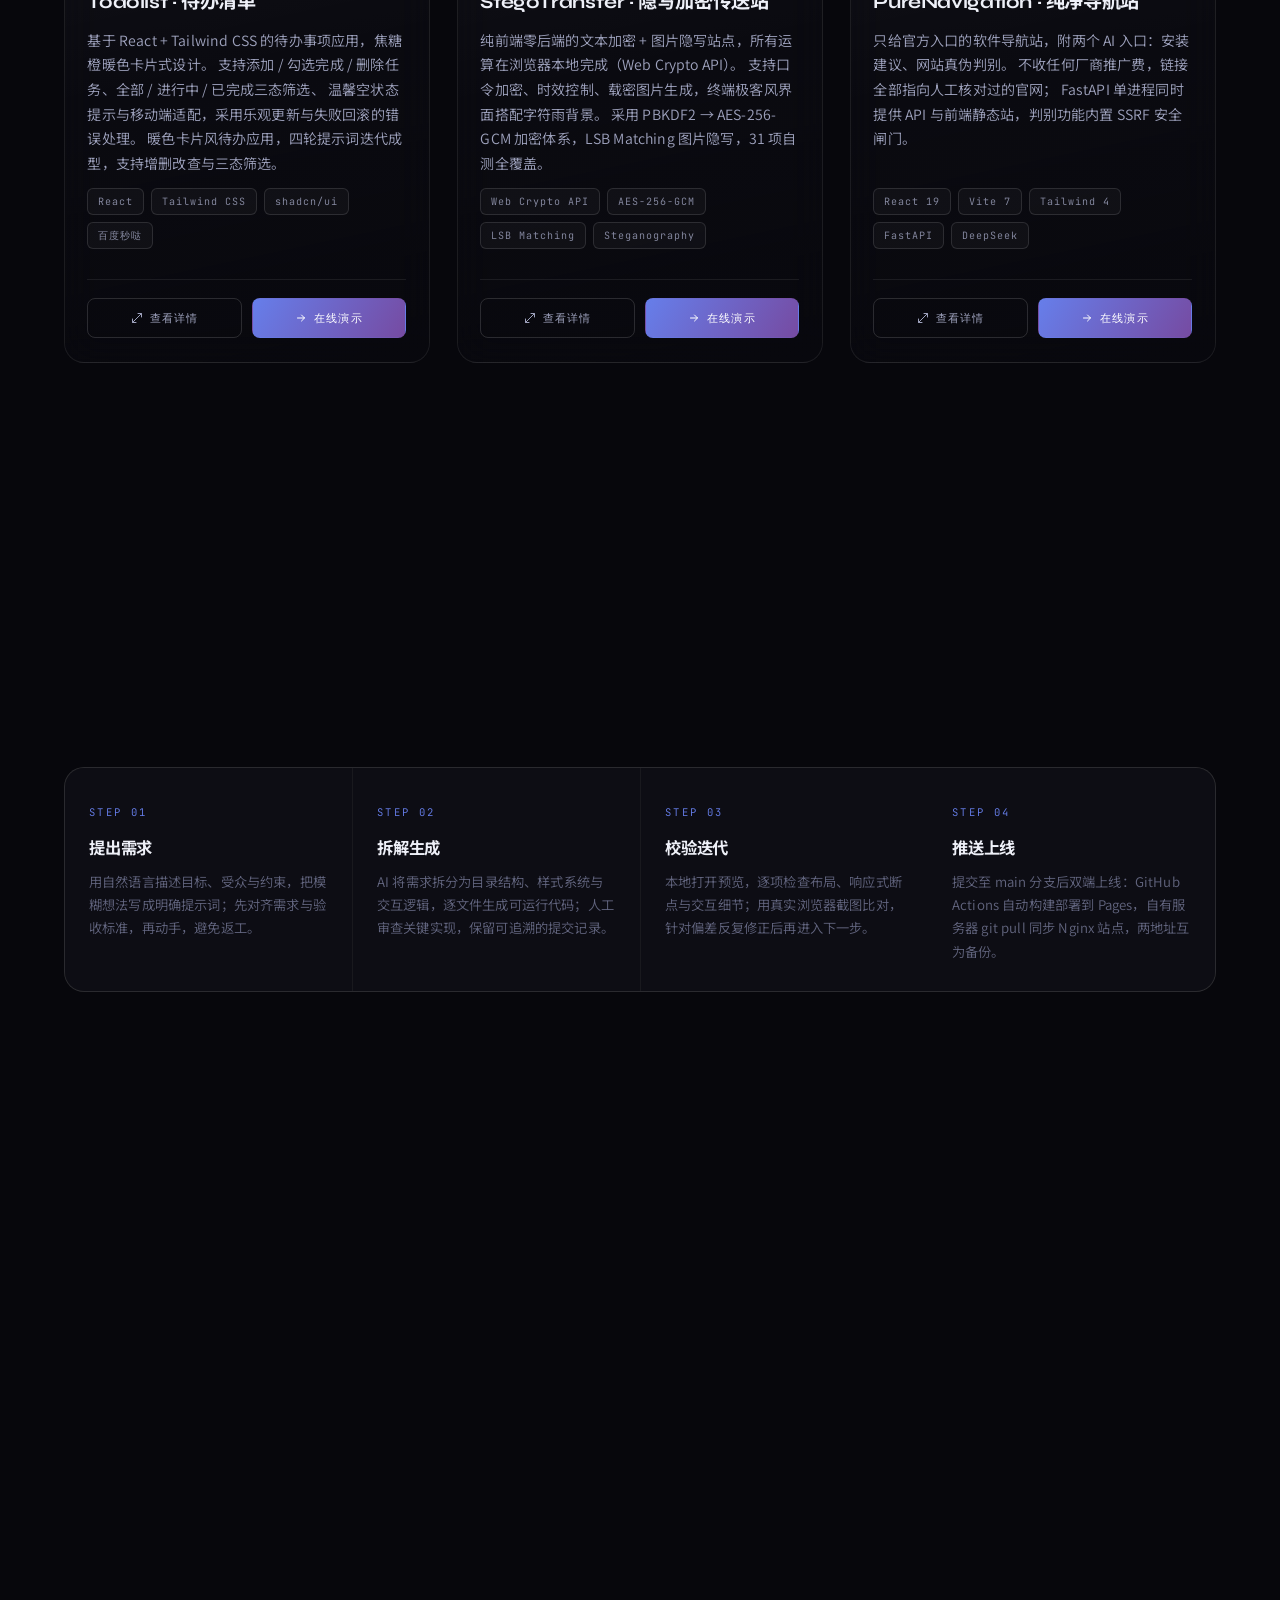
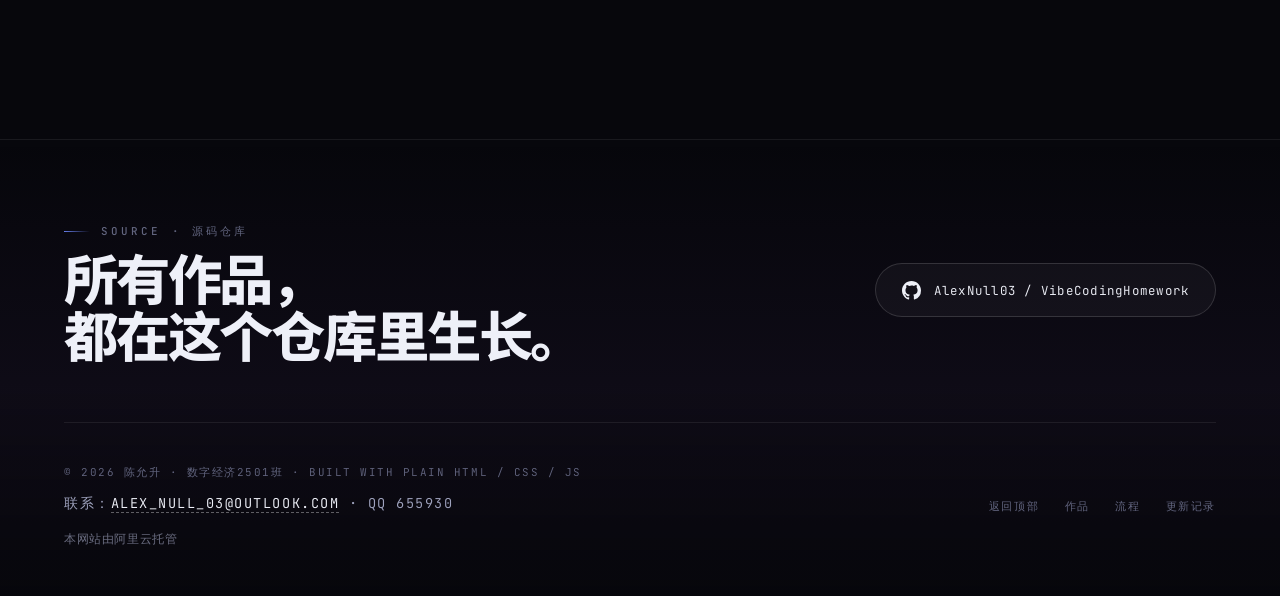
==== commit 32382229: "feat(portal): 页脚托管信息标注（仅自有服务器域名显示）" ====
--- a/portal/index.html
+++ b/portal/index.html
@@ -580,6 +580,7 @@
         <div>
           <p>© <span data-year>2026</span> 陈允升 · 数字经济2501班 · Built with plain HTML / CSS / JS</p>
           <p class="foot__contact">联系：<a href="mailto:alex_null_03@outlook.com">alex_null_03@outlook.com</a> · QQ 655930</p>
+          <p class="foot__host" data-host-note hidden>本网站由阿里云托管</p>
         </div>
         <nav aria-label="页脚导航">
           <a href="#top">返回顶部</a>
--- a/portal/css/style.css
+++ b/portal/css/style.css
@@ -1398,6 +1398,13 @@
   font-size: .85rem;
   color: var(--tx-md);
 }
+.foot__host {
+  margin-top: .5rem;
+  font-size: .74rem;
+  letter-spacing: .05em;
+  color: var(--tx-md);
+  opacity: .65;
+}
 
 @media (max-width: 760px) {
   .profile__grid { grid-template-columns: 1fr; }
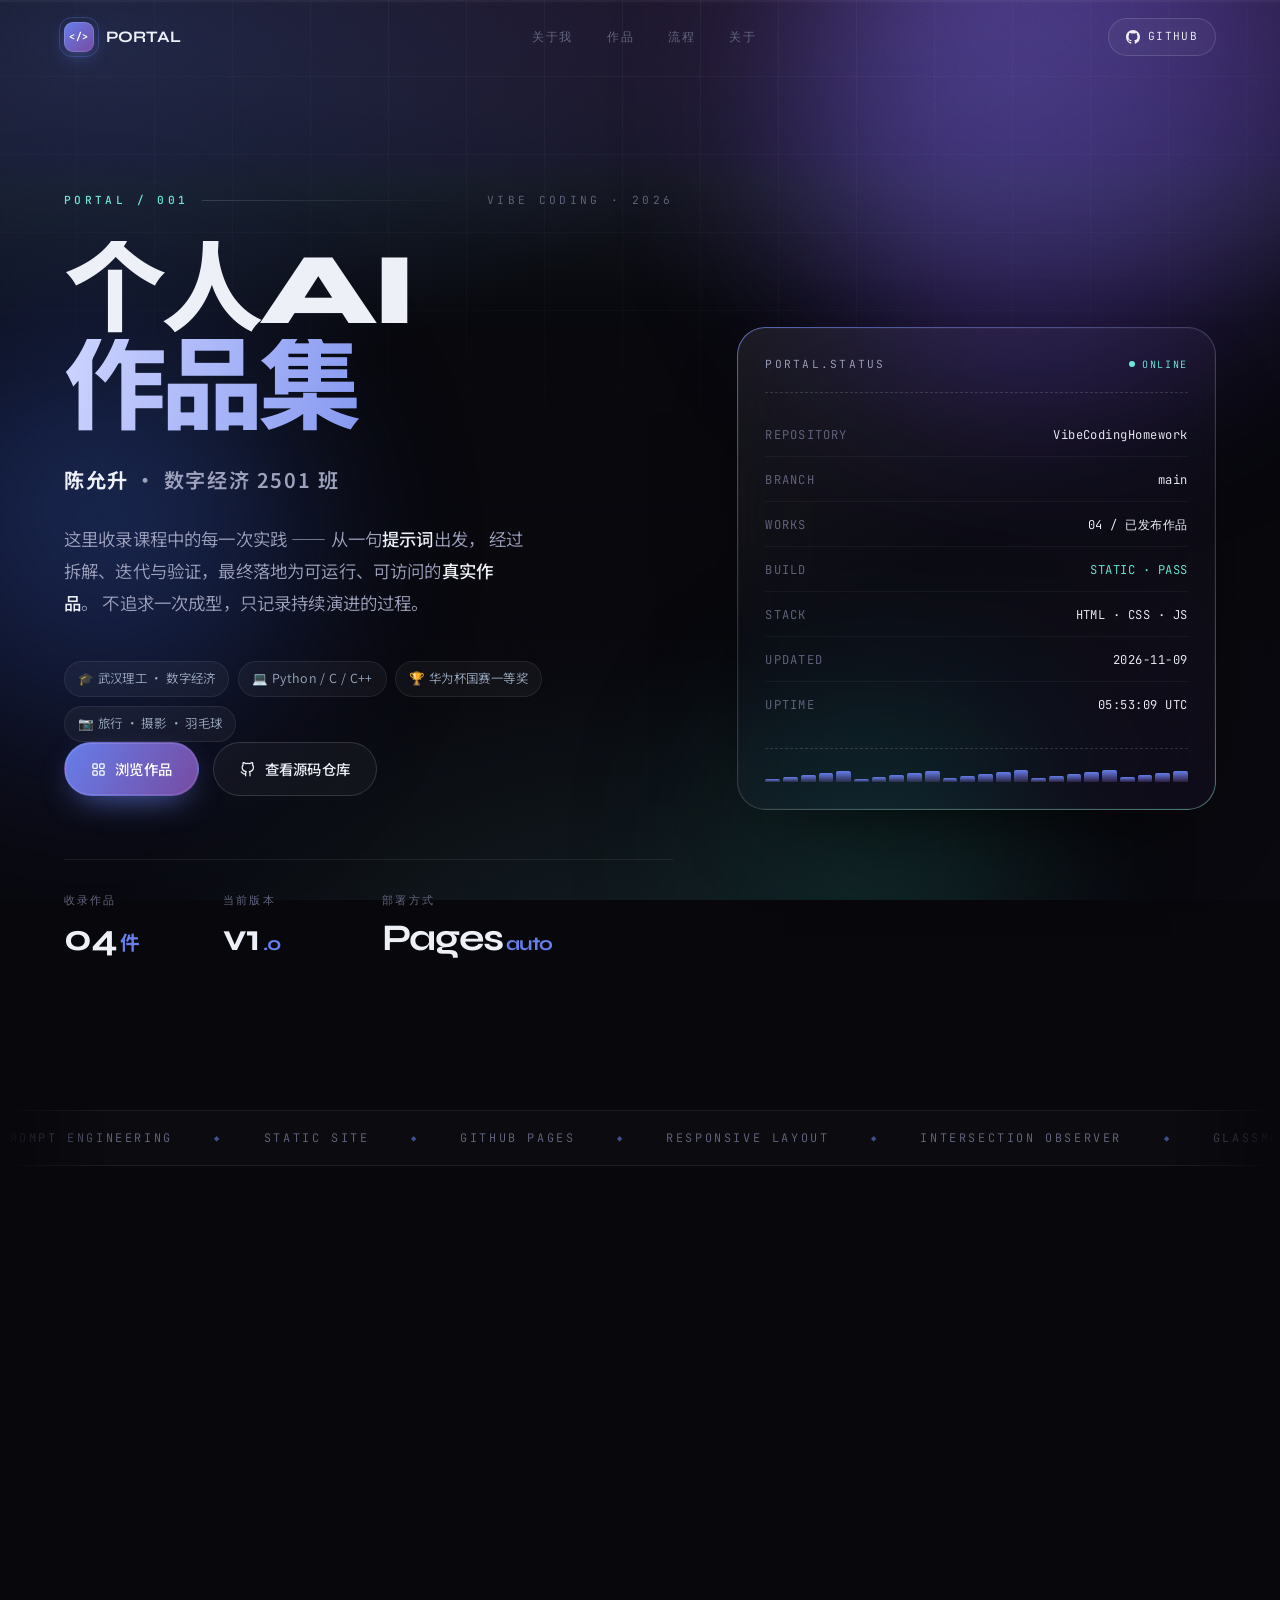
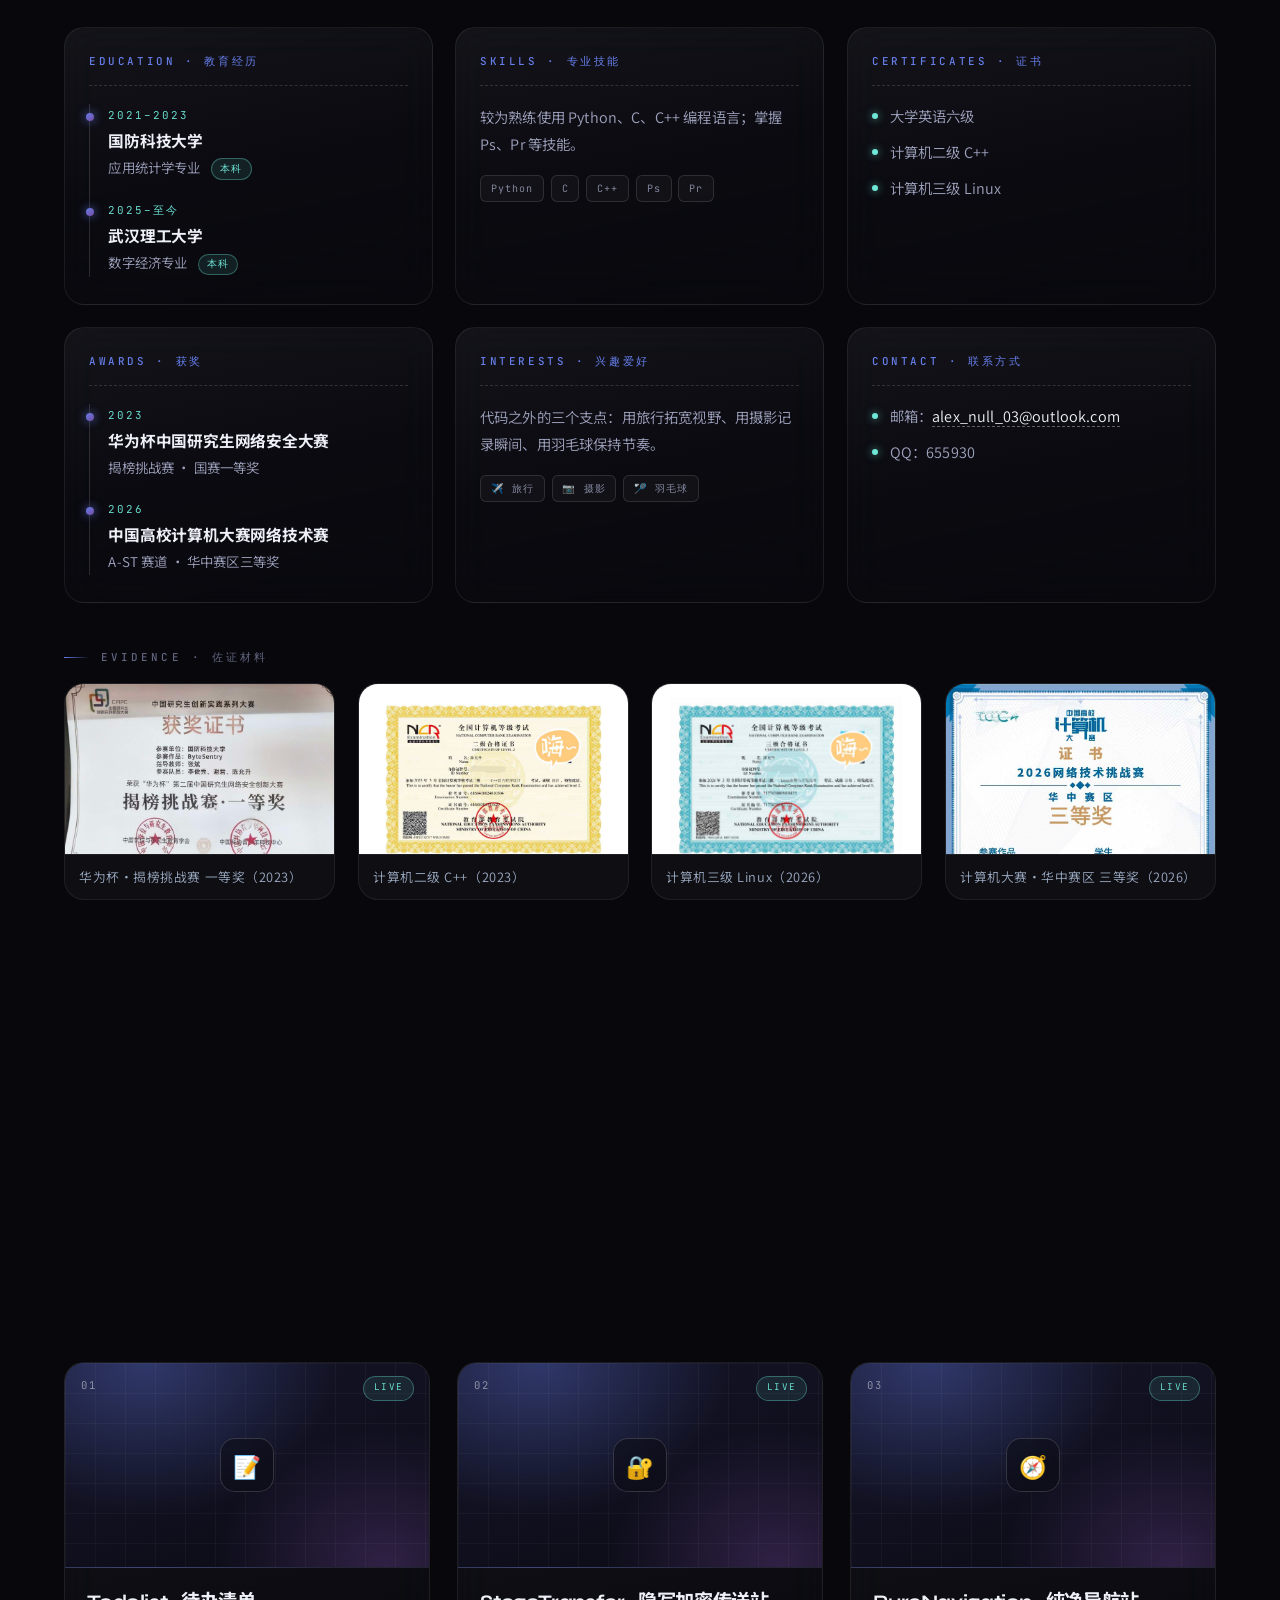
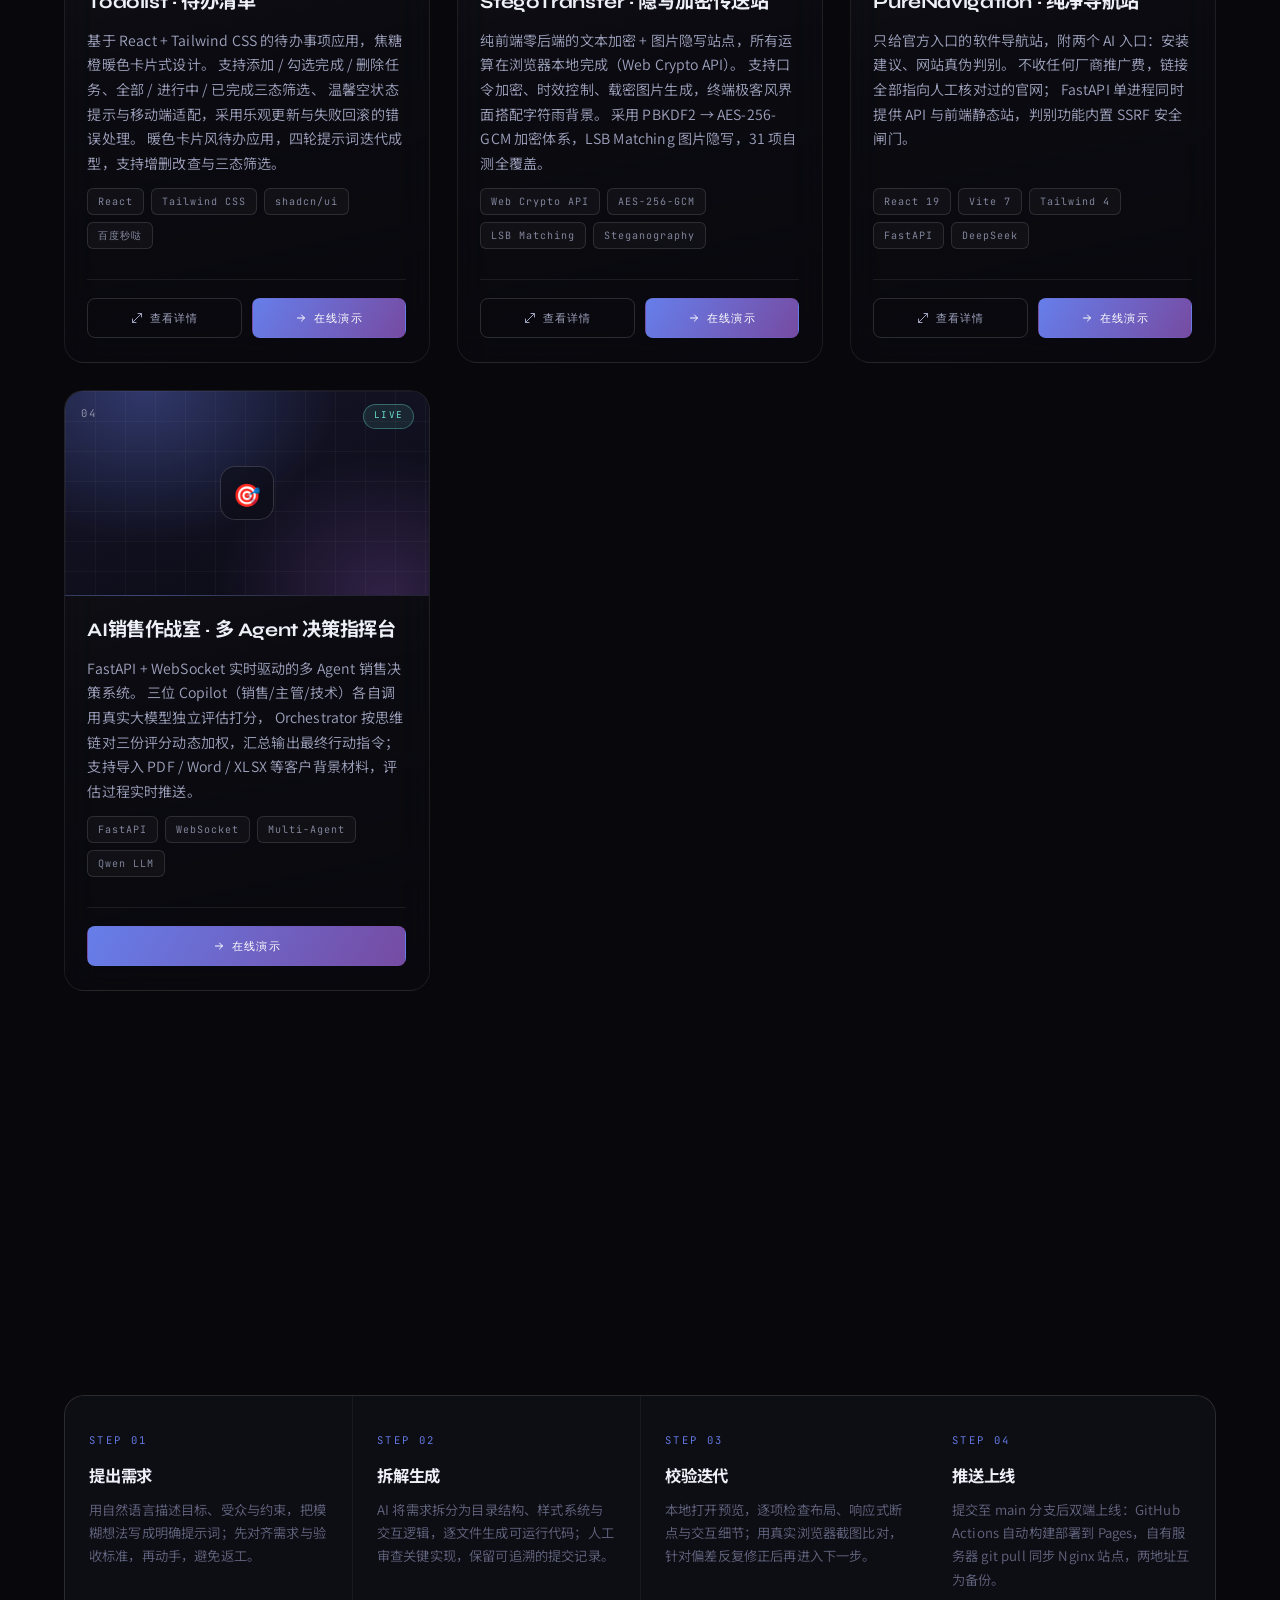
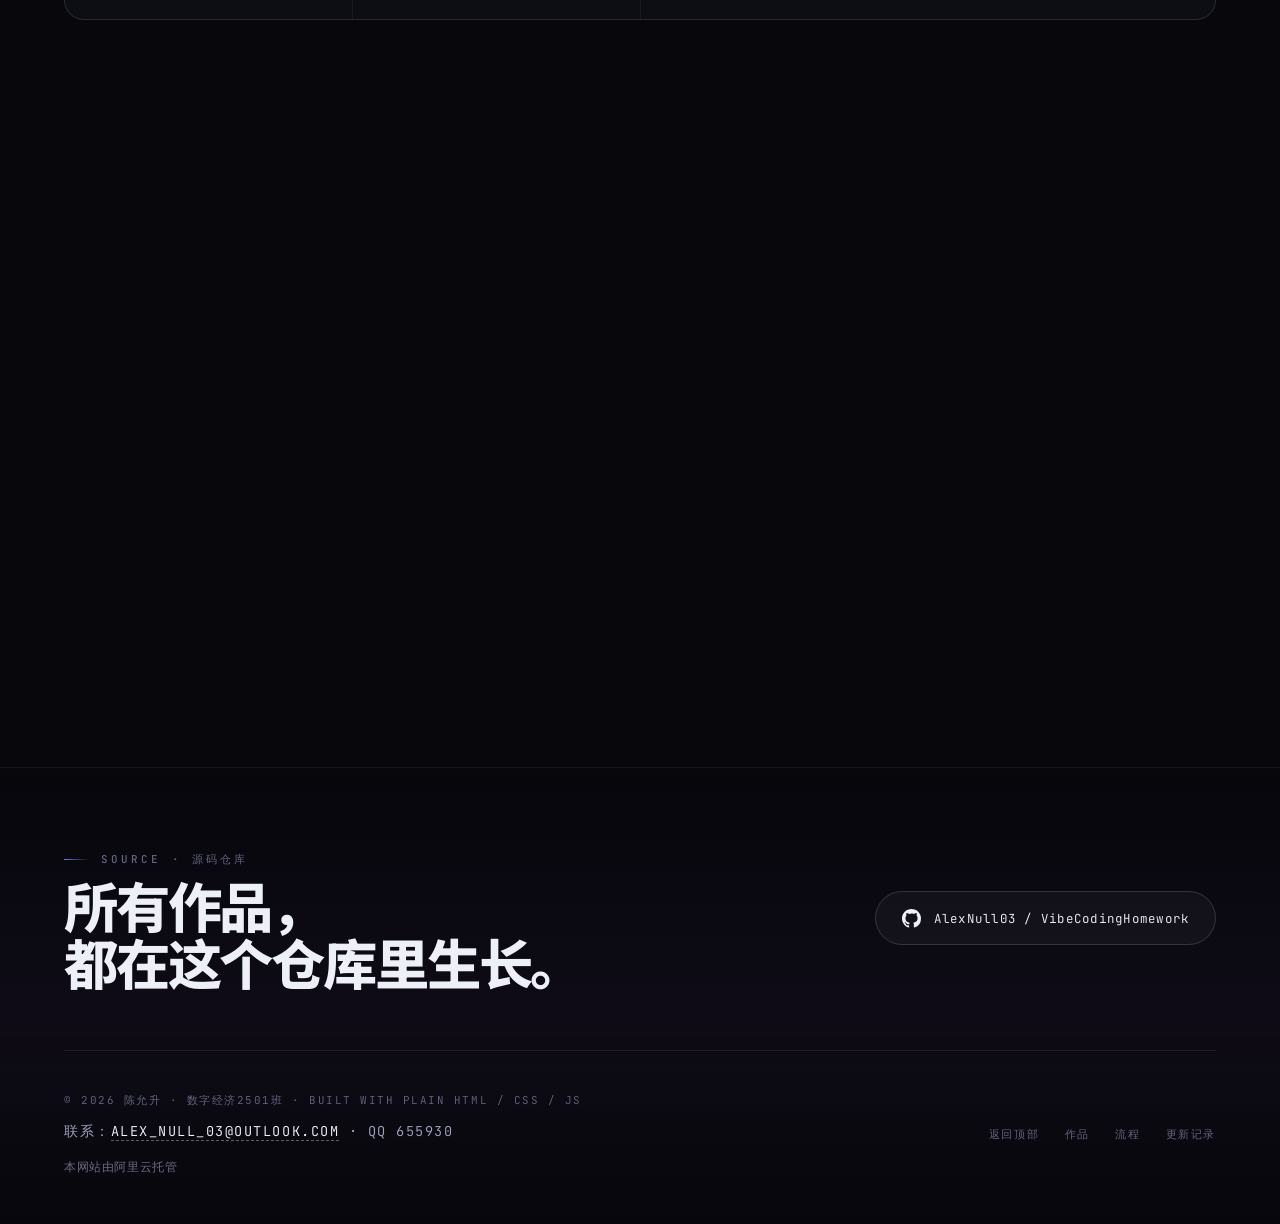
==== commit c7b39546: "feat(portal): 作品集新增第4件作品 AI销售作战室" ====
--- a/portal/index.html
+++ b/portal/index.html
@@ -476,6 +476,36 @@
             </div>
           </article>
 
+          <!-- 作品 04 · AI销售作战室 多 Agent 决策指挥台 -->
+          <article class="card rv">
+            <div class="card__thumb">
+              <span class="card__no">04</span>
+              <span class="card__status">LIVE</span>
+              <span class="card__glyph">🎯</span>
+            </div>
+            <div class="card__body">
+              <h3 class="card__title">AI销售作战室 · 多 Agent 决策指挥台</h3>
+              <p class="card__desc">
+                FastAPI + WebSocket 实时驱动的多 Agent 销售决策系统。
+                三位 Copilot（销售/主管/技术）各自调用真实大模型独立评估打分，
+                Orchestrator 按思维链对三份评分动态加权，汇总输出最终行动指令；
+                支持导入 PDF / Word / XLSX 等客户背景材料，评估过程实时推送。
+              </p>
+              <div class="tags">
+                <span class="tag">FastAPI</span>
+                <span class="tag">WebSocket</span>
+                <span class="tag">Multi-Agent</span>
+                <span class="tag">Qwen LLM</span>
+              </div>
+              <div class="card__acts">
+                <a class="mini mini--solid" href="https://www.alexcn.work/SalesWarRoom/" target="_blank" rel="noopener noreferrer">
+                  <svg viewBox="0 0 24 24" fill="none" stroke="currentColor" stroke-width="2" stroke-linecap="round" stroke-linejoin="round"><path d="M5 12h14"/><path d="M13 6l6 6-6 6"/></svg>
+                  在线演示
+                </a>
+              </div>
+            </div>
+          </article>
+
         </div>
 
         <!-- 空状态：当 #works-grid 内没有 .card 时自动展示 -->
